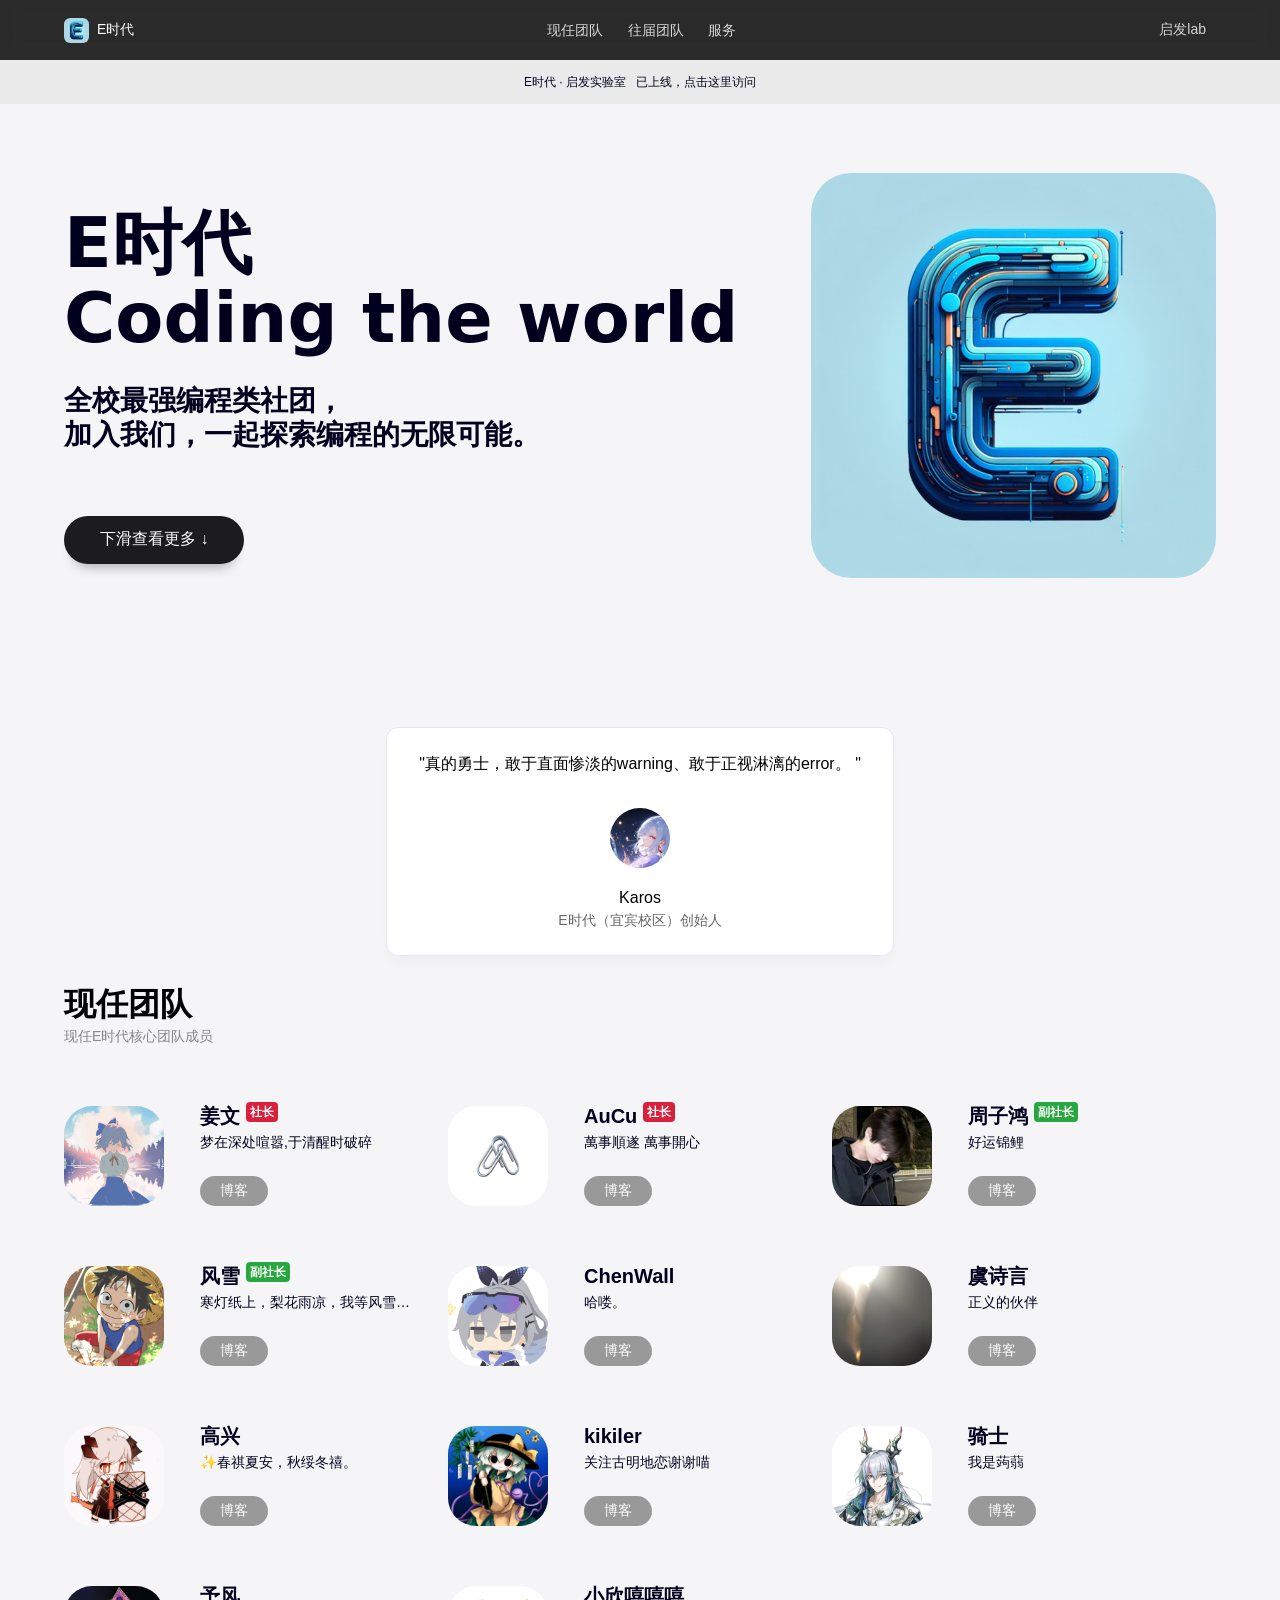
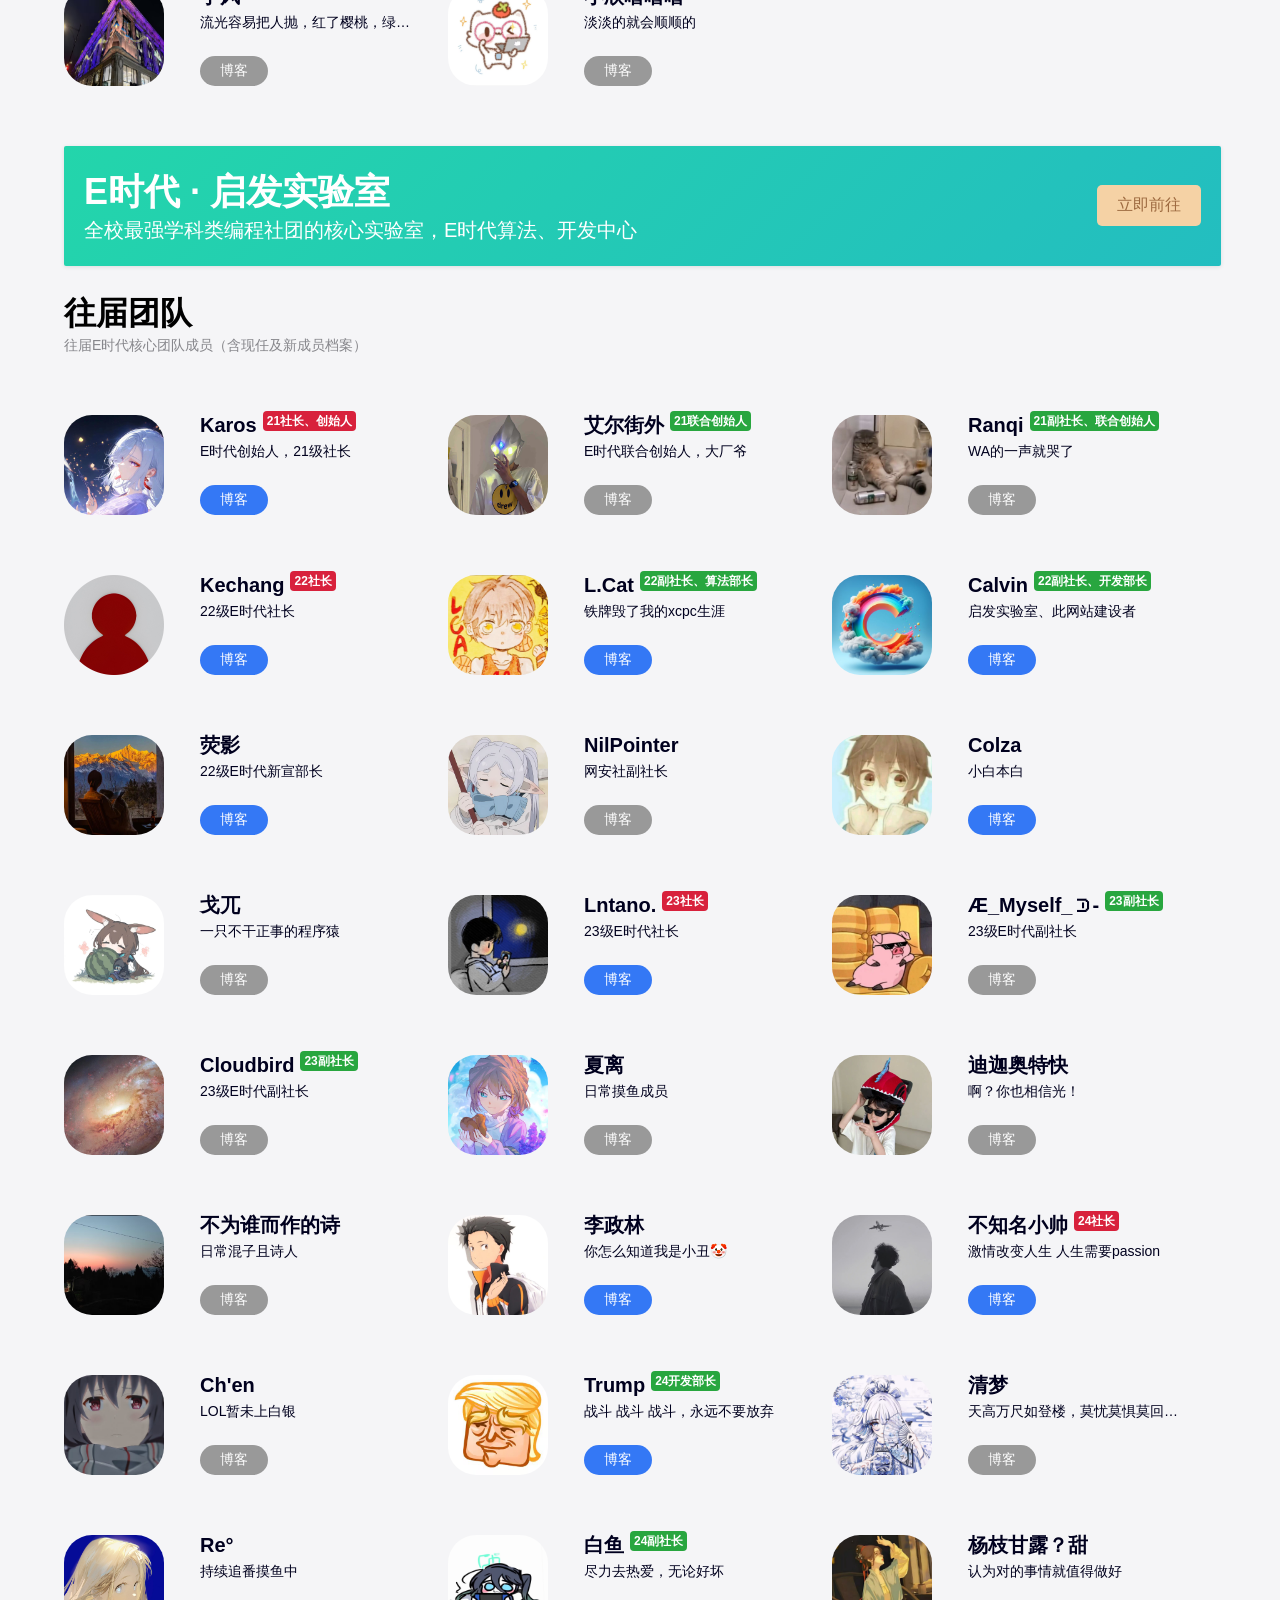
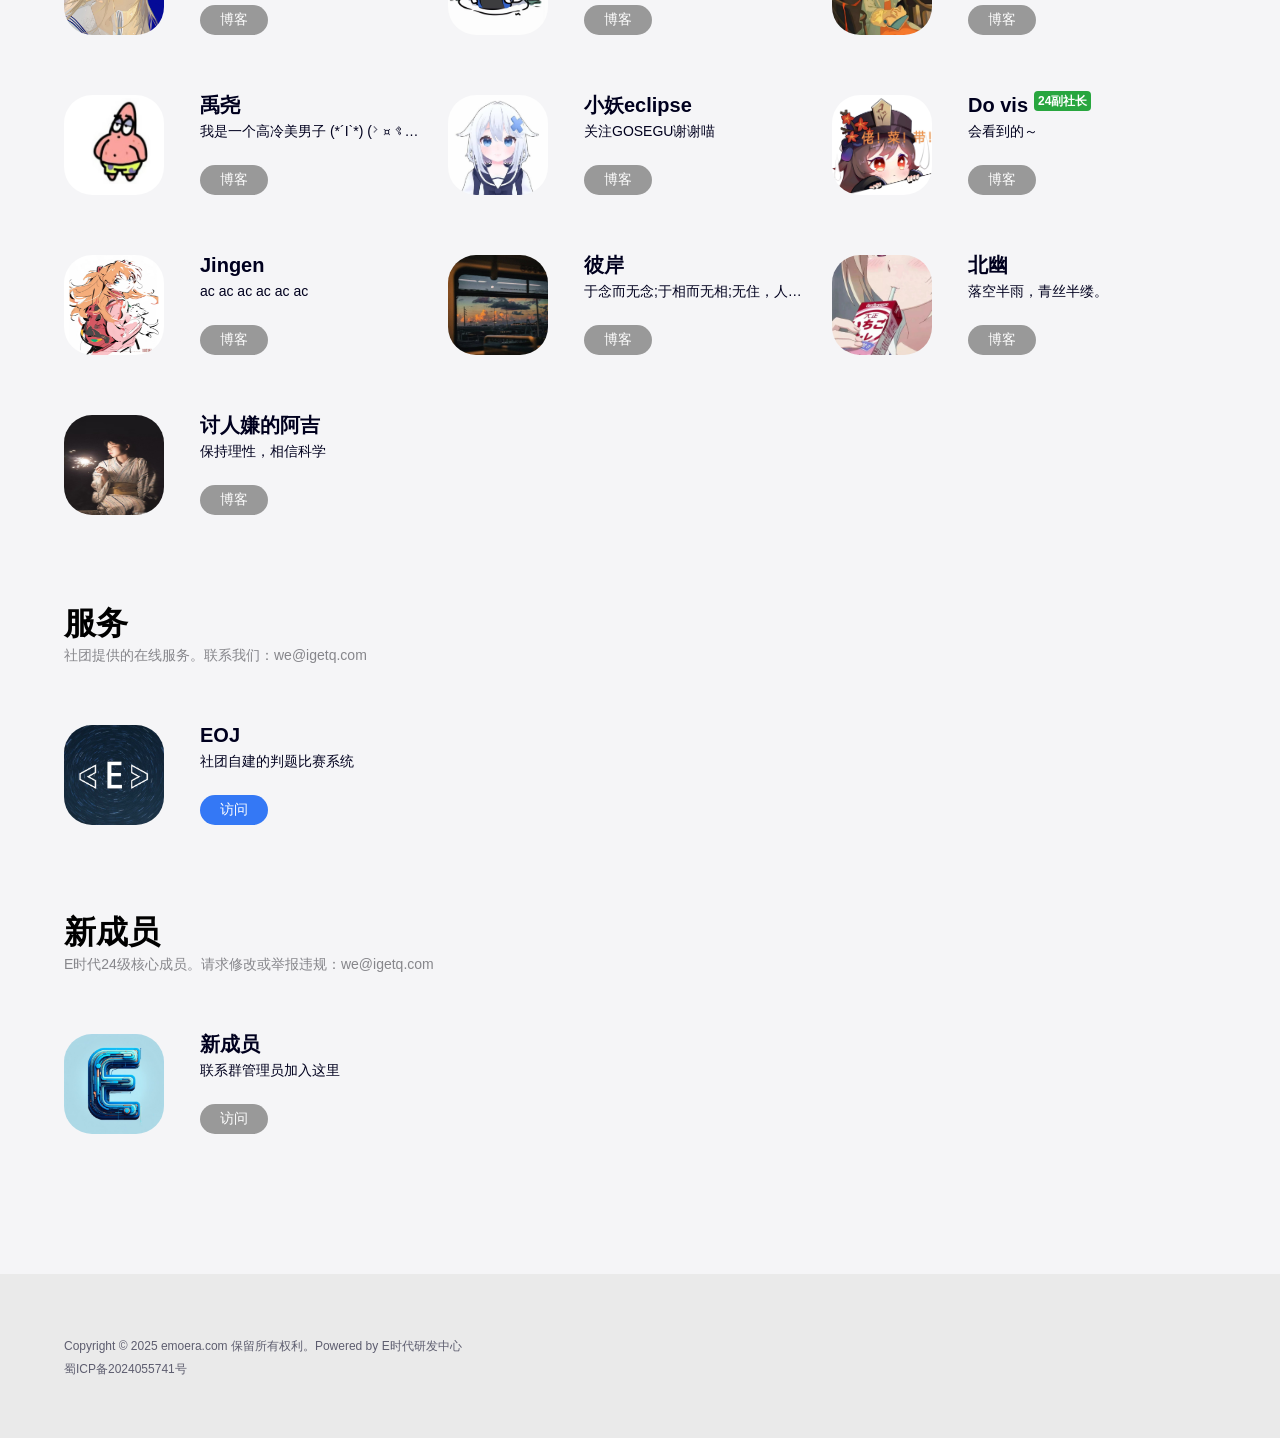
==== index.html @ ed05c914 "添加了新的成员，修改了小帅的博客链接" ====
<!DOCTYPE html>
<html lang="zh-CN">
<head>
    <meta charset="UTF-8">
    <meta http-equiv="X-UA-Compatible" content="IE=edge">
    <meta name="viewport" content="width=device-width, initial-scale=1.0, maximum-scale=1.0, user-scalable=yes">
    <title>E时代 · 编程改变世界</title>
    <link rel="stylesheet" href="main.css">
    <link rel="stylesheet" href="qifalab-banner.css">
    <link rel="stylesheet" href="qifalab-banner-phone.css">
    <link rel="icon" type="image/x-icon" href="img/elogo.jpg">
    <link rel="apple-touch-icon" href="img/elogo.jpg">
    <meta name="apple-mobile-web-app-title" content="E时代">
    <link rel="bookmark" href="img/elogo.jpg">
    <link rel="apple-touch-icon-precomposed" sizes="180x180" href="img/elogo.jpg">
    <meta name="description" content="寻找更贴近直觉的路径和方向，并用行动去突破，去改变，去创造。">
    <meta name="theme-color" content="#1C1C1F">
    <link rel="stylesheet" href="https://cdn3.codesign.qq.com/icons/X2bzpZvRWkZkAaV/latest/iconfont.css">
    <script src="https://lf9-cdn-tos.bytecdntp.com/cdn/expire-1-M/jquery/3.6.0/jquery.min.js"></script>
</head>
<body id="body">
<div class="nav">
    <div class="nav-content">
        <div class="nav-left">
            <a href="javascript:scrollToTopWithAnimation()" class="site-logo">
                <img src="img/elogo.jpg" alt="logo" class="site-logo-img">
                <span class="site-name">E时代</span>
            </a>
        </div>
        <div class="nav-center">
            <a href="javascript:heoWeb.scrollTo('应用');" class="nav-item">现任团队</a>
            <a href="javascript:heoWeb.scrollTo('媒体');" class="nav-item">往届团队</a>
            <a href="javascript:heoWeb.scrollTo('服务');" class="nav-item">服务</a>
        </div>
        <div class="nav-right">
            <a href="https://www.qifalab.cn/" class="nav-item" target="_blank">启发lab</a>
            <a class="nav-menu" id="nav-menu"><span class="heofont icon-menu-fill"></span></a>
        </div>
    </div>
</div>
<div class="menu-list" id="menu-list">
    <a href="https://www.igetq.com/index.php/archives/159/" class="nav-item" target="_blank">博客中心</a>
    <a href="javascript:heoWeb.scrollTo('应用');" class="nav-item">现任团队</a>
    <a href="javascript:heoWeb.scrollTo('媒体');" class="nav-item">往届团队</a>
    <a href="javascript:heoWeb.scrollTo('服务');" class="nav-item">服务</a>
</div>
<div class="nav-banner">
    <a class="nav-banner-text" href="https://www.qifalab.cn/" target="_blank">E时代 · 启发实验室 &nbsp;&nbsp;已上线，点击这里访问</a>
</div>

<div class="first-stack need-padding">
    <div class="left-Introduce">
        <div class="title-group">
            <span class="title">E时代</span>
            <span class="title">Coding the world</span>
        </div>
        <div class="discription">
            <span class="discription-text">全校最强编程类<span class="inline-word">社团，</span><br>加入我们，一起探索编程的无限<span class="inline-word">可能。</span></span>
        </div>
        <div class="first-stack-links">
            <a href="javascript:heoWeb.scrollTo('应用');" class="about-button">下滑查看更多 ↓</a>
        </div>
    </div>
    <a href="#" class="right-stack" target="_blank">
        <img class="banner-img" src="img/elogo.jpg" alt="banner" title="banner">
    </a>
</div>

<div class="avatar-discription">
    <span class="avatar-discription-text">"真的勇士，敢于直面惨淡的warning、敢于正视淋漓的error。  "</span>
    <img class="avatar-image" src="img/wzl.jpg" alt="Karos">
    <span class="avatar-name">Karos</span>
    <span class="avatar-title">E时代（宜宾校区）创始人</span>
</div>

<!-- 现任团队板块：已更新为指定6位成员 -->
<div class="product-group need-padding" id="应用">
    <h2 class="group-title">现任团队</h2>
    <span class="group-description">现任E时代核心团队成员</span>
    <div class="group-items">

        <div class="group-item">
            <a class="group-item-icon" href="#" target="_blank">
                <img class="group-item-icon-img" src="img/jw.jpeg" alt="姜文" title="姜文">
            </a>
            <div class="group-info-group">
                <div class="group-info">
                    <a class="title" href="#" target="_blank">姜文<sup class="hot">社长</sup></a>
                    <a class="discription" href="#" target="_blank">梦在深处喧嚣,于清醒时破碎</a>
                </div>
                <div class="group-info-button">
                    <a class="linkbutton-false" href="#" target="_blank">博客</a>
                    <span class="linkbotton-tips"></span>
                </div>
            </div>
        </div>
        <!-- 1. AuCu 社长 -->
        <div class="group-item">
            <a class="group-item-icon" href="#" target="_blank">
                <img class="group-item-icon-img" src="img/wjt.jpg" alt="AuCu" title="AuCu">
            </a>
            <div class="group-info-group">
                <div class="group-info">
                    <a class="title" href="#" target="_blank">AuCu<sup class="hot">社长</sup></a>
                    <a class="discription" href="#" target="_blank">萬事順遂 萬事開心</a>
                </div>
                <div class="group-info-button">
                    <a class="linkbutton-false" href="#" target="_blank">博客</a>
                    <span class="linkbotton-tips"></span>
                </div>
            </div>
        </div>
        <!-- 2. 周子鸿 副社长 -->
        <div class="group-item">
            <a class="group-item-icon" href="#" target="_blank">
                <img class="group-item-icon-img" src="img/zzh.jpeg" alt="周子鸿" title="周子鸿">
            </a>
            <div class="group-info-group">
                <div class="group-info">
                    <a class="title" href="#" target="_blank">周子鸿<sup class="new">副社长</sup></a>
                    <a class="discription" href="#" target="_blank">好运锦鲤</a>
                </div>
                <div class="group-info-button">
                    <a class="linkbutton-false" href="#" target="_blank">博客</a>
                    <span class="linkbotton-tips"></span>
                </div>
            </div>
        </div>
        <!-- 3. 风雪 副社长 -->
        <div class="group-item">
            <a class="group-item-icon" href="#" target="_blank">
                <img class="group-item-icon-img" src="img/jyh.jpeg" alt="风雪" title="风雪">
            </a>
            <div class="group-info-group">
                <div class="group-info">
                    <a class="title" href="#" target="_blank">风雪<sup class="new">副社长</sup></a>
                    <a class="discription" href="#" target="_blank">寒灯纸上，梨花雨凉，我等风雪又一年。</a>
                </div>
                <div class="group-info-button">
                    <a class="linkbutton-false" href="#" target="_blank">博客</a>
                    <span class="linkbotton-tips"></span>
                </div>
            </div>
        </div>
        <!-- 4. ChenWall -->
        <div class="group-item">
            <a class="group-item-icon" href="#" target="_blank">
                <img class="group-item-icon-img" src="img/cq.jpeg" alt="ChenWall" title="ChenWall">
            </a>
            <div class="group-info-group">
                <div class="group-info">
                    <a class="title" href="#" target="_blank">ChenWall</a>
                    <a class="discription" href="#" target="_blank">哈喽。</a>
                </div>
                <div class="group-info-button">
                    <a class="linkbutton-false" href="#" target="_blank">博客</a>
                    <span class="linkbotton-tips"></span>
                </div>
            </div>
        </div>
        <!-- 5. 虞诗言 -->
        <div class="group-item">
            <a class="group-item-icon" href="#" target="_blank">
                <img class="group-item-icon-img" src="img/hxy.jpeg" alt="虞诗言" title="虞诗言">
            </a>
            <div class="group-info-group">
                <div class="group-info">
                    <a class="title" href="#" target="_blank">虞诗言</a>
                    <a class="discription" href="#" target="_blank">正义的伙伴</a>
                </div>
                <div class="group-info-button">
                    <a class="linkbutton-false" href="#" target="_blank">博客</a>
                    <span class="linkbotton-tips"></span>
                </div>
            </div>
        </div>
        <!-- 6. 高兴 -->
        <div class="group-item">
            <a class="group-item-icon" href="#" target="_blank">
                <img class="group-item-icon-img" src="img/gx.jpg" alt="高兴" title="高兴">
            </a>
            <div class="group-info-group">
                <div class="group-info">
                    <a class="title" href="#" target="_blank">高兴</a>
                    <a class="discription" href="#" target="_blank">✨春祺夏安，秋绥冬禧。</a>
                </div>
                <div class="group-info-button">
                    <a class="linkbutton-false" href="#" target="_blank">博客</a>
                    <span class="linkbotton-tips"></span>
                </div>
            </div>
        </div>
        <!-- 7. kikiler -->
        <div class="group-item">
            <a class="group-item-icon" href="#" target="_blank">
                <img class="group-item-icon-img" src="img/wym.jpg" alt="kikiler" title="kikiler">
            </a>
            <div class="group-info-group">
                <div class="group-info">
                    <a class="title" href="#" target="_blank">kikiler</a>
                    <a class="discription" href="#" target="_blank">关注古明地恋谢谢喵</a>
                </div>
                <div class="group-info-button">
                    <a class="linkbutton-false" href="#" target="_blank">博客</a>
                    <span class="linkbotton-tips"></span>
                </div>
            </div>
        </div>
        <!-- 8. 胡钰城 -->
        <div class="group-item">
            <a class="group-item-icon" href="#" target="_blank">
                <img class="group-item-icon-img" src="img/hyc.jpeg" alt="骑士" title="骑士">
            </a>
            <div class="group-info-group">
                <div class="group-info">
                    <a class="title" href="#" target="_blank">骑士</a>
                    <a class="discription" href="#" target="_blank">我是蒟蒻</a>
                </div>
                <div class="group-info-button">
                    <a class="linkbutton-false" href="#" target="_blank">博客</a>
                    <span class="linkbotton-tips"></span>
                </div>
            </div>
        </div>
        <!-- 9. 黄俊然 -->
        <div class="group-item">
            <a class="group-item-icon" href="#" target="_blank">
                <img class="group-item-icon-img" src="img/hjr.jpg" alt="予风" title="予风">
            </a>
            <div class="group-info-group">
                <div class="group-info">
                    <a class="title" href="#" target="_blank">予风</a>
                    <a class="discription" href="#" target="_blank">流光容易把人抛，红了樱桃，绿了芭蕉</a>
                </div>
                <div class="group-info-button">
                    <a class="linkbutton-false" href="#" target="_blank">博客</a>
                    <span class="linkbotton-tips"></span>
                </div>
            </div>
        </div>
        <!-- 10. 陈欣宇 -->
        <div class="group-item">
            <a class="group-item-icon" href="#" target="_blank">
                <img class="group-item-icon-img" src="img/cxy.jpg" alt="小欣嘻嘻嘻" title="小欣嘻嘻嘻">
            </a>
            <div class="group-info-group">
                <div class="group-info">
                    <a class="title" href="#" target="_blank">小欣嘻嘻嘻</a>
                    <a class="discription" href="#" target="_blank">淡淡的就会顺顺的</a>
                </div>
                <div class="group-info-button">
                    <a class="linkbutton-false" href="#" target="_blank">博客</a>
                    <span class="linkbotton-tips"></span>
                </div>
            </div>
        </div>
    </div>
</div>

<!-- 启发实验室banner -->
<div class="product-group need-padding">
    <div class="btn-rounded-qfb box-shadow-wrap-lg-qfb btn-gd-primary-qfb padder-lg-qfb qifalab-banner-phone">
        <div class="text-container-qfb">
            <div class="title-qfb">E时代 · 启发实验室</div>
            <div>全校最强学科类编程社团的核心实验室，E时代算法、开发中心</div>
        </div>
        <div class="btn-container-qfb">
            <button class="custom-btn-qfb" onclick="window.open('https://www.qifalab.cn', '_blank')">立即前往</button>
        </div>
    </div>
</div>

<!-- 往届团队板块：已合并原现任成员及24级新成员信息（保留所有标签和博客链接） -->
<div class="product-group need-padding" id="媒体">
    <h2 class="group-title">往届团队</h2>
    <span class="group-description">往届E时代核心团队成员（含现任及新成员档案）</span>
    <div class="group-items">

        <!-- 创始人及21级 -->
        <div class="group-item">
            <a class="group-item-icon" href="#" target="_blank">
                <img class="group-item-icon-img" src="img/wzl.jpg" alt="Karos">
            </a>
            <div class="group-info-group">
                <div class="group-info">
                    <a class="title" href="#" target="_blank">Karos<sup class="hot">21社长、创始人</sup></a>
                    <a class="discription" href="#" target="_blank">E时代创始人，21级社长</a>
                </div>
                <div class="group-info-button">
                    <a class="linkbutton" href="https://cloud.tencent.com/developer/user/2871589" target="_blank">博客</a>
                    <span class="linkbotton-tips"></span>
                </div>
            </div>
        </div>
        <div class="group-item">
            <a class="group-item-icon" href="#" target="_blank">
                <img class="group-item-icon-img" src="img/ljy.jpg" alt="艾尔街外">
            </a>
            <div class="group-info-group">
                <div class="group-info">
                    <a class="title" href="#" target="_blank">艾尔街外<sup class="new">21联合创始人</sup></a>
                    <a class="discription" href="#" target="_blank">E时代联合创始人，大厂爷</a>
                </div>
                <div class="group-info-button">
                    <a class="linkbutton-false" href="#" target="_blank">博客</a>
                    <span class="linkbotton-tips"></span>
                </div>
            </div>
        </div>
        <div class="group-item">
            <a class="group-item-icon" href="#" target="_blank">
                <img class="group-item-icon-img" src="img/hyb.jpg" alt="Ranqi">
            </a>
            <div class="group-info-group">
                <div class="group-info">
                    <a class="title" href="#" target="_blank">Ranqi<sup class="new">21副社长、联合创始人</sup></a>
                    <a class="discription" href="#" target="_blank">WA的一声就哭了</a>
                </div>
                <div class="group-info-button">
                    <a class="linkbutton-false" href="#" target="_blank">博客</a>
                    <span class="linkbotton-tips"></span>
                </div>
            </div>
        </div>

        <!-- 22级成员 -->
        <div class="group-item">
            <a class="group-item-icon" href="#" target="_blank">
                <img class="group-item-icon-img" src="img/qk2.png" alt="Kechang">
            </a>
            <div class="group-info-group">
                <div class="group-info">
                    <a class="title" href="#" target="_blank">Kechang<sup class="hot">22社长</sup></a>
                    <a class="discription" href="#" target="_blank">22级E时代社长</a>
                </div>
                <div class="group-info-button">
                    <a class="linkbutton" href="https://kechang.uk" target="_blank">博客</a>
                    <span class="linkbotton-tips"></span>
                </div>
            </div>
        </div>
        <div class="group-item">
            <a class="group-item-icon" href="#" target="_blank">
                <img class="group-item-icon-img" src="img/lca.jpg" alt="L.Cat">
            </a>
            <div class="group-info-group">
                <div class="group-info">
                    <a class="title" href="#" target="_blank">L.Cat<sup class="new">22副社长、算法部长</sup></a>
                    <a class="discription" href="#" target="_blank">铁牌毁了我的xcpc生涯</a>
                </div>
                <div class="group-info-button">
                    <a class="linkbutton" href="http://47.108.222.89/" target="_blank">博客</a>
                    <span class="linkbotton-tips"></span>
                </div>
            </div>
        </div>
        <div class="group-item">
            <a class="group-item-icon" href="#" target="_blank">
                <img class="group-item-icon-img" src="img/chw.png" alt="Calvin">
            </a>
            <div class="group-info-group">
                <div class="group-info">
                    <a class="title" href="#" target="_blank">Calvin<sup class="new">22副社长、开发部长</sup></a>
                    <a class="discription" href="#" target="_blank">启发实验室、此网站建设者</a>
                </div>
                <div class="group-info-button">
                    <a class="linkbutton" href="https://blog.igetq.com/" target="_blank">博客</a>
                    <span class="linkbotton-tips"></span>
                </div>
            </div>
        </div>
        <div class="group-item">
            <a class="group-item-icon" href="#" target="_blank">
                <img class="group-item-icon-img" src="img/dxy.jpg" alt="荧影">
            </a>
            <div class="group-info-group">
                <div class="group-info">
                    <a class="title" href="#" target="_blank">荧影</a>
                    <a class="discription" href="#" target="_blank">22级E时代新宣部长</a>
                </div>
                <div class="group-info-button">
                    <a class="linkbutton" href="https://www.igetq.com/index.php/category/qiandaun/" target="_blank">博客</a>
                    <span class="linkbotton-tips"></span>
                </div>
            </div>
        </div>
        <div class="group-item">
            <a class="group-item-icon" href="#" target="_blank">
                <img class="group-item-icon-img" src="img/wtz.jpg" alt="NilPointer">
            </a>
            <div class="group-info-group">
                <div class="group-info">
                    <a class="title" href="#" target="_blank">NilPointer</a>
                    <a class="discription" href="#" target="_blank">网安社副社长</a>
                </div>
                <div class="group-info-button">
                    <a class="linkbutton-false" href="#" target="_blank">博客</a>
                    <span class="linkbotton-tips"></span>
                </div>
            </div>
        </div>
        <div class="group-item">
            <a class="group-item-icon" href="#" target="_blank">
                <img class="group-item-icon-img" src="img/zpj.jpg" alt="Colza">
            </a>
            <div class="group-info-group">
                <div class="group-info">
                    <a class="title" href="#" target="_blank">Colza</a>
                    <a class="discription" href="#" target="_blank">小白本白</a>
                </div>
                <div class="group-info-button">
                    <a class="linkbutton" href="https://colza.top/" target="_blank">博客</a>
                    <span class="linkbotton-tips"></span>
                </div>
            </div>
        </div>
        <div class="group-item">
            <a class="group-item-icon" href="#" target="_blank">
                <img class="group-item-icon-img" src="img/py.jpg" alt="戈兀">
            </a>
            <div class="group-info-group">
                <div class="group-info">
                    <a class="title" href="#" target="_blank">戈兀</a>
                    <a class="discription" href="#" target="_blank">一只不干正事的程序猿</a>
                </div>
                <div class="group-info-button">
                    <a class="linkbutton-false" href="#" target="_blank">博客</a>
                    <span class="linkbotton-tips"></span>
                </div>
            </div>
        </div>

        <!-- 23级原任成员 (保留原标签及签名) -->
        <div class="group-item">
            <a class="group-item-icon" href="#" target="_blank">
                <img class="group-item-icon-img" src="img/sml.jpg" alt="Lntano.">
            </a>
            <div class="group-info-group">
                <div class="group-info">
                    <a class="title" href="#" target="_blank">Lntano.<sup class="hot">23社长</sup></a>
                    <a class="discription" href="#" target="_blank">23级E时代社长</a>
                </div>
                <div class="group-info-button">
                    <a class="linkbutton" href="https://blog.weauth.cn/" target="_blank">博客</a>
                    <span class="linkbotton-tips"></span>
                </div>
            </div>
        </div>
        <div class="group-item">
            <a class="group-item-icon" href="#" target="_blank">
                <img class="group-item-icon-img" src="img/zyl.jpg" alt="Æ_Myself_ᑓ-">
            </a>
            <div class="group-info-group">
                <div class="group-info">
                    <a class="title" href="#" target="_blank">Æ_Myself_ᑓ-<sup class="new">23副社长</sup></a>
                    <a class="discription" href="#" target="_blank">23级E时代副社长</a>
                </div>
                <div class="group-info-button">
                    <a class="linkbutton-false" href="#" target="_blank">博客</a>
                    <span class="linkbotton-tips"></span>
                </div>
            </div>
        </div>
        <div class="group-item">
            <a class="group-item-icon" href="#" target="_blank">
                <img class="group-item-icon-img" src="img/yyp.jpg" alt="Cloudbird">
            </a>
            <div class="group-info-group">
                <div class="group-info">
                    <a class="title" href="#" target="_blank">Cloudbird<sup class="new">23副社长</sup></a>
                    <a class="discription" href="#" target="_blank">23级E时代副社长</a>
                </div>
                <div class="group-info-button">
                    <a class="linkbutton-false" href="#" target="_blank">博客</a>
                    <span class="linkbotton-tips"></span>
                </div>
            </div>
        </div>
        <div class="group-item">
            <a class="group-item-icon" href="#" target="_blank">
                <img class="group-item-icon-img" src="img/xzy.jpg" alt="夏离">
            </a>
            <div class="group-info-group">
                <div class="group-info">
                    <a class="title" href="#" target="_blank">夏离</a>
                    <a class="discription" href="#" target="_blank">日常摸鱼成员</a>
                </div>
                <div class="group-info-button">
                    <a class="linkbutton-false" href="#" target="_blank">博客</a>
                    <span class="linkbotton-tips"></span>
                </div>
            </div>
        </div>
        <div class="group-item">
            <a class="group-item-icon" href="#" target="_blank">
                <img class="group-item-icon-img" src="img/hjh.jpg" alt="迪迦奥特快">
            </a>
            <div class="group-info-group">
                <div class="group-info">
                    <a class="title" href="#" target="_blank">迪迦奥特快</a>
                    <a class="discription" href="#" target="_blank">啊？你也相信光！</a>
                </div>
                <div class="group-info-button">
                    <a class="linkbutton-false" href="#" target="_blank">博客</a>
                    <span class="linkbotton-tips"></span>
                </div>
            </div>
        </div>
        <div class="group-item">
            <a class="group-item-icon" href="#" target="_blank">
                <img class="group-item-icon-img" src="img/tbx.jpg" alt="不为谁而作的诗">
            </a>
            <div class="group-info-group">
                <div class="group-info">
                    <a class="title" href="#" target="_blank">不为谁而作的诗</a>
                    <a class="discription" href="#" target="_blank">日常混子且诗人</a>
                </div>
                <div class="group-info-button">
                    <a class="linkbutton-false" href="#" target="_blank">博客</a>
                    <span class="linkbotton-tips"></span>
                </div>
            </div>
        </div>
        <div class="group-item">
            <a class="group-item-icon" href="#" target="_blank">
                <img class="group-item-icon-img" src="img/lzl.jpg" alt="李政林">
            </a>
            <div class="group-info-group">
                <div class="group-info">
                    <a class="title" href="#" target="_blank">李政林</a>
                    <a class="discription" href="#" target="_blank">你怎么知道我是小丑🤡</a>
                </div>
                <div class="group-info-button">
                    <a class="linkbutton" href="https://blog.csdn.net/lzltxdy" target="_blank">博客</a>
                    <span class="linkbotton-tips"></span>
                </div>
            </div>
        </div>

        <!-- 24级新成员（不含“新成员”占位符，该占位符仍保留在下方独立板块） -->
        <div class="group-item">
            <a class="group-item-icon" href="#" target="_blank">
                <img class="group-item-icon-img" src="uploads/b_6b67b2bf0f3d9712c7814fae70819be8.jpg" alt="不知名小帅">
            </a>
            <div class="group-info-group">
                <div class="group-info">
                    <a class="title" href="#" target="_blank">不知名小帅<sup class="hot">24社长</sup></a>
                    <a class="discription" href="#" target="_blank">激情改变人生 人生需要passion</a>
                </div>
                <div class="group-info-button">
                    <a class="linkbutton" href="https://buzhimingxiaoshuai.cn/" target="_blank">博客</a>
                    <span class="linkbotton-tips"></span>
                </div>
            </div>
        </div>
        <div class="group-item">
            <a class="group-item-icon" href="#" target="_blank">
                <img class="group-item-icon-img" src="uploads/cyf.jpg" alt="Ch'en">
            </a>
            <div class="group-info-group">
                <div class="group-info">
                    <a class="title" href="#" target="_blank">Ch'en</a>
                    <a class="discription" href="#" target="_blank">LOL暂未上白银</a>
                </div>
                <div class="group-info-button">
                    <a class="linkbutton-false" href="#" target="_blank">博客</a>
                    <span class="linkbotton-tips"></span>
                </div>
            </div>
        </div>
        <div class="group-item">
            <a class="group-item-icon" href="#" target="_blank">
                <img class="group-item-icon-img" src="uploads/wjy.jpg" alt="Trump">
            </a>
            <div class="group-info-group">
                <div class="group-info">
                    <a class="title" href="#" target="_blank">Trump<sup class="new">24开发部长</sup></a>
                    <a class="discription" href="#" target="_blank">战斗 战斗 战斗，永远不要放弃</a>
                </div>
                <div class="group-info-button">
                    <a class="linkbutton" href="https://2899218.xyz/" target="_blank">博客</a>
                    <span class="linkbotton-tips"></span>
                </div>
            </div>
        </div>
        <div class="group-item">
            <a class="group-item-icon" href="#" target="_blank">
                <img class="group-item-icon-img" src="uploads/dj1.jpg" alt="清梦">
            </a>
            <div class="group-info-group">
                <div class="group-info">
                    <a class="title" href="#" target="_blank">清梦</a>
                    <a class="discription" href="#" target="_blank">天高万尺如登楼，莫忧莫惧莫回头。</a>
                </div>
                <div class="group-info-button">
                    <a class="linkbutton-false" href="#" target="_blank">博客</a>
                    <span class="linkbotton-tips"></span>
                </div>
            </div>
        </div>
        <div class="group-item">
            <a class="group-item-icon" href="#" target="_blank">
                <img class="group-item-icon-img" src="uploads/zy.jpg" alt="Re°">
            </a>
            <div class="group-info-group">
                <div class="group-info">
                    <a class="title" href="#" target="_blank">Re°</a>
                    <a class="discription" href="#" target="_blank">持续追番摸鱼中</a>
                </div>
                <div class="group-info-button">
                    <a class="linkbutton-false" href="#" target="_blank">博客</a>
                    <span class="linkbotton-tips"></span>
                </div>
            </div>
        </div>
        <div class="group-item">
            <a class="group-item-icon" href="#" target="_blank">
                <img class="group-item-icon-img" src="uploads/hb.jpg" alt="白鱼">
            </a>
            <div class="group-info-group">
                <div class="group-info">
                    <a class="title" href="#" target="_blank">白鱼<sup class="new">24副社长</sup></a>
                    <a class="discription" href="#" target="_blank">尽力去热爱，无论好坏</a>
                </div>
                <div class="group-info-button">
                    <a class="linkbutton-false" href="#" target="_blank">博客</a>
                    <span class="linkbotton-tips"></span>
                </div>
            </div>
        </div>
        <div class="group-item">
            <a class="group-item-icon" href="#" target="_blank">
                <img class="group-item-icon-img" src="uploads/yl.jpg" alt="杨枝甘露？甜">
            </a>
            <div class="group-info-group">
                <div class="group-info">
                    <a class="title" href="#" target="_blank">杨枝甘露？甜</a>
                    <a class="discription" href="#" target="_blank">认为对的事情就值得做好</a>
                </div>
                <div class="group-info-button">
                    <a class="linkbutton-false" href="#" target="_blank">博客</a>
                    <span class="linkbotton-tips"></span>
                </div>
            </div>
        </div>
        <div class="group-item">
            <a class="group-item-icon" href="#" target="_blank">
                <img class="group-item-icon-img" src="uploads/lyy.jpg" alt="禹尧">
            </a>
            <div class="group-info-group">
                <div class="group-info">
                    <a class="title" href="#" target="_blank">禹尧</a>
                    <a class="discription" href="#" target="_blank">我是一个高冷美男子 (*´I`*) (˃ ⌑ ˂ഃ ) ƪ(˘⌣˘)ʃ</a>
                </div>
                <div class="group-info-button">
                    <a class="linkbutton-false" href="#" target="_blank">博客</a>
                    <span class="linkbotton-tips"></span>
                </div>
            </div>
        </div>
        <div class="group-item">
            <a class="group-item-icon" href="#" target="_blank">
                <img class="group-item-icon-img" src="uploads/gct.jpg" alt="小妖eclipse">
            </a>
            <div class="group-info-group">
                <div class="group-info">
                    <a class="title" href="#" target="_blank">小妖eclipse</a>
                    <a class="discription" href="#" target="_blank">关注GOSEGU谢谢喵</a>
                </div>
                <div class="group-info-button">
                    <a class="linkbutton-false" href="#" target="_blank">博客</a>
                    <span class="linkbotton-tips"></span>
                </div>
            </div>
        </div>
        <div class="group-item">
            <a class="group-item-icon" href="#" target="_blank">
                <img class="group-item-icon-img" src="uploads/ljr.jpg" alt="Do vis">
            </a>
            <div class="group-info-group">
                <div class="group-info">
                    <a class="title" href="#" target="_blank">Do vis<sup class="new">24副社长</sup></a>
                    <a class="discription" href="#" target="_blank">会看到的～</a>
                </div>
                <div class="group-info-button">
                    <a class="linkbutton-false" href="#" target="_blank">博客</a>
                    <span class="linkbotton-tips"></span>
                </div>
            </div>
        </div>
        <div class="group-item">
            <a class="group-item-icon" href="#" target="_blank">
                <img class="group-item-icon-img" src="uploads/pjw.jpg" alt="Jingen">
            </a>
            <div class="group-info-group">
                <div class="group-info">
                    <a class="title" href="#" target="_blank">Jingen</a>
                    <a class="discription" href="#" target="_blank">ac ac ac ac ac ac</a>
                </div>
                <div class="group-info-button">
                    <a class="linkbutton-false" href="#" target="_blank">博客</a>
                    <span class="linkbotton-tips"></span>
                </div>
            </div>
        </div>
        <div class="group-item">
            <a class="group-item-icon" href="#" target="_blank">
                <img class="group-item-icon-img" src="uploads/lsy.jpg" alt="彼岸">
            </a>
            <div class="group-info-group">
                <div class="group-info">
                    <a class="title" href="#" target="_blank">彼岸</a>
                    <a class="discription" href="#" target="_blank">于念而无念;于相而无相;无住，人之本性也</a>
                </div>
                <div class="group-info-button">
                    <a class="linkbutton-false" href="#" target="_blank">博客</a>
                    <span class="linkbotton-tips"></span>
                </div>
            </div>
        </div>
        <div class="group-item">
            <a class="group-item-icon" href="#" target="_blank">
                <img class="group-item-icon-img" src="uploads/tcb.jpg" alt="北幽">
            </a>
            <div class="group-info-group">
                <div class="group-info">
                    <a class="title" href="#" target="_blank">北幽</a>
                    <a class="discription" href="#" target="_blank">落空半雨，青丝半缕。</a>
                </div>
                <div class="group-info-button">
                    <a class="linkbutton-false" href="#" target="_blank">博客</a>
                    <span class="linkbotton-tips"></span>
                </div>
            </div>
        </div>
        <div class="group-item">
            <a class="group-item-icon" href="#" target="_blank">
                <img class="group-item-icon-img" src="uploads/gl.jpg" alt="讨人嫌的阿吉">
            </a>
            <div class="group-info-group">
                <div class="group-info">
                    <a class="title" href="#" target="_blank">讨人嫌的阿吉</a>
                    <a class="discription" href="#" target="_blank">保持理性，相信科学</a>
                </div>
                <div class="group-info-button">
                    <a class="linkbutton-false" href="#" target="_blank">博客</a>
                    <span class="linkbotton-tips"></span>
                </div>
            </div>
        </div>
        <!-- 插入新条目的位置 (预留) -->
    </div>
</div>

<!-- 服务板块保持不变 -->
<div class="product-group need-padding" id="服务">
    <h2 class="group-title">服务</h2>
    <span class="group-description">社团提供的在线服务。联系我们：we@igetq.com</span>
    <div class="group-items">
        <div class="group-item">
            <a class="group-item-icon" href="#" target="_blank">
                <img class="group-item-icon-img" src="img/eoj.png" alt="EOJ">
            </a>
            <div class="group-info-group">
                <div class="group-info">
                    <a class="title" href="#" target="_blank">EOJ</a>
                    <a class="discription" href="#" target="_blank">社团自建的判题比赛系统</a>
                </div>
                <div class="group-info-button">
                    <a class="linkbutton" href="https://oj.emoera.com/home" target="_blank">访问</a>
                    <span class="linkbotton-tips"></span>
                </div>
            </div>
        </div>
    </div>
</div>

<!-- 新成员板块：保留“新成员”占位符，不动 -->
<div class="product-group need-padding" id="新成员">
    <h2 class="group-title">新成员</h2>
    <span class="group-description">E时代24级核心成员。请求修改或举报违规：we@igetq.com</span>
    <div class="group-items">
        <!-- 新成员占位符，保持不动 -->
        <div class="group-item">
            <a class="group-item-icon" href="#" target="_blank">
                <img class="group-item-icon-img" src="img/elogo.jpg" alt="新成员">
            </a>
            <div class="group-info-group">
                <div class="group-info">
                    <a class="title" href="#" target="_blank">新成员</a>
                    <a class="discription" href="#" target="_blank">联系群管理员加入这里</a>
                </div>
                <div class="group-info-button">
                    <a class="linkbutton-false" href="#" target="_blank">访问</a>
                    <span class="linkbotton-tips"></span>
                </div>
            </div>
        </div>
        <!-- 其余24级新成员已在往届团队中展示，此处不再重复列出，避免冗余 -->
    </div>
</div>

<div class="footer">
    <div class="footer-content need-padding">
        <span class="info">Copyright © 2025 emoera.com 保留所有权利。Powered by E时代研发中心</span>
        <div class="info-group">
            <a class="info" href="https://beian.miit.gov.cn/" target="_blank">蜀ICP备2024055741号</a>
            <a class="info" href="#" target="_blank"></a>
        </div>
    </div>
</div>
<script src="js/simpleParallax.min.js"></script>
<script src="js/main.js"></script>
</body>
</html>
---- main.css ----
@charset  "UTF-8";

:root{
  --heo-white: #fff;
  --heo-white-op: rgba(255,255,255,0.2);
  --heo-black: #000;
  --heo-black-op: rgba(0,0,0,0.2);
  --heo-none: #00001e00;
  --heo-gray: #999999;
  --heo-gray-op: #9999992b;
  --heo-vip: #e5a80d;
  --heo-main: var(--heo-theme);
  --heo-main-op: var(--heo-theme-op);
  --heo-main-none: var(--heo-theme-none);
  --heo-shadow-theme: 0 8px 12px -3px var(--heo-theme-op);
  --heo-shadow-blackdeep: 0 2px 16px -3px rgba(0, 0, 0,.15);
  --heo-shadow-main: 0 8px 12px -3px var(--heo-main-op);
  --heo-shadow-blue: 0 8px 12px -3px rgba(40, 109, 234,.20);
  --heo-shadow-white: 0 8px 12px -3px rgba(255, 255, 255,.20);
  --heo-shadow-black: 0 0 12px 4px rgba(0, 0, 0,.05);
  --heo-shadow-yellow: 0px 38px 77px -26px rgba(255, 201, 62,.12);
  --heo-shadow-red: 0 8px 12px -3px #ee7d7936;
  --heo-shadow-green: 0 8px 12px -3px #87ee7936;
  --heo-logo-color: linear-gradient(215deg,#4584ff 0%,#cf0db9 100%);
  --heo-snackbar-time: 5s;
  --style-border: 1px solid var(--heo-card-border);
  --style-border-always: 1px solid var(--heo-card-border);
  --style-border-hover: 1px solid var(--heo-main);
  --style-border-hover-always: 1px solid var(--heo-main);
  --style-border-dashed: 1px dashed var(--heo-theme-op);
}

::selection {
  background: var(--heo-fontcolor);
  color: var(--heo-background);
}

:root {
  --heo-theme: #4375ff;
  --heo-theme-op: #4375ff23;
  --heo-theme-op-deep: #4375ffdd;
  --heo-theme-none: #4375ff01;
  --heo-blue: #3478f5;
  --heo-red: #D8213C;
  --heo-pink: #FF7C7C;
  --heo-green: #28a63f;
  --heo-yellow: #c28b00;
  --heo-yellow-op: #d99c001a;
  --heo-orange: #ffc635;
  --heo-fontcolor: #00001e;
  --heo-background: #F5F5F7;
  --heo-navbg: rgba(22, 22, 23, 0.91);
  --heo-reverse: #000;
  --heo-maskbg: rgba(255, 255, 255, 0.6);
  --heo-maskbgdeep: rgba(255, 255, 255, 0.85);
  --heo-hovertext: var(--heo-main);
  --heo-ahoverbg: #F7F7FA;
  --heo-lighttext: var(--heo-main);
  --heo-secondtext: rgba(60, 60, 67, 0.6);
  --heo-scrollbar: rgba(60, 60, 67, 0.4);
  --heo-card-btn-bg: #1C1C1F;
  --heo-post-blockquote-bg: #fafcff;
  --heo-post-tabs-bg: #f2f5f8;
  --heo-secondbg: #eaeaea;
  --heo-shadow-nav:0 5px 12px -5px rgba(102, 68, 68, 0.05);
  --heo-card-bg: #fff;
  --heo-card-bg-op: var(--heo-black-op);
  --heo-card-bg-none: rgba(255, 255, 255, 0);
  --heo-shadow-lightblack:0 5px 12px -5px rgba(102, 68, 68, 0.00);
  --heo-shadow-light2black:0 5px 12px -5px rgba(102, 68, 68, 0.00);
  --heo-card-border: #e3e8f7;
  --heo-shadow-border: 0 8px 16px -4px #2c2d300c;
  --style-border-forever: 2px solid var(--heo-main);
}

@keyframes floating {
  0% { transform: translate(0,  0px); }
  50%  { transform: translate(0, 10px); }
  100%   { transform: translate(0, 0px); }   
}

@keyframes showbanner {
  0% {
    top: 0px;
    background: var(--heo-theme);
  }
  30% {
    top: 60px;
  }
  80% {
    background: var(--heo-theme);
  }
  100% {
    background: var(--heo-secondbg);
  }
}

@keyframes showbannertext {
  0% {
    color: var(--heo-white);
  }
  30% {
    
  }
  80% {
    color: var(--heo-white);
  }
  100% {
    color: var(--heo-fontcolor);
  }
}

body {
  background: var(--heo-background);
  display: flex;
  margin: auto;
  flex-direction: column;
  font-family: PingFangSC-Regular, Roboto, Helvetica Neue, Helvetica, Tahoma,
    Arial, PingFang SC-Light, Microsoft YaHei;
  align-items: center;
}

body .need-padding {
  max-width: 1200px;
  width: 90%;
}

a {
  text-decoration:none;
  user-select:none;
  -webkit-user-drag: none;
}

span {
  user-select:none;
}

sup {
  font-size: 12px;
  background: var(--heo-green);
  color: var(--heo-white);
  padding: 4px;
  border-radius: 4px;
  margin-left: 6px;
  white-space: nowrap;
  position: absolute;
  top: -4px;
}

sup.hot {
  background: var(--heo-red);
}

img {
  user-select:none;
  -webkit-user-drag: none;
  
}

.nav {
  display: flex;
  width: 100%;
  left: 0;
  position: fixed;
  justify-content: center;
  flex-direction: column;
  background: var(--heo-navbg);
  align-items: center;
  z-index: 2;
  transition: ease-in-out 0.3s;
  backdrop-filter: blur(10px); /* 调整模糊效果的值 */
}

.nav-content {
  max-width: 1200px;
  width: 90%;
  display: flex;
  justify-content: space-between;
  align-items: center;
  height: 60px;
  z-index: 2;
  transition: ease-in-out 0.3s;
}

.nav-banner {
  width: 100%;
  height: 44px;
  display: flex;
  align-items: center;
  justify-content: center;
  position: absolute;
  top: 60px;
  left: 0;
  animation: showbanner 4s ease-in-out;
  z-index: 1;
  background: var(--heo-secondbg);
  
}

.nav-banner a{
  font-size: 12px;
  transition: ease-in-out 0.3s;
  animation: showbannertext 4s ease-in-out;
  color: var(--heo-fontcolor);
}

.nav-banner a:hover {
  color: var(--heo-main);
}

.nav-right .nav-menu {
  display: none;
}

a.site-logo {
  display: flex;
  align-items: center;
}

img.site-logo-img {
  width: 25px;
  border-radius: 25%;
}

.menu-list {
  display: none;
}

.banner-img {
  width: 405px;
  max-width: 100%;
  animation: floating 4s ease-in-out infinite;
  pointer-events:none;
  object-fit:cover;
  transform: translate(0,  -7px);
  border-radius: 10%;
}

span.site-name {
  color: var(--heo-white);
  font-size: 14px;
  margin-left: 8px;
}

a.nav-item {
  color: var(--heo-white);
  opacity: 0.8;
  transition: ease-in-out 0.3s;
  font-size: 14px;
  margin: 0 2px;
  padding: 4px 8px;
  border-radius: 16px;
}

a.nav-item:hover {
  opacity: 1;
  background: var(--heo-card-bg);
  color: var(--heo-fontcolor);
}

.nav-right {
  display: flex;
  align-items: center;
}

.first-stack {
  display: flex;
  justify-content: space-between;
  margin-top: 180px;
  margin-bottom: 120px;
  align-items: center;
}

.title-group {
  display: flex;
  flex-direction: column;
  font-size: 70px;
  font-weight: 400;
  color: #00001e;
  line-height: 75px;
  font-weight: bold;
  font-family: system-ui;
}

span.discription-text {
  display: block;
  font-size: 28px;
  font-weight: 400;
  color: #00001e;
  line-height: 34px;
  margin-top: 28px;
  font-weight: bold;
}

a.about-button {
  display: flex;
  padding: 0 36px;
  background: var(--heo-card-btn-bg);
  color: var(--heo-white);
  border-radius: 29px;
  box-shadow: 0px 12px 12px -9px rgba(0,0,0,0.29);
  margin-top: 64px;
  width: fit-content;
  transition: ease-in-out 0.3s;
  white-space: nowrap;
  align-items: center;
  justify-content: center;
  height: 48px;
}

a.about-button:hover {
  background: var(--heo-main);
  box-shadow: 0px 12px 12px -9px rgba(5, 51, 137, 0.29);
}

.product-group {
  margin: 0;
  width: 100%;
}

h2.group-title {
  font-size: 32px;
  margin-bottom: 0;
}

.group-description {
  font-size: 14px;
  color: var(--heo-secondtext);
}

.group-items {
  display: flex;
  margin-top: 60px;
  flex-direction: row;
  flex-wrap: wrap;
  
}

.group-item {
  display: flex;
  width: calc(100% / 3);
  margin-bottom: 60px;
}

a.group-item-icon {
  width: 100px;
  height: 100px;
}

img.group-item-icon-img {
  width: 100px;
  height: 100px;
  border-radius: 28px;
}

.group-info-button {
  display: flex;
  align-items: center;
}

span.linkbotton-tips {
  display: flex;
  margin-left: 10px;
  font-size: 12px;
  color: var(--heo-secondtext);
}

.special-card span.linkbotton-tips {
  color: var(--heo-white);
}

.group-info {
  display: flex;
  flex-direction: column;
}

.group-info-group {
  margin-left: 36px;
  display: flex;
  flex-direction: column;
  justify-content: space-between;
  height: 100px;
}

.group-info-group a.title {
  color: var(--heo-fontcolor);
  font-size: 20px;
  line-height: 1;
  margin-bottom: 8px;
  width: fit-content;
  position: relative;
  font-weight: bold;
}

.group-info-group a.discription {
  color: var(--heo-fontcolor);
  font-size: 14px;
  width: fit-content;
  max-width: 220px;
  word-break: break-all;
  text-overflow: ellipsis;
  display: -webkit-box;
  -webkit-box-orient: vertical;
  -webkit-line-clamp: 1; /* 这里是超出几行省略 */
  overflow: hidden;
}

a.linkbutton {
  padding: 6px 20px;
  display: flex;
  background: var(--heo-blue);
  color: var(--heo-white);
  font-size: 14px;
  border-radius: 21px;
  transition: ease-in-out 0.3s;
  width: fit-content;
  white-space: nowrap;
}

a.linkbutton-false {
  padding: 6px 20px;
  display: flex;
  background: var(--heo-gray);
  color: var(--heo-white);
  font-size: 14px;
  border-radius: 21px;
  transition: ease-in-out 0.3s;
  width: fit-content;
  white-space: nowrap;
}

a.linkbutton:hover {
  filter: brightness(1.2);
}

a.linkbutton:active {
  filter: brightness(0.8);
}

.footer {
  padding: 60px 0 60px 0;
  display: flex;
  justify-content: center;
  width: 100%;
  background: var(--heo-secondbg);
  margin-top: 80px;
  align-items: center;
}

.footer .info {
  font-size: 12px;
  margin: 0 20px;
  opacity: 0.6;
  color: var(--heo-fontcolor);
  transition: ease-in-out 0.3s;
  margin: 4px 0;
}

.footer a.info:hover {
  opacity: 1;
}

.footer .info-group .info:not(:first-child) {
  margin-left: 4px;
}

.footer-content {
  display: flex;
  flex-direction: column;
}

/* banner */

.product-banner {
  background-image: linear-gradient(180deg, #02162A 0%, #00001e 100%);
  width: 100%;
  display: flex;
  flex-direction: column;
  align-items: center;
  padding: 94px 0 0 0;
  height: fit-content;
  margin: 40px 0;
  overflow: hidden;
  position: relative;
  min-height: 800px;
}

.banner-info {
  display: flex;
  flex-direction: column;
  align-items: center;
}

.product-banner .tips {
  color: var(--heo-vip);
  font-size: 14px;
}

.product-banner span.title {
  font-size: 56px;
  color: var(--heo-white);
  font-weight: bold;
  text-align: center;
  line-height: 60px;
  margin-top: 12px;
}

span.punctuation {
  position: absolute;
}

.banner-discription-group {
  display: flex;
  flex-direction: column;
  align-items: center;
  opacity: 0.8;
  margin: 24px 0 32px 0;
}

.product-banner span.description {
  font-size: 16px;
  color: var(--heo-white);
  text-align: center;
}

.link-group {
  margin-bottom: 24px;
  display: flex;
  align-items: center;
}

a.primary-button {
  padding: 8px 26px;
  background: var(--heo-white);
  color: var(--heo-fontcolor);
  border-radius: 26px;
  transition: ease-in-out 0.3s;
  white-space: nowrap;
}

a.primary-button:hover {
  background: var(--heo-black);
  color: var(--heo-white);
}

a.second-link {
  color: var(--heo-white);
  opacity: 0.6;
  font-size: 14px;
  margin-left: 12px;
  transition: ease-in-out 0.3s;
}

a.second-link:hover {
  opacity: 1;
}

.banner-pic {
  margin-top: 20px;
  display: flex;
  justify-content: center;
  height: 400px;
  position: absolute;
  bottom: 100px;
}

.banner-pic-img {
  max-width: 968px;
  width: 100%;
  margin: auto;
}

.inline-word {
  word-break: keep-all;
  white-space: nowrap;
}

.first-stack-links {
  display: flex;
}

.about-button.social-button {
  margin-left: 8px;
  padding: 0 16px;
}

.about-button.social-button i {
  font-size: 20px;
  line-height: 1;
}

.special-card {
  background: #131202;
  width: 90%;
  border-radius: 30px;
  max-width: 1200px;
  position: relative;
  display: flex;
  overflow: hidden;
  height: 500px;
}

.special-card-left {
  padding: 54px 0 54px 75px;
  z-index: 1;
  width: 100%;
  position: relative;
}

.special-card-left .tips {
  font-size: 18px;
  font-weight: bold;
  color: var(--heo-white);
}

.special-card-left .title {
  font-size: 40px;
  font-weight: bold;
  max-width: 400px;
  line-height: 1.2;
  margin-top: 8px;
  max-width: calc(100% - 700px);
  color: var(--heo-white);
}

.special-card-left .discription {
  font-size: 16px;
  margin-top: 24px;
  opacity: 0.8;
  line-height: 1.2;
  max-width: calc(100% - 700px);
  color: var(--heo-white);
}

.special-card-left .button-group {
  position: absolute;
  bottom: 56px;
  display: flex;
  align-items: center;
}

.special-card-right {
  position: absolute;
  right: 0;
  top: 0;
  height: 100%;
  display: flex;
  z-index: 0;
}

.avatar-discription {
  display: flex;
  flex-direction: column;
  align-content: center;
  padding: 24px 32px;
  background: var(--heo-white);
  margin: 0 5%;
  border-radius: 12px;
  line-height: 1.5;
  max-width: 1200px;
  margin-top: 18px;
  border: var(--style-border-always);
  box-shadow: var(--heo-shadow-border);
}

.avatar-discription-text {
  display: flex;
  font-size: 16px;
  text-align: center;
}

span.avatar-name {
  display: flex;
  margin: auto;
  font-size: 16px;
  opacity: 1;
  margin-top: 14px;
}

.avatar-image {
  width: 60px;
  height: 60px;
  border-radius: 50%;
  margin: auto;
  margin-top: 28px;
  border: 4px solid white;
  box-shadow: var(--heo-shadow-lightblack);
}

.avatar-title {
  display: flex;
  margin: auto;
  font-size: 14px;
  opacity: 0.6;
  text-align: center;
}


@media screen and (max-width: 1200px) {
  .group-item {
    width: 50%;
  }

  .special-card {
    display: none;
  }

}

@media screen and (max-width: 768px) {
  .first-stack {
    margin-bottom: 20px;
  }

  .left-Introduce {
    margin-bottom: 40px;
  }

  a.about-button {
    margin-top: 40px;
  }
  
  .group-items {
    margin-top: 30px;
  }

  body .need-padding {
    width: 80%;
  }

  .first-stack {
    flex-direction: column;
    margin-top: 120px;
  }

  .product-group {
    margin:  0px;
  }
  
  .group-item {
    width: 100%;
  }

  .footer {
    flex-direction: column;
    margin-top: 20px;
  }

  .footer .info {
    margin-bottom: 12px;
  }

  .show-menu .nav {
    background: var(--heo-fontcolor);
  }

  .show-menu .nav-content {
    background: var(--heo-fontcolor);
  }

  .nav-right .nav-item {
    display: none;
  }

  .nav-right .nav-menu {
    display: flex;
    color: var(--heo-white);
    padding: 8px 0 8px 8px;
  }

  .product-banner span.title {
    font-size: 40px;
    line-height: 46px;
  }

  .menu-list {
    display: flex;
    position: fixed;
    flex-direction: column;
    top: 60px;
    background: var(--heo-fontcolor);
    width: 100%;
    height: 0%;
    z-index: 10;
    align-items: center;
    overflow: hidden;
    transition: ease-in-out 0.3s;
    opacity: 0;
  }

  .show-menu .menu-list {
    height: 100%;
    opacity: 1;
  }

  .menu-list a.nav-item {
    padding: 8px 8px;
    font-size: 16px;
    border-bottom: 1px solid #ffffff53;
    width: 90%;
    margin-left: 0;
  }

  .show-menu .menu-list a.nav-item {
    padding: 12px 8px;
  }
  
  .banner-pic {
    margin-top: 20px;
    height: 200px;
    bottom: 40px;
  }

  .product-banner {
    padding-top: 60px;
    min-height: 520px;
  }

  h2.group-title {
    margin: 0;
  }

  a.linkbutton {
    margin-left: 0px;
  }

  .banner-img {
    height: 100%;
  }

  .banner-pic-img {
    width: 100vw;
  }

  .nav-center {
    display: none;
  }
}

@media screen and (max-width: 375px) {
  .first-stack {
    margin-bottom: 20px;
  }

  .left-Introduce {
    margin-bottom: 40px;
  }

  a.about-button {
    margin-top: 40px;
  }
  
  .group-items {
    margin-top: 30px;
  }

  .group-item {
    flex-direction: row;
  }
  .group-info-group {
    margin-left: 20px;
    flex-direction: row;
    width: 100%;
    height: 45px;
  }

  .group-info-button {
    margin-top: 0px;
    flex-direction: column;
  }

  span.linkbotton-tips {
    margin-top: 4px;
  }

  .product-group {
    margin: 0;
  }

  img.group-item-icon-img,a.group-item-icon {
    width: 40px;
    height: 40px;
    border-radius: 12px;
  }

  .product-banner {
    padding-top: 40px;
  }

  .banner-pic {
    margin-top: 0px;
    height: 150px;
  }

  h2.group-title {
    margin: 0;
  }

  a.linkbutton {
    margin-left: 8px;
  }

  .footer {
    margin-top: 20px;
  }

  .title-group .title {
    font-size: 35px;
    line-height: 1.2;
  }

  span.discription-text {
    font-size: 16px;
    line-height: 1.2;
  }

  a.about-button {
    padding: 0 24px;
  }

  .nav-center {
    display: none;
  }
}
---- qifalab-banner.css ----
/* 自动播放渐变动画样式 */
.btn-gd-primary-qfb {
    color: #fff;
    border: none;
    background: linear-gradient(-45deg, #448bff, #44e9ff, #ee7752, #e73c7e, #23a6d5, #23d5ab);
    background-size: 1000% 1000%;
    padding-top: 6px;
    padding-bottom: 6px;
    animation: Gradient 40s linear infinite;
    transition: all 0.2s ease;
    width: 100%;
    height: 300px; /* 设置高度为300px */
    font-size: 20px; /* 调整字体大小以适应按钮大小 */
    display: flex;
    align-items: center;
    justify-content: space-between; /* 调整为左右对齐 */
    position: relative;
    padding-left: 50px; /* 增加左边距 */
    padding-right: 50px; /* 增加右边距 */
}

/* 渐变动画定义 */
@keyframes Gradient {
    0% {
        background-position: 0 50%;
    }
    50% {
        background-position: 100% 50%;
    }
    100% {
        background-position: 0 50%;
    }
}

.btn-rounded-qfb {
    border-radius: 2px;
}

.box-shadow-wrap-lg-qfb {
    box-shadow: 0 1px 4px rgba(0, 0, 0, 0.1);
}

.padder-lg-qfb {
    padding: 10px 20px;
}

.hide-qfb {
    display: none;
}

.text-active-qfb {
    display: none;
}

.animate-spin-qfb {
    animation: spin 1s linear infinite;
}

@keyframes spin-qfb {
    0% { transform: rotate(0deg); }
    100% { transform: rotate(360deg); }
}

/* 文字样式 */
.text-container-qfb {
    position: relative;
    color: white; /* 字体颜色更改为白色 */
    text-align: left;
}

.title-qfb {
    font-size: 36px;
    font-weight: bold;
}

/* 按钮容器样式 */
.btn-container-qfb {
    position: relative;
}

/* 按钮样式 */
.custom-btn-qfb {
    background-color: #f5d2a5;
    color: #9e6b41;
    border: none;
    padding: 10px 20px;
    font-size: 16px;
    cursor: pointer;
    border-radius: 5px;
}

.custom-btn-qfb:hover {
    background-color: #e6c197;
}

/* 手机端适配 */
@media (max-width: 768px) {
    .btn-gd-primary-qfb {
        flex-direction: column;
        align-items: center;
        justify-content: center;
        text-align: center;
        height: auto;
        padding: 20px;
        font-size: 17px;
    }

    .title-qfb {
        font-size: 33px;
    }

    .custom-btn-qfb {
        font-size: 14px;
        padding: 8px 16px;
        margin-top: 10px;
    }

    .text-container-qfb {
        padding-bottom: 20px;
    }
}
---- qifalab-banner-phone.css ----
.qifalab-banner-phone {
    width: 97%;
    height: 100px;
}

@media (max-width: 768px) {
    .qifalab-banner-phone {
        height: 200px;
    }
}
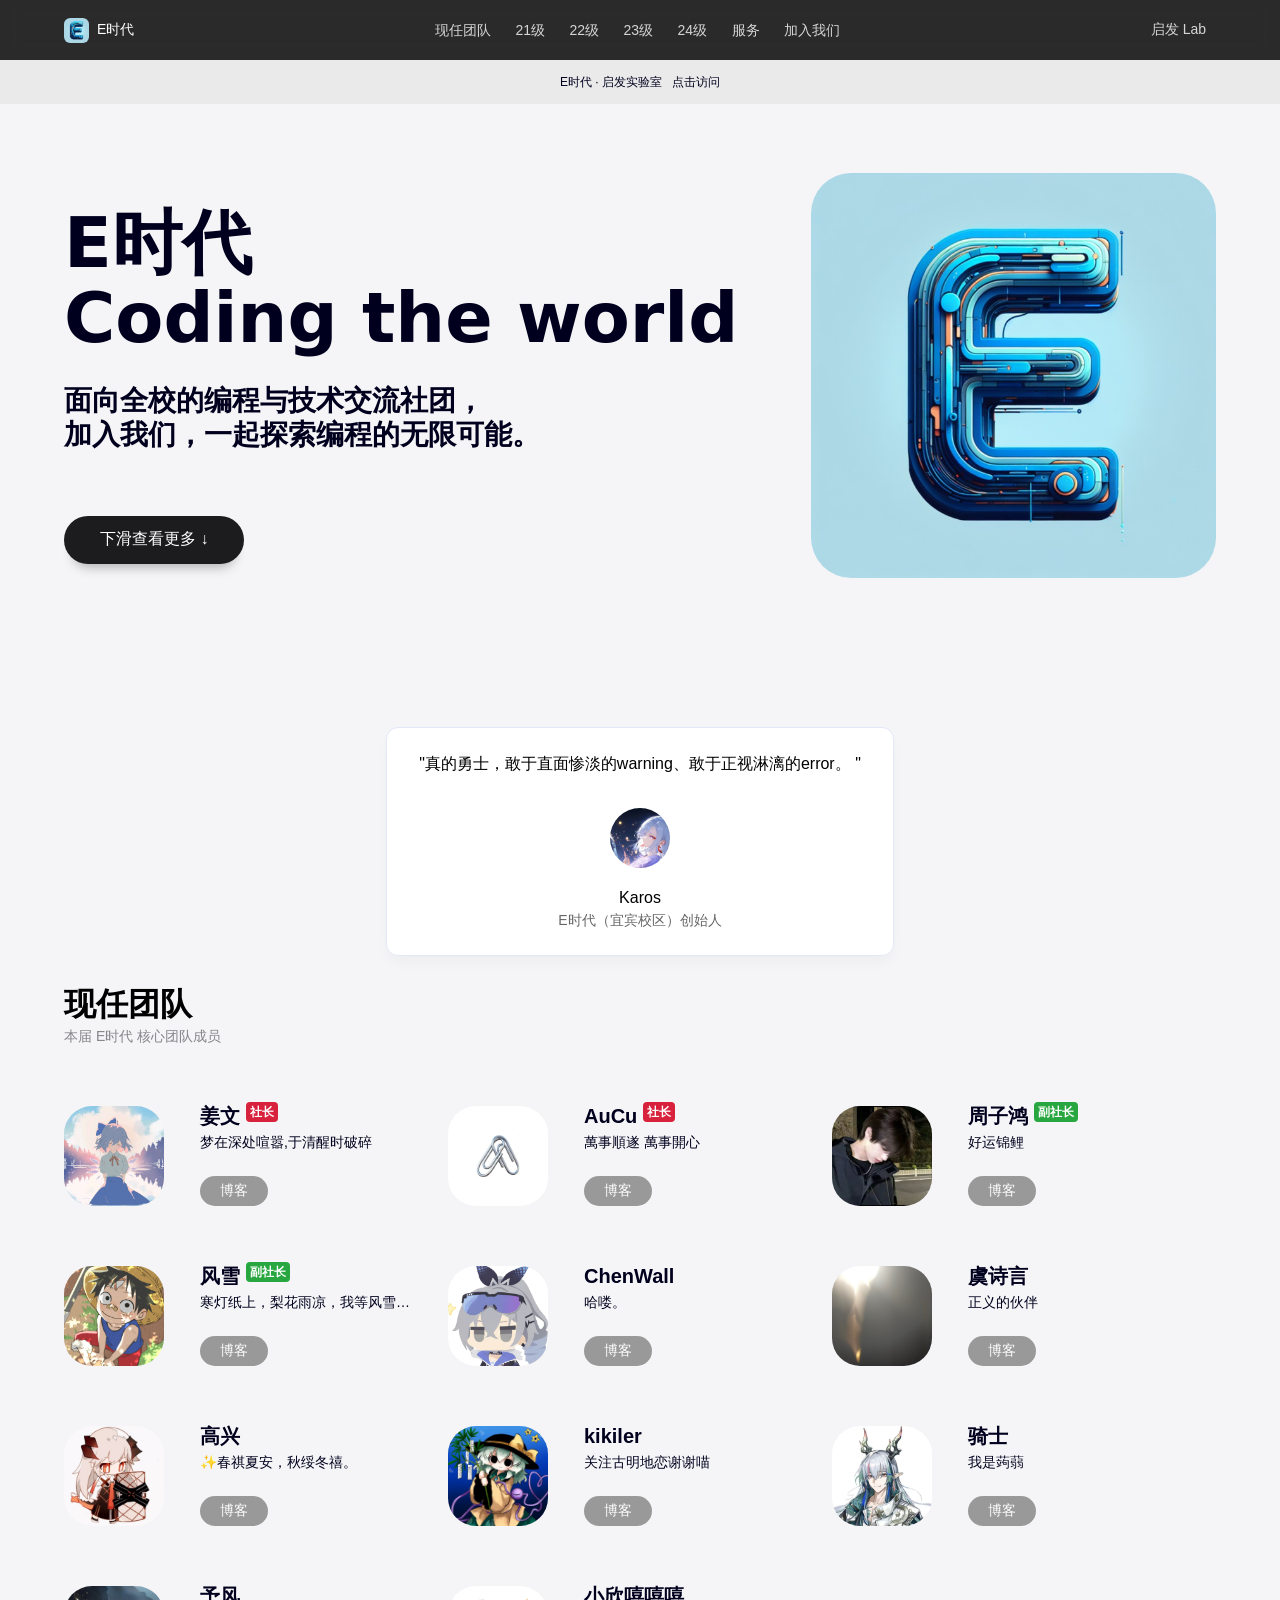
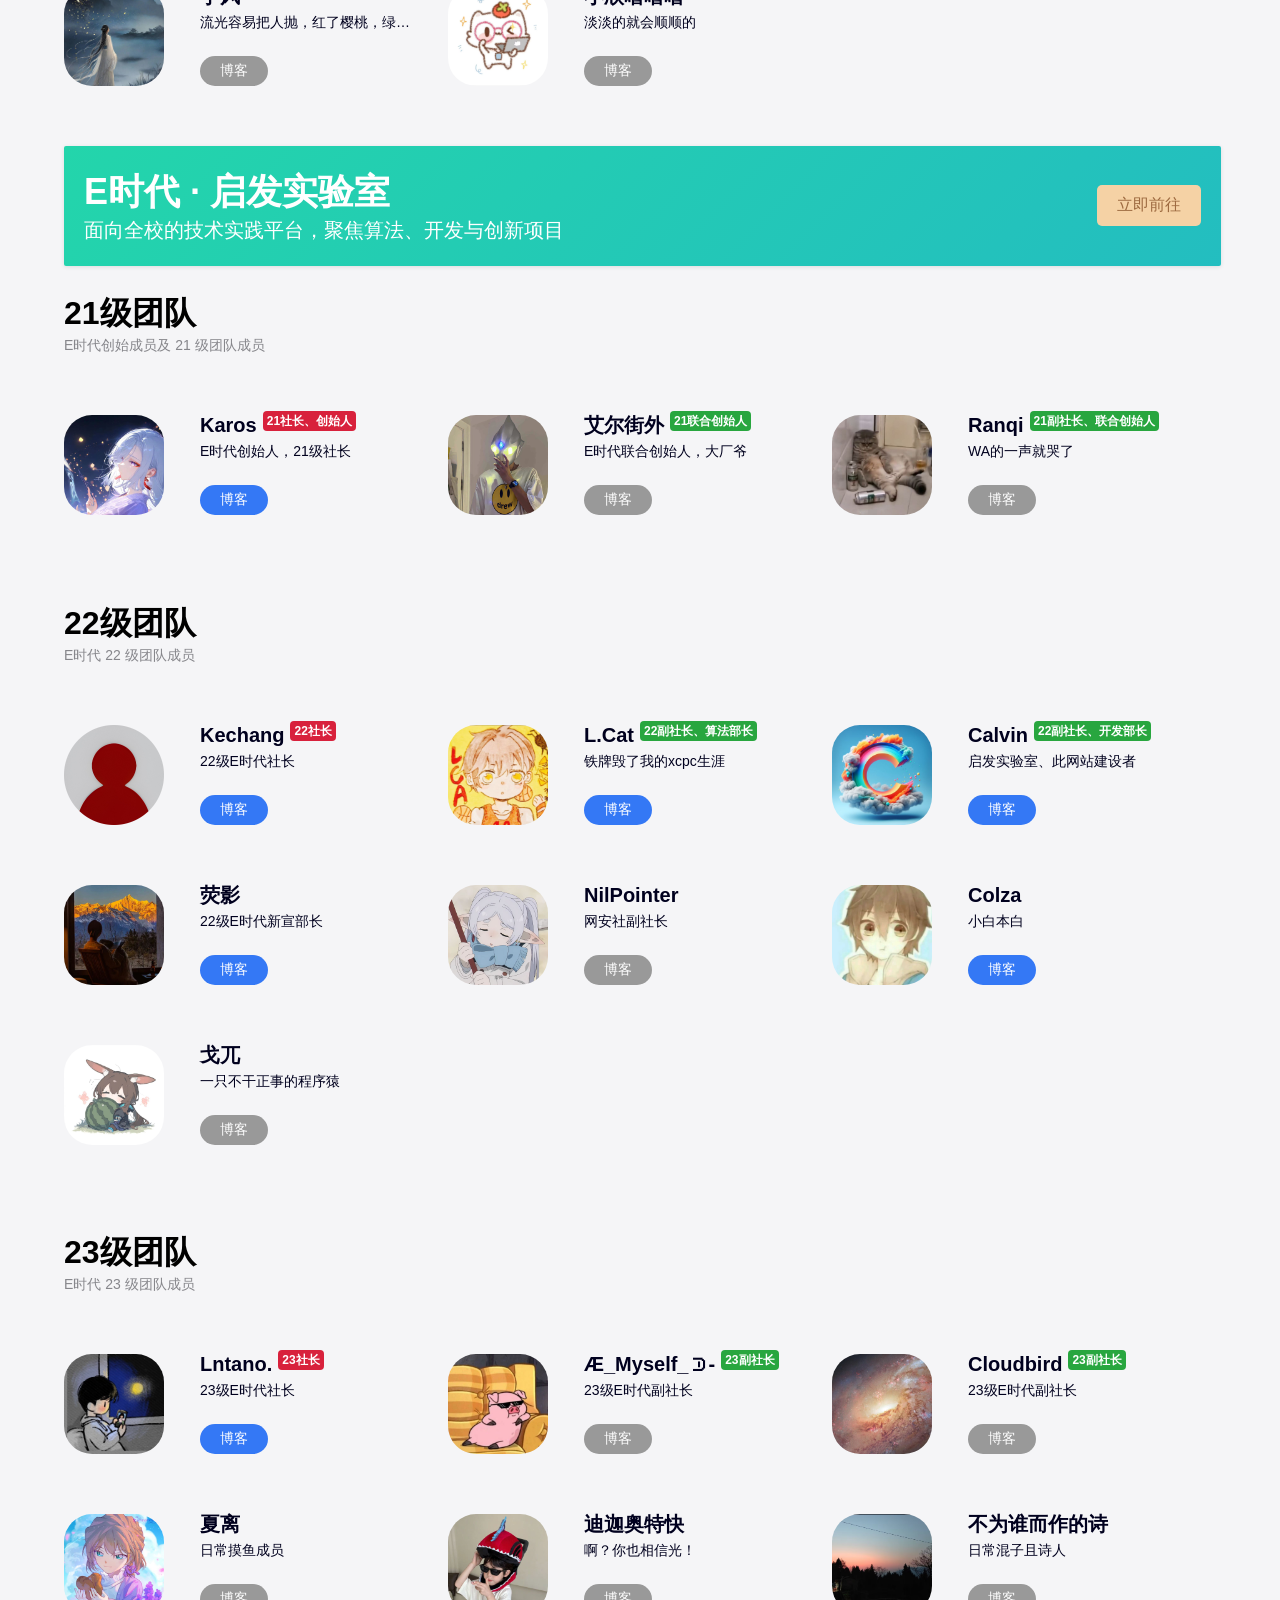
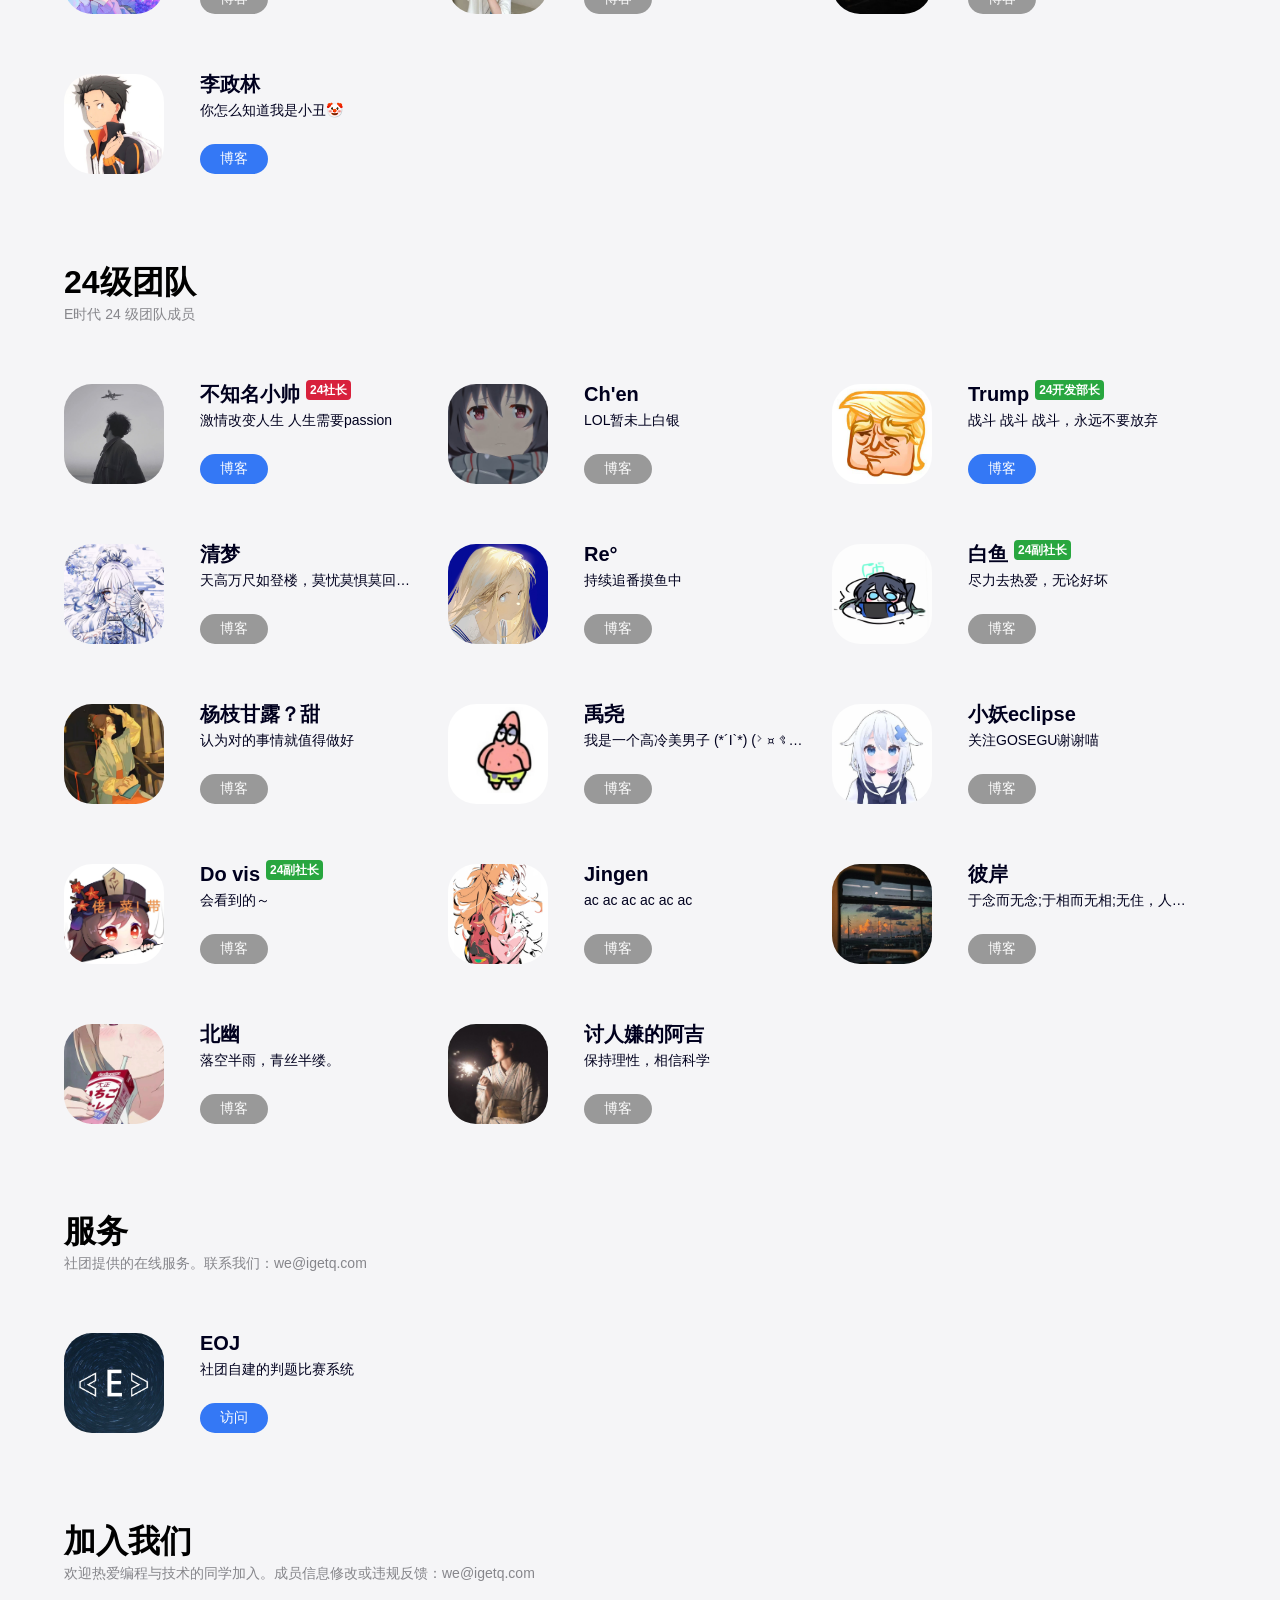
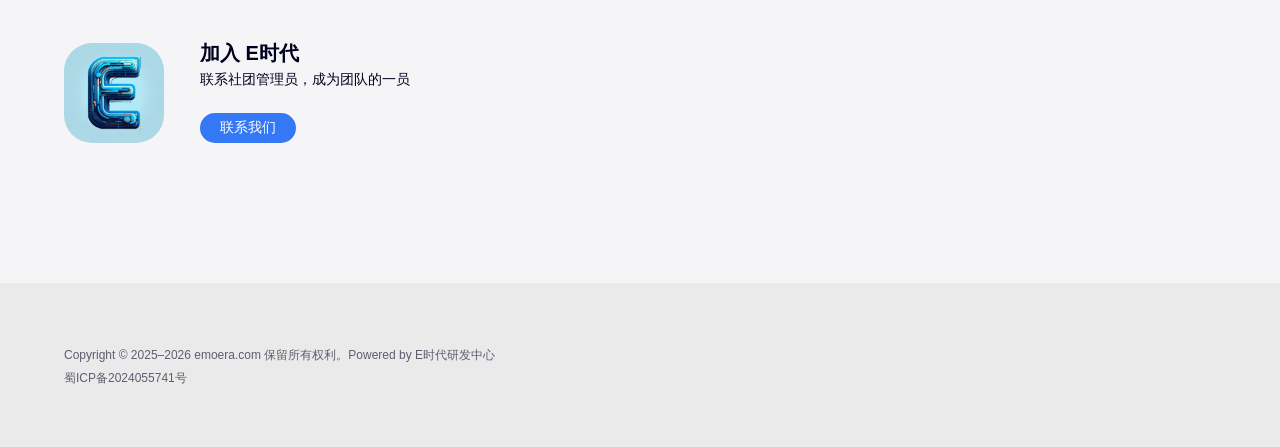
==== commit 7486896d: "fix: polish team update and remove backup files" ====
--- a/index.html
+++ b/index.html
@@ -13,10 +13,9 @@
     <meta name="apple-mobile-web-app-title" content="E时代">
     <link rel="bookmark" href="img/elogo.jpg">
     <link rel="apple-touch-icon-precomposed" sizes="180x180" href="img/elogo.jpg">
-    <meta name="description" content="寻找更贴近直觉的路径和方向，并用行动去突破，去改变，去创造。">
+    <meta name="description" content="E时代是成都工业学院宜宾校区的编程与技术交流社团，在这里认识团队成员、了解社团服务。">
     <meta name="theme-color" content="#1C1C1F">
     <link rel="stylesheet" href="https://cdn3.codesign.qq.com/icons/X2bzpZvRWkZkAaV/latest/iconfont.css">
-    <script src="https://lf9-cdn-tos.bytecdntp.com/cdn/expire-1-M/jquery/3.6.0/jquery.min.js"></script>
 </head>
 <body id="body">
 <div class="nav">
@@ -29,11 +28,15 @@
         </div>
         <div class="nav-center">
             <a href="javascript:heoWeb.scrollTo('应用');" class="nav-item">现任团队</a>
-            <a href="javascript:heoWeb.scrollTo('媒体');" class="nav-item">往届团队</a>
+            <a href="javascript:heoWeb.scrollTo('21级');" class="nav-item">21级</a>
+            <a href="javascript:heoWeb.scrollTo('22级');" class="nav-item">22级</a>
+            <a href="javascript:heoWeb.scrollTo('23级');" class="nav-item">23级</a>
+            <a href="javascript:heoWeb.scrollTo('24级');" class="nav-item">24级</a>
             <a href="javascript:heoWeb.scrollTo('服务');" class="nav-item">服务</a>
+            <a href="javascript:heoWeb.scrollTo('新成员');" class="nav-item">加入我们</a>
         </div>
         <div class="nav-right">
-            <a href="https://www.qifalab.cn/" class="nav-item" target="_blank">启发lab</a>
+            <a href="https://www.qifalab.cn/" class="nav-item" target="_blank">启发 Lab</a>
             <a class="nav-menu" id="nav-menu"><span class="heofont icon-menu-fill"></span></a>
         </div>
     </div>
@@ -41,11 +44,15 @@
 <div class="menu-list" id="menu-list">
     <a href="https://www.igetq.com/index.php/archives/159/" class="nav-item" target="_blank">博客中心</a>
     <a href="javascript:heoWeb.scrollTo('应用');" class="nav-item">现任团队</a>
-    <a href="javascript:heoWeb.scrollTo('媒体');" class="nav-item">往届团队</a>
+    <a href="javascript:heoWeb.scrollTo('21级');" class="nav-item">21级</a>
+    <a href="javascript:heoWeb.scrollTo('22级');" class="nav-item">22级</a>
+    <a href="javascript:heoWeb.scrollTo('23级');" class="nav-item">23级</a>
+    <a href="javascript:heoWeb.scrollTo('24级');" class="nav-item">24级</a>
     <a href="javascript:heoWeb.scrollTo('服务');" class="nav-item">服务</a>
+    <a href="javascript:heoWeb.scrollTo('新成员');" class="nav-item">加入我们</a>
 </div>
 <div class="nav-banner">
-    <a class="nav-banner-text" href="https://www.qifalab.cn/" target="_blank">E时代 · 启发实验室 &nbsp;&nbsp;已上线，点击这里访问</a>
+    <a class="nav-banner-text" href="https://www.qifalab.cn/" target="_blank">E时代 · 启发实验室 &nbsp;&nbsp;点击访问</a>
 </div>
 
 <div class="first-stack need-padding">
@@ -55,7 +62,7 @@
             <span class="title">Coding the world</span>
         </div>
         <div class="discription">
-            <span class="discription-text">全校最强编程类<span class="inline-word">社团，</span><br>加入我们，一起探索编程的无限<span class="inline-word">可能。</span></span>
+            <span class="discription-text">面向全校的编程与技术交流<span class="inline-word">社团，</span><br>加入我们，一起探索编程的无限<span class="inline-word">可能。</span></span>
         </div>
         <div class="first-stack-links">
             <a href="javascript:heoWeb.scrollTo('应用');" class="about-button">下滑查看更多 ↓</a>
@@ -73,10 +80,10 @@
     <span class="avatar-title">E时代（宜宾校区）创始人</span>
 </div>
 
-<!-- 现任团队板块：已更新为指定6位成员 -->
+<!-- 现任团队板块 -->
 <div class="product-group need-padding" id="应用">
     <h2 class="group-title">现任团队</h2>
-    <span class="group-description">现任E时代核心团队成员</span>
+    <span class="group-description">本届 E时代 核心团队成员</span>
     <div class="group-items">
 
         <div class="group-item">
@@ -262,7 +269,7 @@
     <div class="btn-rounded-qfb box-shadow-wrap-lg-qfb btn-gd-primary-qfb padder-lg-qfb qifalab-banner-phone">
         <div class="text-container-qfb">
             <div class="title-qfb">E时代 · 启发实验室</div>
-            <div>全校最强学科类编程社团的核心实验室，E时代算法、开发中心</div>
+            <div>面向全校的技术实践平台，聚焦算法、开发与创新项目</div>
         </div>
         <div class="btn-container-qfb">
             <button class="custom-btn-qfb" onclick="window.open('https://www.qifalab.cn', '_blank')">立即前往</button>
@@ -270,13 +277,11 @@
     </div>
 </div>
 
-<!-- 往届团队板块：已合并原现任成员及24级新成员信息（保留所有标签和博客链接） -->
-<div class="product-group need-padding" id="媒体">
-    <h2 class="group-title">往届团队</h2>
-    <span class="group-description">往届E时代核心团队成员（含现任及新成员档案）</span>
+<!-- 21级团队板块 -->
+<div class="product-group need-padding" id="21级">
+    <h2 class="group-title">21级团队</h2>
+    <span class="group-description">E时代创始成员及 21 级团队成员</span>
     <div class="group-items">
-
-        <!-- 创始人及21级 -->
         <div class="group-item">
             <a class="group-item-icon" href="#" target="_blank">
                 <img class="group-item-icon-img" src="img/wzl.jpg" alt="Karos">
@@ -322,8 +327,14 @@
                 </div>
             </div>
         </div>
-
-        <!-- 22级成员 -->
+    </div>
+</div>
+
+<!-- 22级团队板块 -->
+<div class="product-group need-padding" id="22级">
+    <h2 class="group-title">22级团队</h2>
+    <span class="group-description">E时代 22 级团队成员</span>
+    <div class="group-items">
         <div class="group-item">
             <a class="group-item-icon" href="#" target="_blank">
                 <img class="group-item-icon-img" src="img/qk2.png" alt="Kechang">
@@ -429,8 +440,14 @@
                 </div>
             </div>
         </div>
-
-        <!-- 23级原任成员 (保留原标签及签名) -->
+    </div>
+</div>
+
+<!-- 23级团队板块 -->
+<div class="product-group need-padding" id="23级">
+    <h2 class="group-title">23级团队</h2>
+    <span class="group-description">E时代 23 级团队成员</span>
+    <div class="group-items">
         <div class="group-item">
             <a class="group-item-icon" href="#" target="_blank">
                 <img class="group-item-icon-img" src="img/sml.jpg" alt="Lntano.">
@@ -536,8 +553,14 @@
                 </div>
             </div>
         </div>
-
-        <!-- 24级新成员（不含“新成员”占位符，该占位符仍保留在下方独立板块） -->
+    </div>
+</div>
+
+<!-- 24级团队板块 -->
+<div class="product-group need-padding" id="24级">
+    <h2 class="group-title">24级团队</h2>
+    <span class="group-description">E时代 24 级团队成员</span>
+    <div class="group-items">
         <div class="group-item">
             <a class="group-item-icon" href="#" target="_blank">
                 <img class="group-item-icon-img" src="uploads/b_6b67b2bf0f3d9712c7814fae70819be8.jpg" alt="不知名小帅">
@@ -548,7 +571,7 @@
                     <a class="discription" href="#" target="_blank">激情改变人生 人生需要passion</a>
                 </div>
                 <div class="group-info-button">
-                    <a class="linkbutton" href="https://buzhimingxiaoshuai.cn/" target="_blank">博客</a>
+                    <a class="linkbutton" href="http://bzmxs.cn" target="_blank">博客</a>
                     <span class="linkbotton-tips"></span>
                 </div>
             </div>
@@ -748,11 +771,11 @@
                 </div>
             </div>
         </div>
-        <!-- 插入新条目的位置 (预留) -->
-    </div>
-</div>
-
-<!-- 服务板块保持不变 -->
+    </div>
+</div>
+
+
+<!-- 服务板块 -->
 <div class="product-group need-padding" id="服务">
     <h2 class="group-title">服务</h2>
     <span class="group-description">社团提供的在线服务。联系我们：we@igetq.com</span>
@@ -775,34 +798,32 @@
     </div>
 </div>
 
-<!-- 新成员板块：保留“新成员”占位符，不动 -->
+<!-- 加入我们 -->
 <div class="product-group need-padding" id="新成员">
-    <h2 class="group-title">新成员</h2>
-    <span class="group-description">E时代24级核心成员。请求修改或举报违规：we@igetq.com</span>
+    <h2 class="group-title">加入我们</h2>
+    <span class="group-description">欢迎热爱编程与技术的同学加入。成员信息修改或违规反馈：we@igetq.com</span>
     <div class="group-items">
-        <!-- 新成员占位符，保持不动 -->
-        <div class="group-item">
-            <a class="group-item-icon" href="#" target="_blank">
-                <img class="group-item-icon-img" src="img/elogo.jpg" alt="新成员">
-            </a>
-            <div class="group-info-group">
-                <div class="group-info">
-                    <a class="title" href="#" target="_blank">新成员</a>
-                    <a class="discription" href="#" target="_blank">联系群管理员加入这里</a>
-                </div>
-                <div class="group-info-button">
-                    <a class="linkbutton-false" href="#" target="_blank">访问</a>
-                    <span class="linkbotton-tips"></span>
-                </div>
-            </div>
-        </div>
-        <!-- 其余24级新成员已在往届团队中展示，此处不再重复列出，避免冗余 -->
+        <div class="group-item">
+            <a class="group-item-icon" href="mailto:we@igetq.com">
+                <img class="group-item-icon-img" src="img/elogo.jpg" alt="加入 E时代">
+            </a>
+            <div class="group-info-group">
+                <div class="group-info">
+                    <a class="title" href="mailto:we@igetq.com">加入 E时代</a>
+                    <a class="discription" href="mailto:we@igetq.com">联系社团管理员，成为团队的一员</a>
+                </div>
+                <div class="group-info-button">
+                    <a class="linkbutton" href="mailto:we@igetq.com">联系我们</a>
+                    <span class="linkbotton-tips"></span>
+                </div>
+            </div>
+        </div>
     </div>
 </div>
 
 <div class="footer">
     <div class="footer-content need-padding">
-        <span class="info">Copyright © 2025 emoera.com 保留所有权利。Powered by E时代研发中心</span>
+        <span class="info">Copyright © 2025–2026 emoera.com 保留所有权利。Powered by E时代研发中心</span>
         <div class="info-group">
             <a class="info" href="https://beian.miit.gov.cn/" target="_blank">蜀ICP备2024055741号</a>
             <a class="info" href="#" target="_blank"></a>
--- a/main.css
+++ b/main.css
@@ -351,6 +351,9 @@
   width: 100px;
   height: 100px;
   border-radius: 28px;
+  display: block;
+  object-fit: cover;
+  object-position: center;
 }
 
 .group-info-button {
@@ -921,4 +924,4 @@
   .nav-center {
     display: none;
   }
-}+}
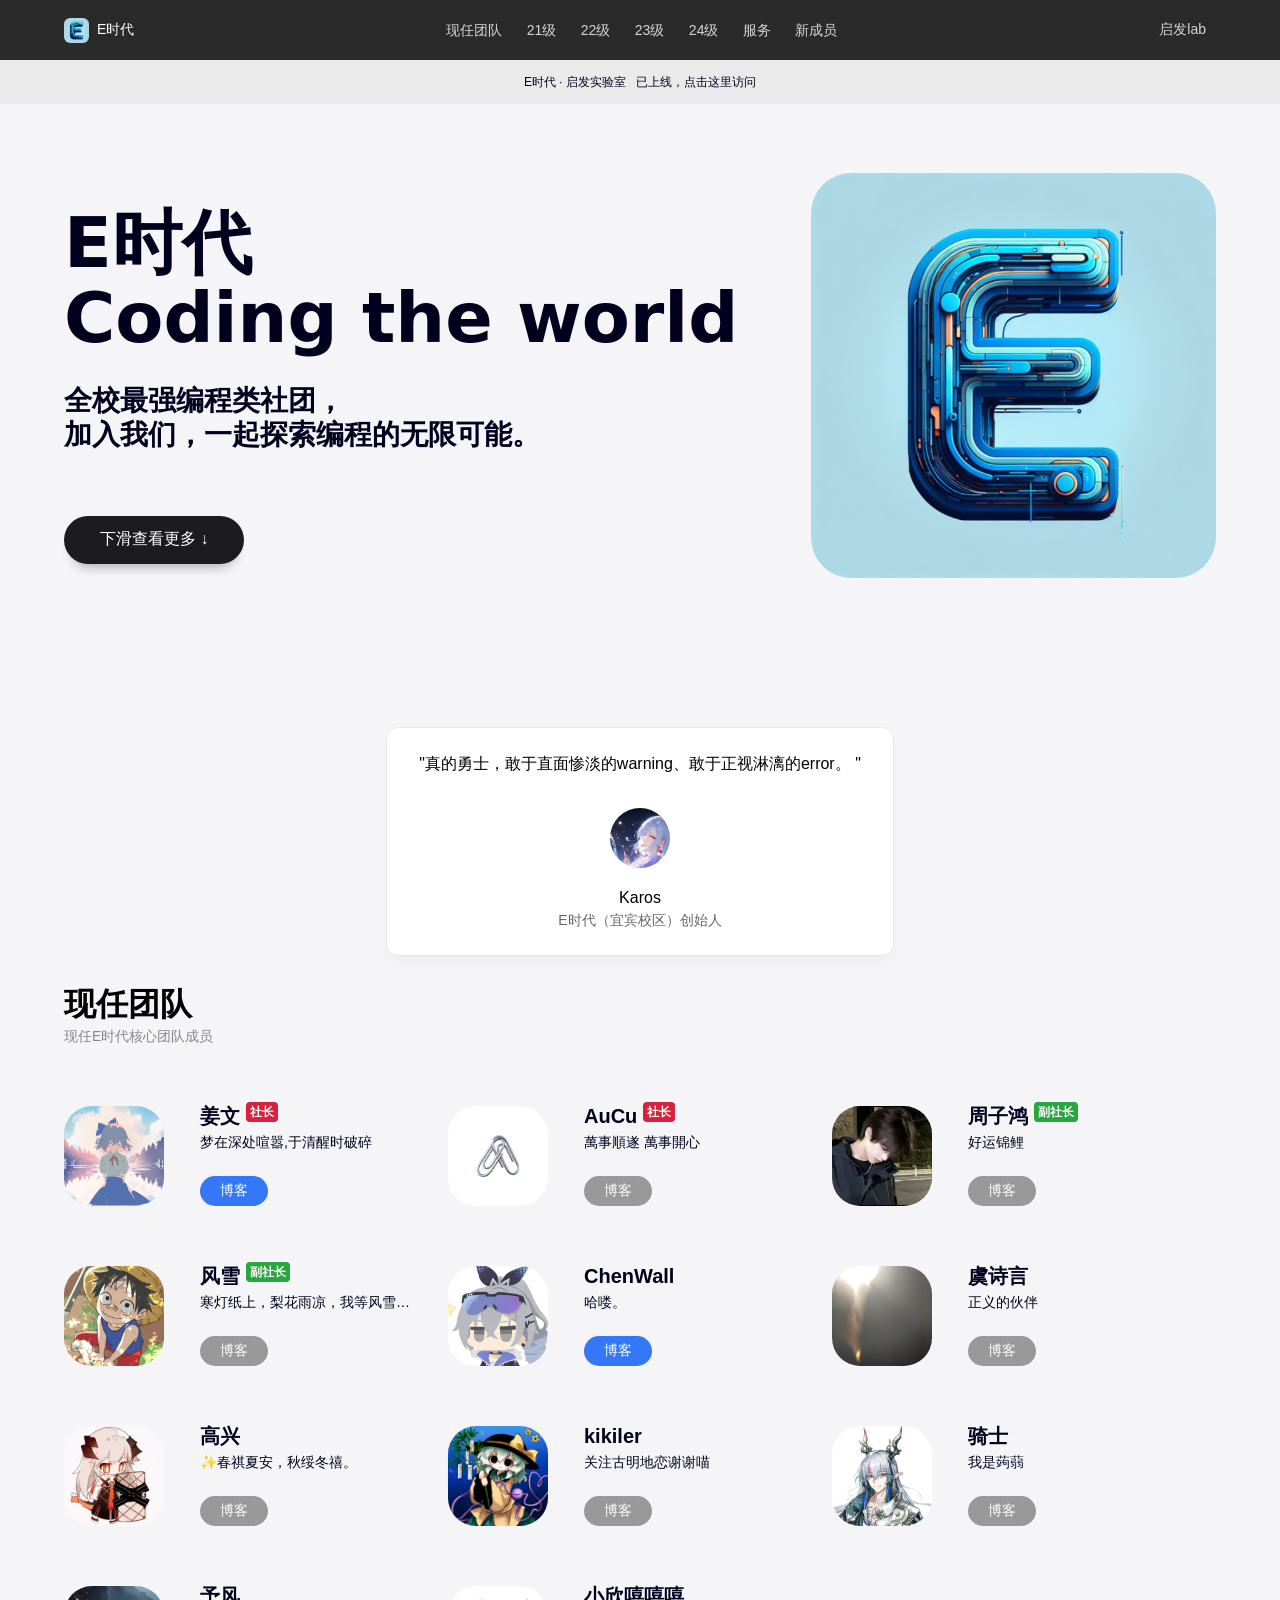
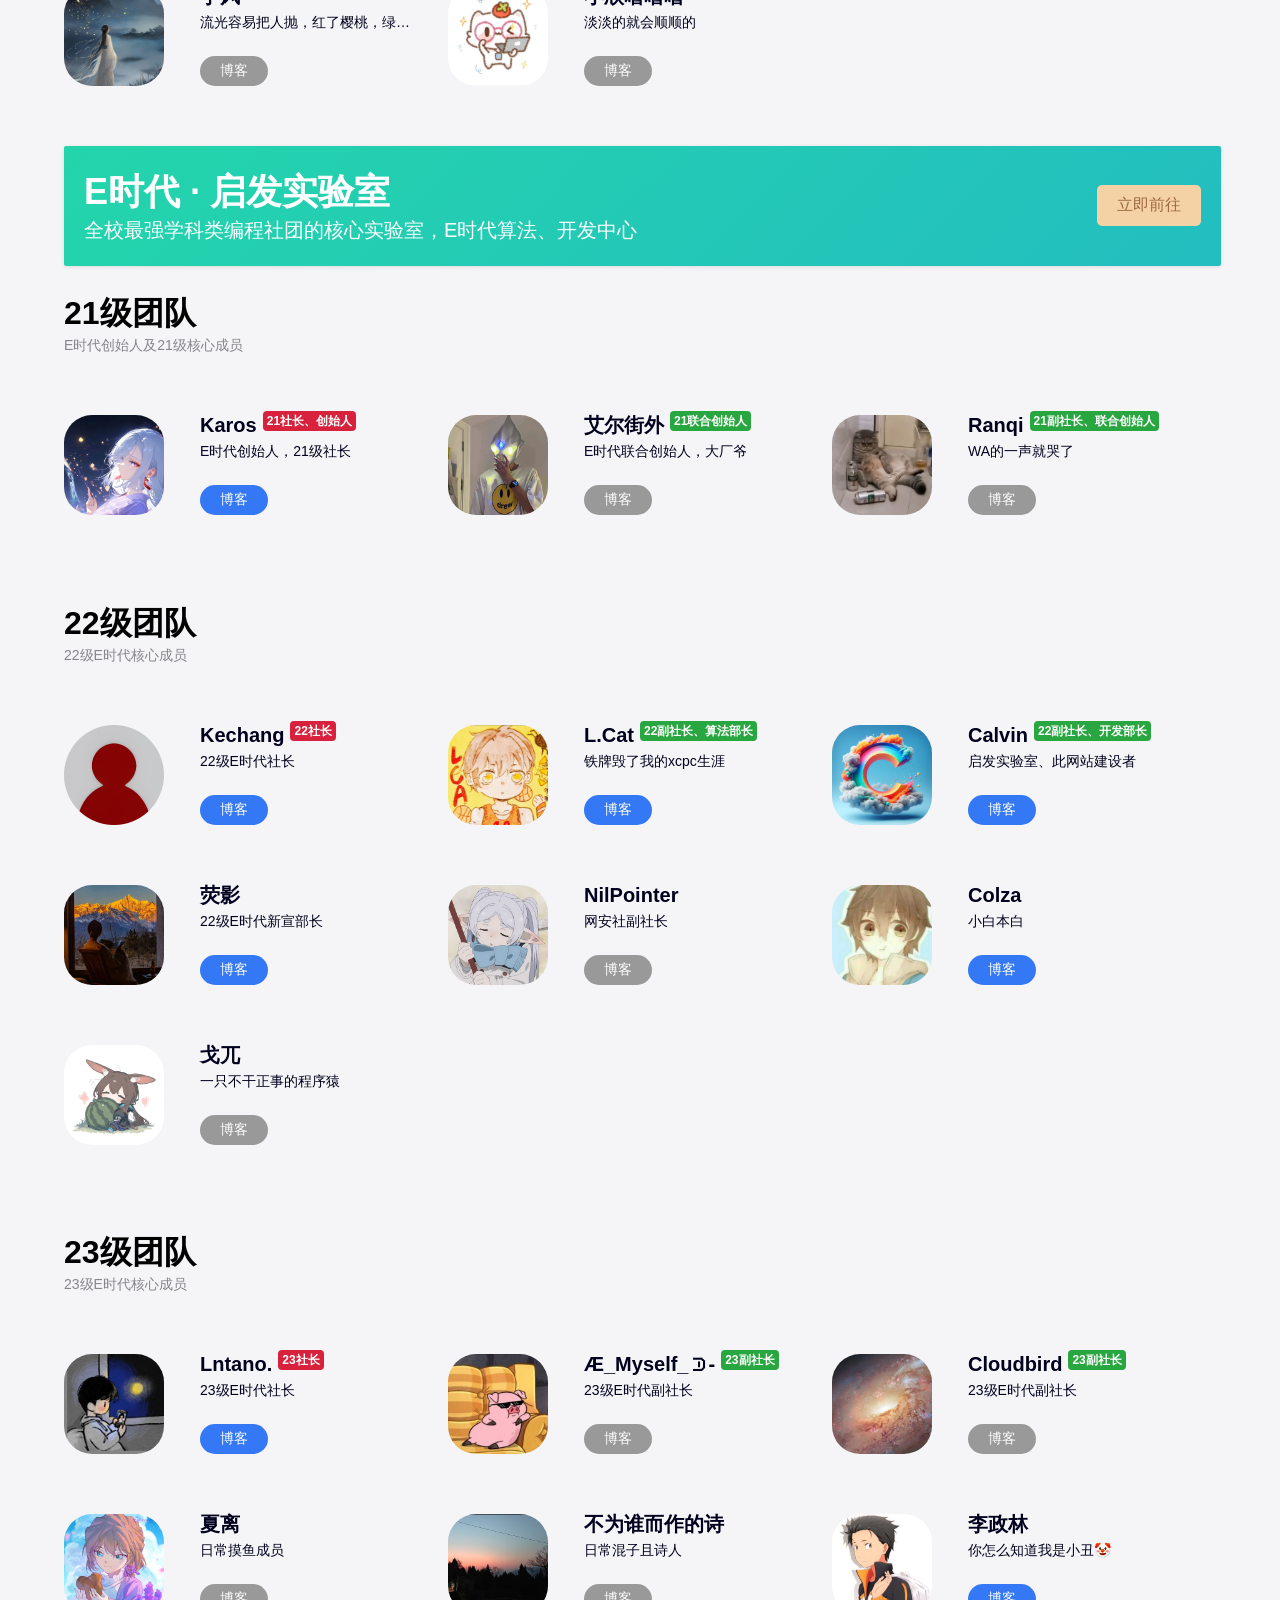
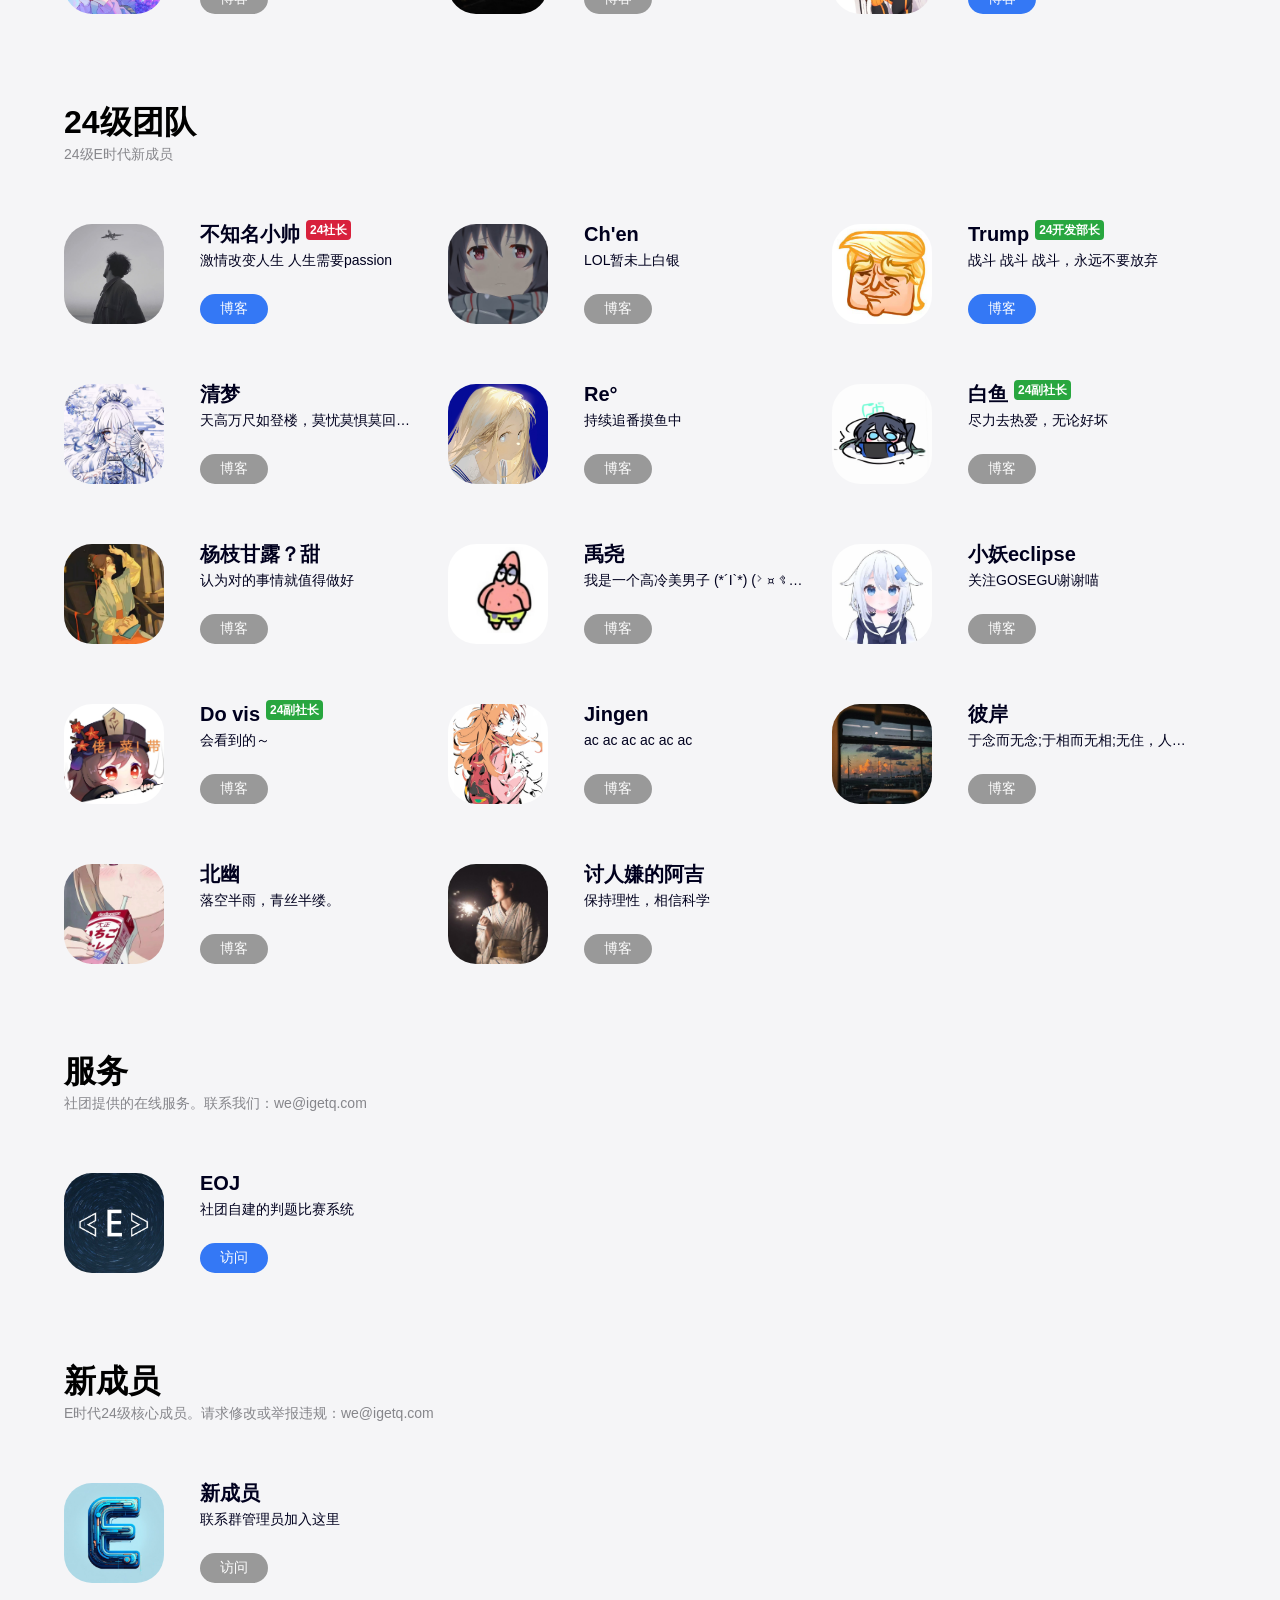
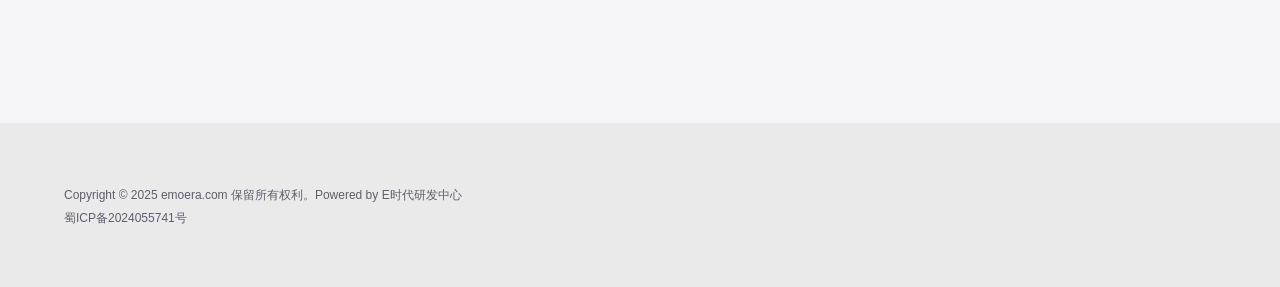
==== commit cb0fa9f5: "增加了姜文和陈墙的博客" ====
--- a/index.html
+++ b/index.html
@@ -13,9 +13,10 @@
     <meta name="apple-mobile-web-app-title" content="E时代">
     <link rel="bookmark" href="img/elogo.jpg">
     <link rel="apple-touch-icon-precomposed" sizes="180x180" href="img/elogo.jpg">
-    <meta name="description" content="E时代是成都工业学院宜宾校区的编程与技术交流社团，在这里认识团队成员、了解社团服务。">
+    <meta name="description" content="寻找更贴近直觉的路径和方向，并用行动去突破，去改变，去创造。">
     <meta name="theme-color" content="#1C1C1F">
     <link rel="stylesheet" href="https://cdn3.codesign.qq.com/icons/X2bzpZvRWkZkAaV/latest/iconfont.css">
+    <script src="https://lf9-cdn-tos.bytecdntp.com/cdn/expire-1-M/jquery/3.6.0/jquery.min.js"></script>
 </head>
 <body id="body">
 <div class="nav">
@@ -33,10 +34,10 @@
             <a href="javascript:heoWeb.scrollTo('23级');" class="nav-item">23级</a>
             <a href="javascript:heoWeb.scrollTo('24级');" class="nav-item">24级</a>
             <a href="javascript:heoWeb.scrollTo('服务');" class="nav-item">服务</a>
-            <a href="javascript:heoWeb.scrollTo('新成员');" class="nav-item">加入我们</a>
+            <a href="javascript:heoWeb.scrollTo('新成员');" class="nav-item">新成员</a>
         </div>
         <div class="nav-right">
-            <a href="https://www.qifalab.cn/" class="nav-item" target="_blank">启发 Lab</a>
+            <a href="https://www.qifalab.cn/" class="nav-item" target="_blank">启发lab</a>
             <a class="nav-menu" id="nav-menu"><span class="heofont icon-menu-fill"></span></a>
         </div>
     </div>
@@ -45,14 +46,14 @@
     <a href="https://www.igetq.com/index.php/archives/159/" class="nav-item" target="_blank">博客中心</a>
     <a href="javascript:heoWeb.scrollTo('应用');" class="nav-item">现任团队</a>
     <a href="javascript:heoWeb.scrollTo('21级');" class="nav-item">21级</a>
-    <a href="javascript:heoWeb.scrollTo('22级');" class="nav-item">22级</a>
-    <a href="javascript:heoWeb.scrollTo('23级');" class="nav-item">23级</a>
-    <a href="javascript:heoWeb.scrollTo('24级');" class="nav-item">24级</a>
+            <a href="javascript:heoWeb.scrollTo('22级');" class="nav-item">22级</a>
+            <a href="javascript:heoWeb.scrollTo('23级');" class="nav-item">23级</a>
+            <a href="javascript:heoWeb.scrollTo('24级');" class="nav-item">24级</a>
     <a href="javascript:heoWeb.scrollTo('服务');" class="nav-item">服务</a>
-    <a href="javascript:heoWeb.scrollTo('新成员');" class="nav-item">加入我们</a>
+    <a href="javascript:heoWeb.scrollTo('新成员');" class="nav-item">新成员</a>
 </div>
 <div class="nav-banner">
-    <a class="nav-banner-text" href="https://www.qifalab.cn/" target="_blank">E时代 · 启发实验室 &nbsp;&nbsp;点击访问</a>
+    <a class="nav-banner-text" href="https://www.qifalab.cn/" target="_blank">E时代 · 启发实验室 &nbsp;&nbsp;已上线，点击这里访问</a>
 </div>
 
 <div class="first-stack need-padding">
@@ -62,7 +63,7 @@
             <span class="title">Coding the world</span>
         </div>
         <div class="discription">
-            <span class="discription-text">面向全校的编程与技术交流<span class="inline-word">社团，</span><br>加入我们，一起探索编程的无限<span class="inline-word">可能。</span></span>
+            <span class="discription-text">全校最强编程类<span class="inline-word">社团，</span><br>加入我们，一起探索编程的无限<span class="inline-word">可能。</span></span>
         </div>
         <div class="first-stack-links">
             <a href="javascript:heoWeb.scrollTo('应用');" class="about-button">下滑查看更多 ↓</a>
@@ -83,7 +84,7 @@
 <!-- 现任团队板块 -->
 <div class="product-group need-padding" id="应用">
     <h2 class="group-title">现任团队</h2>
-    <span class="group-description">本届 E时代 核心团队成员</span>
+    <span class="group-description">现任E时代核心团队成员</span>
     <div class="group-items">
 
         <div class="group-item">
@@ -96,7 +97,7 @@
                     <a class="discription" href="#" target="_blank">梦在深处喧嚣,于清醒时破碎</a>
                 </div>
                 <div class="group-info-button">
-                    <a class="linkbutton-false" href="#" target="_blank">博客</a>
+                    <a class="linkbutton" href="https://lotusor.github.io/" target="_blank">博客</a>
                     <span class="linkbotton-tips"></span>
                 </div>
             </div>
@@ -160,7 +161,7 @@
                     <a class="discription" href="#" target="_blank">哈喽。</a>
                 </div>
                 <div class="group-info-button">
-                    <a class="linkbutton-false" href="#" target="_blank">博客</a>
+                    <a class="linkbutton" href="https://www.duya.website/" target="_blank">博客</a>
                     <span class="linkbotton-tips"></span>
                 </div>
             </div>
@@ -269,18 +270,20 @@
     <div class="btn-rounded-qfb box-shadow-wrap-lg-qfb btn-gd-primary-qfb padder-lg-qfb qifalab-banner-phone">
         <div class="text-container-qfb">
             <div class="title-qfb">E时代 · 启发实验室</div>
-            <div>面向全校的技术实践平台，聚焦算法、开发与创新项目</div>
+            <div>全校最强学科类编程社团的核心实验室，E时代算法、开发中心</div>
         </div>
         <div class="btn-container-qfb">
             <button class="custom-btn-qfb" onclick="window.open('https://www.qifalab.cn', '_blank')">立即前往</button>
         </div>
     </div>
 </div>
+
+<!-- 往届团队板块：已合并原现任成员及24级新成员信息（保留所有标签和博客链接） -->
 
 <!-- 21级团队板块 -->
 <div class="product-group need-padding" id="21级">
     <h2 class="group-title">21级团队</h2>
-    <span class="group-description">E时代创始成员及 21 级团队成员</span>
+    <span class="group-description">E时代创始人及21级核心成员</span>
     <div class="group-items">
         <div class="group-item">
             <a class="group-item-icon" href="#" target="_blank">
@@ -333,7 +336,7 @@
 <!-- 22级团队板块 -->
 <div class="product-group need-padding" id="22级">
     <h2 class="group-title">22级团队</h2>
-    <span class="group-description">E时代 22 级团队成员</span>
+    <span class="group-description">22级E时代核心成员</span>
     <div class="group-items">
         <div class="group-item">
             <a class="group-item-icon" href="#" target="_blank">
@@ -446,7 +449,7 @@
 <!-- 23级团队板块 -->
 <div class="product-group need-padding" id="23级">
     <h2 class="group-title">23级团队</h2>
-    <span class="group-description">E时代 23 级团队成员</span>
+    <span class="group-description">23级E时代核心成员</span>
     <div class="group-items">
         <div class="group-item">
             <a class="group-item-icon" href="#" target="_blank">
@@ -501,21 +504,6 @@
                 <div class="group-info">
                     <a class="title" href="#" target="_blank">夏离</a>
                     <a class="discription" href="#" target="_blank">日常摸鱼成员</a>
-                </div>
-                <div class="group-info-button">
-                    <a class="linkbutton-false" href="#" target="_blank">博客</a>
-                    <span class="linkbotton-tips"></span>
-                </div>
-            </div>
-        </div>
-        <div class="group-item">
-            <a class="group-item-icon" href="#" target="_blank">
-                <img class="group-item-icon-img" src="img/hjh.jpg" alt="迪迦奥特快">
-            </a>
-            <div class="group-info-group">
-                <div class="group-info">
-                    <a class="title" href="#" target="_blank">迪迦奥特快</a>
-                    <a class="discription" href="#" target="_blank">啊？你也相信光！</a>
                 </div>
                 <div class="group-info-button">
                     <a class="linkbutton-false" href="#" target="_blank">博客</a>
@@ -559,7 +547,7 @@
 <!-- 24级团队板块 -->
 <div class="product-group need-padding" id="24级">
     <h2 class="group-title">24级团队</h2>
-    <span class="group-description">E时代 24 级团队成员</span>
+    <span class="group-description">24级E时代新成员</span>
     <div class="group-items">
         <div class="group-item">
             <a class="group-item-icon" href="#" target="_blank">
@@ -775,7 +763,7 @@
 </div>
 
 
-<!-- 服务板块 -->
+<!-- 服务板块保持不变 -->
 <div class="product-group need-padding" id="服务">
     <h2 class="group-title">服务</h2>
     <span class="group-description">社团提供的在线服务。联系我们：we@igetq.com</span>
@@ -798,32 +786,34 @@
     </div>
 </div>
 
-<!-- 加入我们 -->
+<!-- 新成员板块：保留“新成员”占位符，不动 -->
 <div class="product-group need-padding" id="新成员">
-    <h2 class="group-title">加入我们</h2>
-    <span class="group-description">欢迎热爱编程与技术的同学加入。成员信息修改或违规反馈：we@igetq.com</span>
+    <h2 class="group-title">新成员</h2>
+    <span class="group-description">E时代24级核心成员。请求修改或举报违规：we@igetq.com</span>
     <div class="group-items">
-        <div class="group-item">
-            <a class="group-item-icon" href="mailto:we@igetq.com">
-                <img class="group-item-icon-img" src="img/elogo.jpg" alt="加入 E时代">
-            </a>
-            <div class="group-info-group">
-                <div class="group-info">
-                    <a class="title" href="mailto:we@igetq.com">加入 E时代</a>
-                    <a class="discription" href="mailto:we@igetq.com">联系社团管理员，成为团队的一员</a>
-                </div>
-                <div class="group-info-button">
-                    <a class="linkbutton" href="mailto:we@igetq.com">联系我们</a>
-                    <span class="linkbotton-tips"></span>
-                </div>
-            </div>
-        </div>
+        <!-- 新成员占位符，保持不动 -->
+        <div class="group-item">
+            <a class="group-item-icon" href="#" target="_blank">
+                <img class="group-item-icon-img" src="img/elogo.jpg" alt="新成员">
+            </a>
+            <div class="group-info-group">
+                <div class="group-info">
+                    <a class="title" href="#" target="_blank">新成员</a>
+                    <a class="discription" href="#" target="_blank">联系群管理员加入这里</a>
+                </div>
+                <div class="group-info-button">
+                    <a class="linkbutton-false" href="#" target="_blank">访问</a>
+                    <span class="linkbotton-tips"></span>
+                </div>
+            </div>
+        </div>
+        <!-- 其余24级新成员已在往届团队中展示，此处不再重复列出，避免冗余 -->
     </div>
 </div>
 
 <div class="footer">
     <div class="footer-content need-padding">
-        <span class="info">Copyright © 2025–2026 emoera.com 保留所有权利。Powered by E时代研发中心</span>
+        <span class="info">Copyright © 2025 emoera.com 保留所有权利。Powered by E时代研发中心</span>
         <div class="info-group">
             <a class="info" href="https://beian.miit.gov.cn/" target="_blank">蜀ICP备2024055741号</a>
             <a class="info" href="#" target="_blank"></a>
@@ -833,4 +823,4 @@
 <script src="js/simpleParallax.min.js"></script>
 <script src="js/main.js"></script>
 </body>
-</html>
+</html>
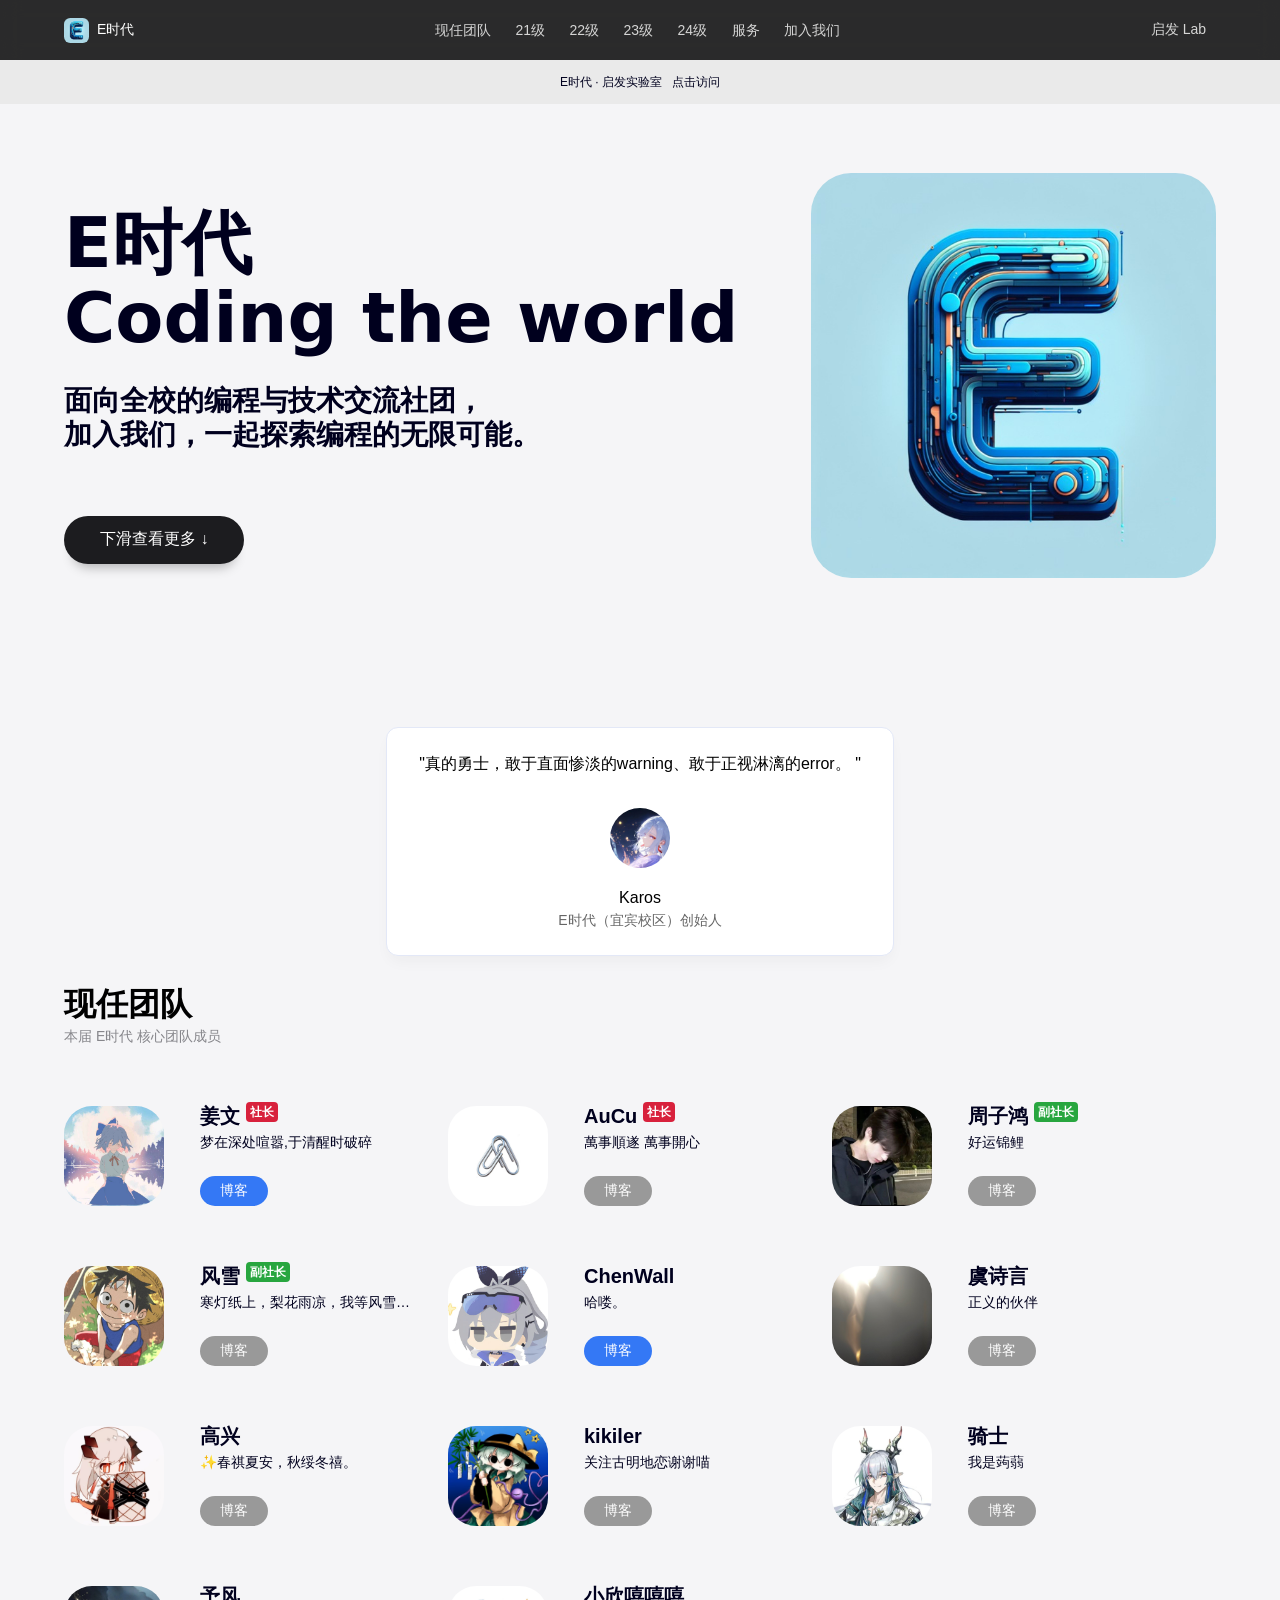
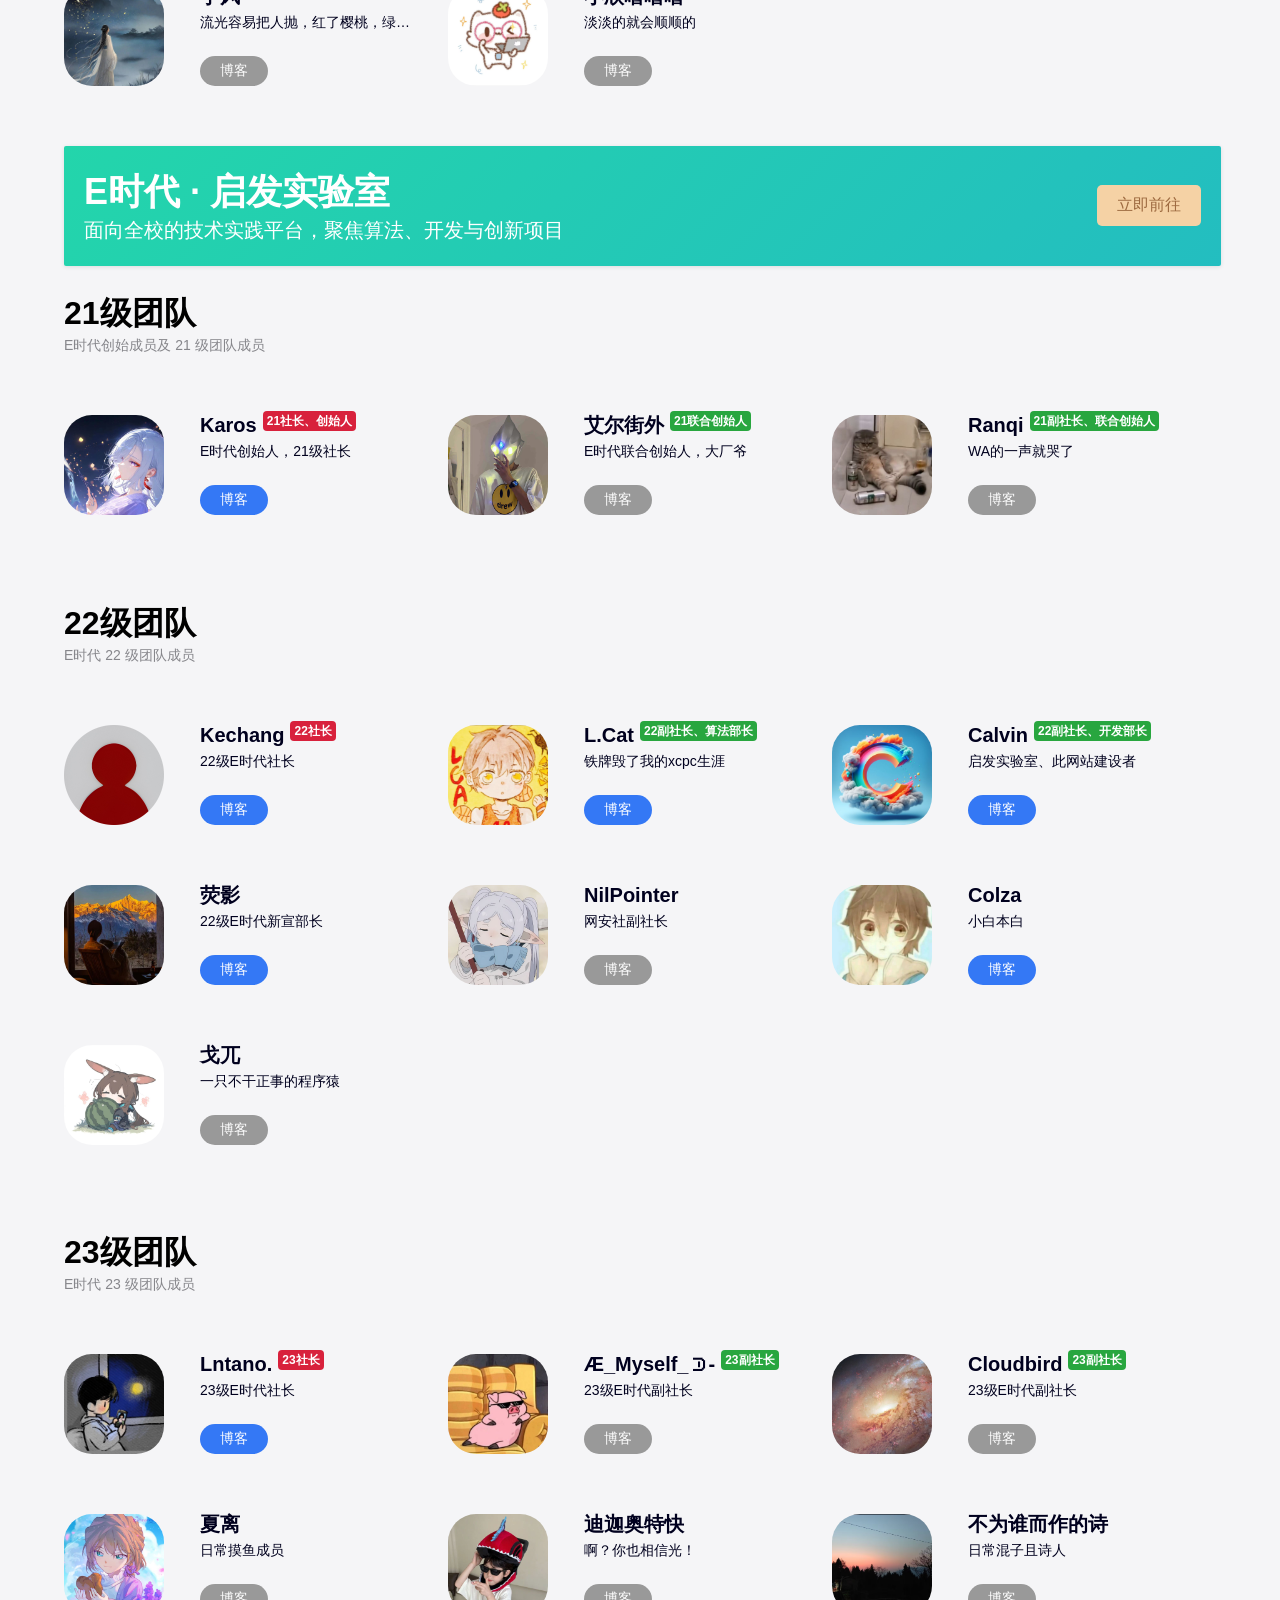
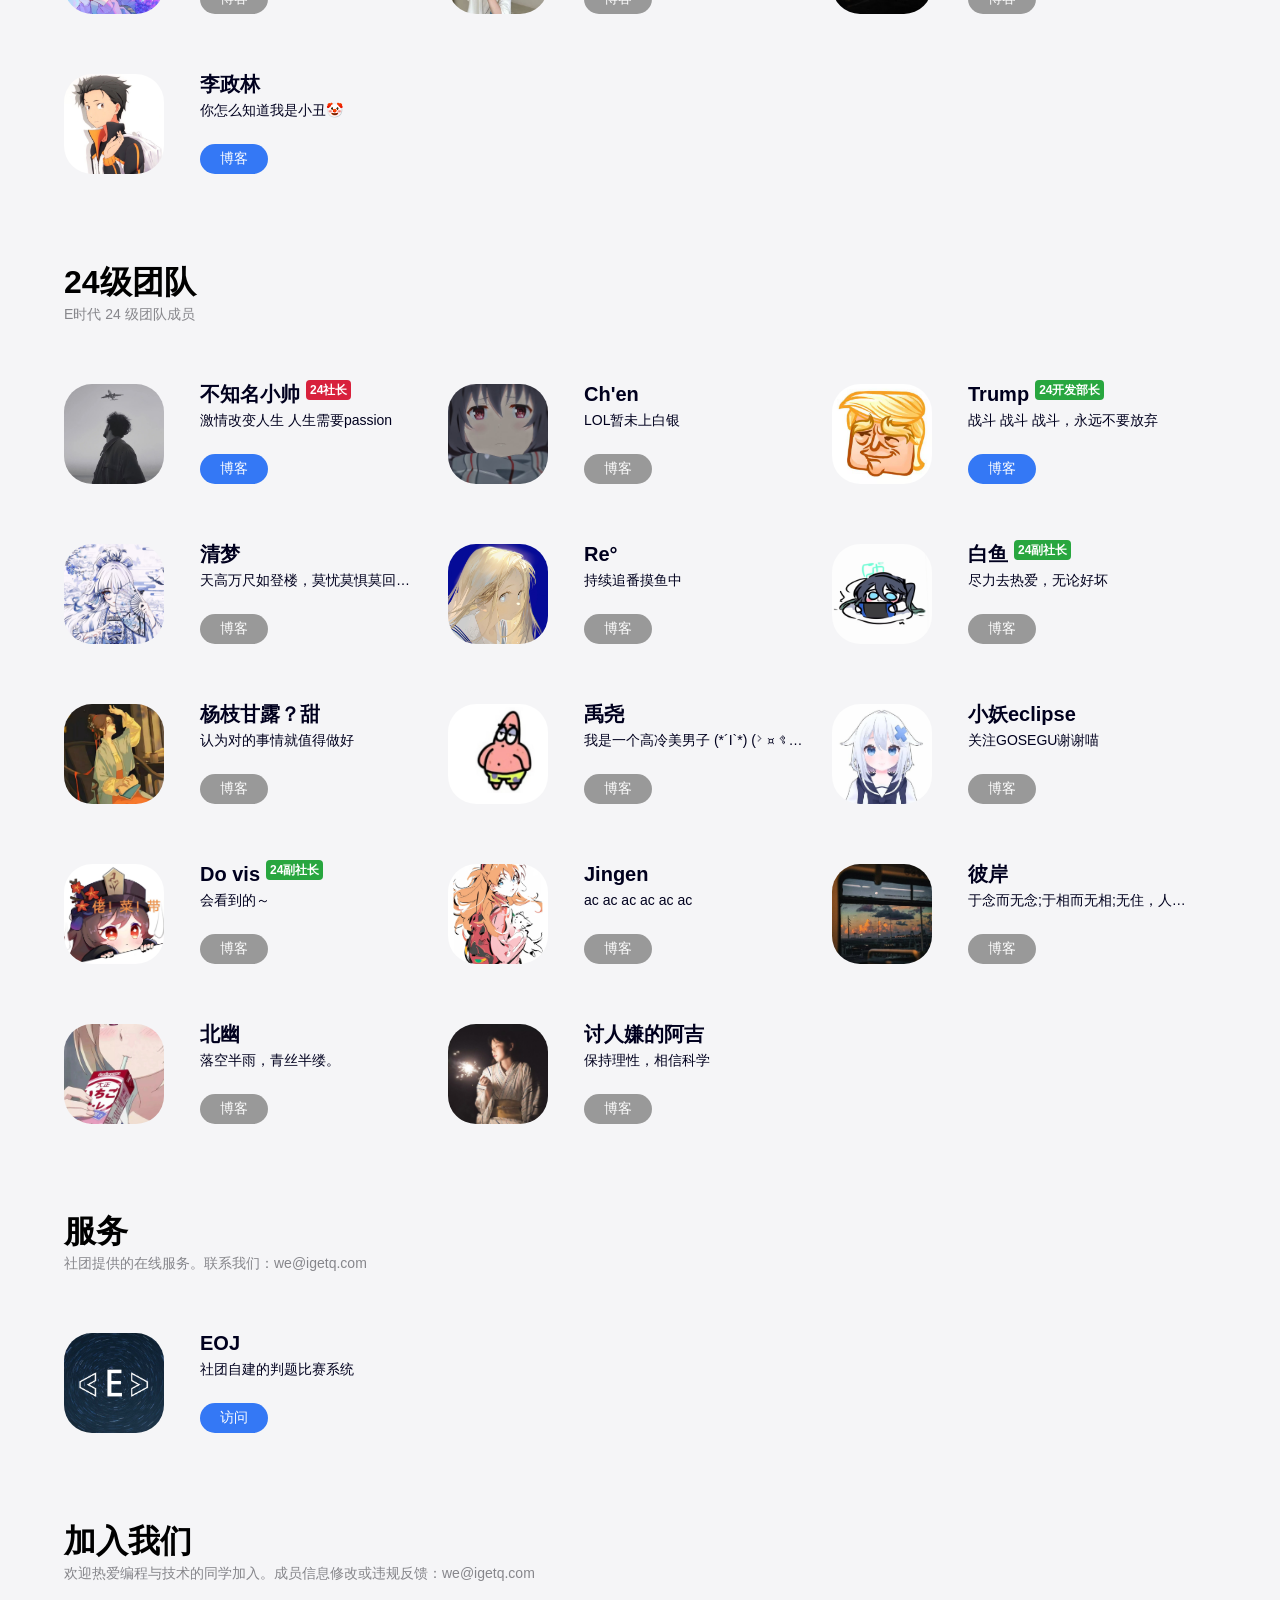
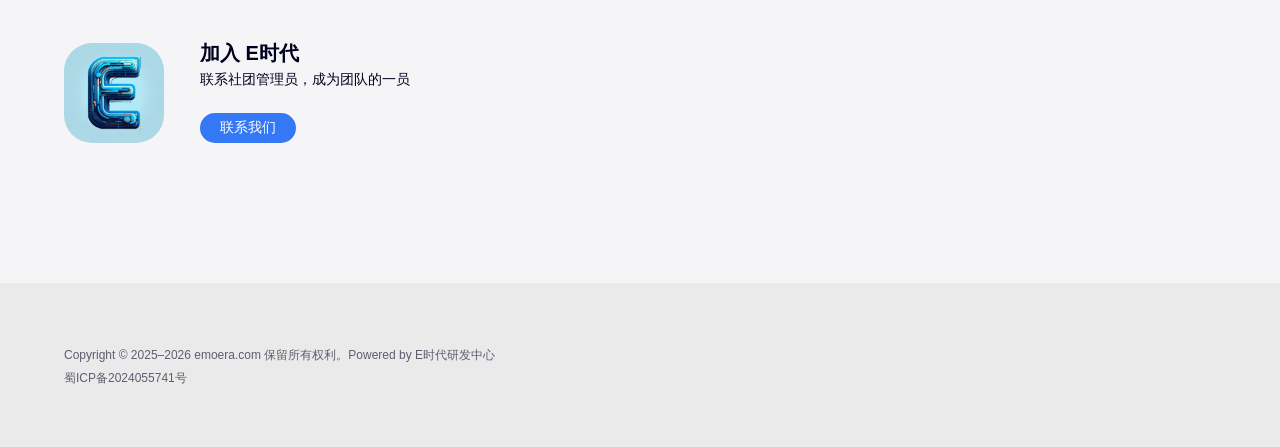
==== commit b002853c: "解决了冲突并增加了姜文和陈墙的博客" ====
--- a/index.html
+++ b/index.html
@@ -13,10 +13,9 @@
     <meta name="apple-mobile-web-app-title" content="E时代">
     <link rel="bookmark" href="img/elogo.jpg">
     <link rel="apple-touch-icon-precomposed" sizes="180x180" href="img/elogo.jpg">
-    <meta name="description" content="寻找更贴近直觉的路径和方向，并用行动去突破，去改变，去创造。">
+    <meta name="description" content="E时代是成都工业学院宜宾校区的编程与技术交流社团，在这里认识团队成员、了解社团服务。">
     <meta name="theme-color" content="#1C1C1F">
     <link rel="stylesheet" href="https://cdn3.codesign.qq.com/icons/X2bzpZvRWkZkAaV/latest/iconfont.css">
-    <script src="https://lf9-cdn-tos.bytecdntp.com/cdn/expire-1-M/jquery/3.6.0/jquery.min.js"></script>
 </head>
 <body id="body">
 <div class="nav">
@@ -34,10 +33,10 @@
             <a href="javascript:heoWeb.scrollTo('23级');" class="nav-item">23级</a>
             <a href="javascript:heoWeb.scrollTo('24级');" class="nav-item">24级</a>
             <a href="javascript:heoWeb.scrollTo('服务');" class="nav-item">服务</a>
-            <a href="javascript:heoWeb.scrollTo('新成员');" class="nav-item">新成员</a>
+            <a href="javascript:heoWeb.scrollTo('新成员');" class="nav-item">加入我们</a>
         </div>
         <div class="nav-right">
-            <a href="https://www.qifalab.cn/" class="nav-item" target="_blank">启发lab</a>
+            <a href="https://www.qifalab.cn/" class="nav-item" target="_blank">启发 Lab</a>
             <a class="nav-menu" id="nav-menu"><span class="heofont icon-menu-fill"></span></a>
         </div>
     </div>
@@ -46,14 +45,14 @@
     <a href="https://www.igetq.com/index.php/archives/159/" class="nav-item" target="_blank">博客中心</a>
     <a href="javascript:heoWeb.scrollTo('应用');" class="nav-item">现任团队</a>
     <a href="javascript:heoWeb.scrollTo('21级');" class="nav-item">21级</a>
-            <a href="javascript:heoWeb.scrollTo('22级');" class="nav-item">22级</a>
-            <a href="javascript:heoWeb.scrollTo('23级');" class="nav-item">23级</a>
-            <a href="javascript:heoWeb.scrollTo('24级');" class="nav-item">24级</a>
+    <a href="javascript:heoWeb.scrollTo('22级');" class="nav-item">22级</a>
+    <a href="javascript:heoWeb.scrollTo('23级');" class="nav-item">23级</a>
+    <a href="javascript:heoWeb.scrollTo('24级');" class="nav-item">24级</a>
     <a href="javascript:heoWeb.scrollTo('服务');" class="nav-item">服务</a>
-    <a href="javascript:heoWeb.scrollTo('新成员');" class="nav-item">新成员</a>
+    <a href="javascript:heoWeb.scrollTo('新成员');" class="nav-item">加入我们</a>
 </div>
 <div class="nav-banner">
-    <a class="nav-banner-text" href="https://www.qifalab.cn/" target="_blank">E时代 · 启发实验室 &nbsp;&nbsp;已上线，点击这里访问</a>
+    <a class="nav-banner-text" href="https://www.qifalab.cn/" target="_blank">E时代 · 启发实验室 &nbsp;&nbsp;点击访问</a>
 </div>
 
 <div class="first-stack need-padding">
@@ -63,7 +62,7 @@
             <span class="title">Coding the world</span>
         </div>
         <div class="discription">
-            <span class="discription-text">全校最强编程类<span class="inline-word">社团，</span><br>加入我们，一起探索编程的无限<span class="inline-word">可能。</span></span>
+            <span class="discription-text">面向全校的编程与技术交流<span class="inline-word">社团，</span><br>加入我们，一起探索编程的无限<span class="inline-word">可能。</span></span>
         </div>
         <div class="first-stack-links">
             <a href="javascript:heoWeb.scrollTo('应用');" class="about-button">下滑查看更多 ↓</a>
@@ -84,7 +83,7 @@
 <!-- 现任团队板块 -->
 <div class="product-group need-padding" id="应用">
     <h2 class="group-title">现任团队</h2>
-    <span class="group-description">现任E时代核心团队成员</span>
+    <span class="group-description">本届 E时代 核心团队成员</span>
     <div class="group-items">
 
         <div class="group-item">
@@ -270,20 +269,18 @@
     <div class="btn-rounded-qfb box-shadow-wrap-lg-qfb btn-gd-primary-qfb padder-lg-qfb qifalab-banner-phone">
         <div class="text-container-qfb">
             <div class="title-qfb">E时代 · 启发实验室</div>
-            <div>全校最强学科类编程社团的核心实验室，E时代算法、开发中心</div>
+            <div>面向全校的技术实践平台，聚焦算法、开发与创新项目</div>
         </div>
         <div class="btn-container-qfb">
             <button class="custom-btn-qfb" onclick="window.open('https://www.qifalab.cn', '_blank')">立即前往</button>
         </div>
     </div>
 </div>
-
-<!-- 往届团队板块：已合并原现任成员及24级新成员信息（保留所有标签和博客链接） -->
 
 <!-- 21级团队板块 -->
 <div class="product-group need-padding" id="21级">
     <h2 class="group-title">21级团队</h2>
-    <span class="group-description">E时代创始人及21级核心成员</span>
+    <span class="group-description">E时代创始成员及 21 级团队成员</span>
     <div class="group-items">
         <div class="group-item">
             <a class="group-item-icon" href="#" target="_blank">
@@ -336,7 +333,7 @@
 <!-- 22级团队板块 -->
 <div class="product-group need-padding" id="22级">
     <h2 class="group-title">22级团队</h2>
-    <span class="group-description">22级E时代核心成员</span>
+    <span class="group-description">E时代 22 级团队成员</span>
     <div class="group-items">
         <div class="group-item">
             <a class="group-item-icon" href="#" target="_blank">
@@ -449,7 +446,7 @@
 <!-- 23级团队板块 -->
 <div class="product-group need-padding" id="23级">
     <h2 class="group-title">23级团队</h2>
-    <span class="group-description">23级E时代核心成员</span>
+    <span class="group-description">E时代 23 级团队成员</span>
     <div class="group-items">
         <div class="group-item">
             <a class="group-item-icon" href="#" target="_blank">
@@ -504,6 +501,21 @@
                 <div class="group-info">
                     <a class="title" href="#" target="_blank">夏离</a>
                     <a class="discription" href="#" target="_blank">日常摸鱼成员</a>
+                </div>
+                <div class="group-info-button">
+                    <a class="linkbutton-false" href="#" target="_blank">博客</a>
+                    <span class="linkbotton-tips"></span>
+                </div>
+            </div>
+        </div>
+        <div class="group-item">
+            <a class="group-item-icon" href="#" target="_blank">
+                <img class="group-item-icon-img" src="img/hjh.jpg" alt="迪迦奥特快">
+            </a>
+            <div class="group-info-group">
+                <div class="group-info">
+                    <a class="title" href="#" target="_blank">迪迦奥特快</a>
+                    <a class="discription" href="#" target="_blank">啊？你也相信光！</a>
                 </div>
                 <div class="group-info-button">
                     <a class="linkbutton-false" href="#" target="_blank">博客</a>
@@ -547,7 +559,7 @@
 <!-- 24级团队板块 -->
 <div class="product-group need-padding" id="24级">
     <h2 class="group-title">24级团队</h2>
-    <span class="group-description">24级E时代新成员</span>
+    <span class="group-description">E时代 24 级团队成员</span>
     <div class="group-items">
         <div class="group-item">
             <a class="group-item-icon" href="#" target="_blank">
@@ -763,7 +775,7 @@
 </div>
 
 
-<!-- 服务板块保持不变 -->
+<!-- 服务板块 -->
 <div class="product-group need-padding" id="服务">
     <h2 class="group-title">服务</h2>
     <span class="group-description">社团提供的在线服务。联系我们：we@igetq.com</span>
@@ -786,34 +798,32 @@
     </div>
 </div>
 
-<!-- 新成员板块：保留“新成员”占位符，不动 -->
+<!-- 加入我们 -->
 <div class="product-group need-padding" id="新成员">
-    <h2 class="group-title">新成员</h2>
-    <span class="group-description">E时代24级核心成员。请求修改或举报违规：we@igetq.com</span>
+    <h2 class="group-title">加入我们</h2>
+    <span class="group-description">欢迎热爱编程与技术的同学加入。成员信息修改或违规反馈：we@igetq.com</span>
     <div class="group-items">
-        <!-- 新成员占位符，保持不动 -->
-        <div class="group-item">
-            <a class="group-item-icon" href="#" target="_blank">
-                <img class="group-item-icon-img" src="img/elogo.jpg" alt="新成员">
-            </a>
-            <div class="group-info-group">
-                <div class="group-info">
-                    <a class="title" href="#" target="_blank">新成员</a>
-                    <a class="discription" href="#" target="_blank">联系群管理员加入这里</a>
-                </div>
-                <div class="group-info-button">
-                    <a class="linkbutton-false" href="#" target="_blank">访问</a>
-                    <span class="linkbotton-tips"></span>
-                </div>
-            </div>
-        </div>
-        <!-- 其余24级新成员已在往届团队中展示，此处不再重复列出，避免冗余 -->
+        <div class="group-item">
+            <a class="group-item-icon" href="mailto:we@igetq.com">
+                <img class="group-item-icon-img" src="img/elogo.jpg" alt="加入 E时代">
+            </a>
+            <div class="group-info-group">
+                <div class="group-info">
+                    <a class="title" href="mailto:we@igetq.com">加入 E时代</a>
+                    <a class="discription" href="mailto:we@igetq.com">联系社团管理员，成为团队的一员</a>
+                </div>
+                <div class="group-info-button">
+                    <a class="linkbutton" href="mailto:we@igetq.com">联系我们</a>
+                    <span class="linkbotton-tips"></span>
+                </div>
+            </div>
+        </div>
     </div>
 </div>
 
 <div class="footer">
     <div class="footer-content need-padding">
-        <span class="info">Copyright © 2025 emoera.com 保留所有权利。Powered by E时代研发中心</span>
+        <span class="info">Copyright © 2025–2026 emoera.com 保留所有权利。Powered by E时代研发中心</span>
         <div class="info-group">
             <a class="info" href="https://beian.miit.gov.cn/" target="_blank">蜀ICP备2024055741号</a>
             <a class="info" href="#" target="_blank"></a>
@@ -823,4 +833,4 @@
 <script src="js/simpleParallax.min.js"></script>
 <script src="js/main.js"></script>
 </body>
-</html>+</html>
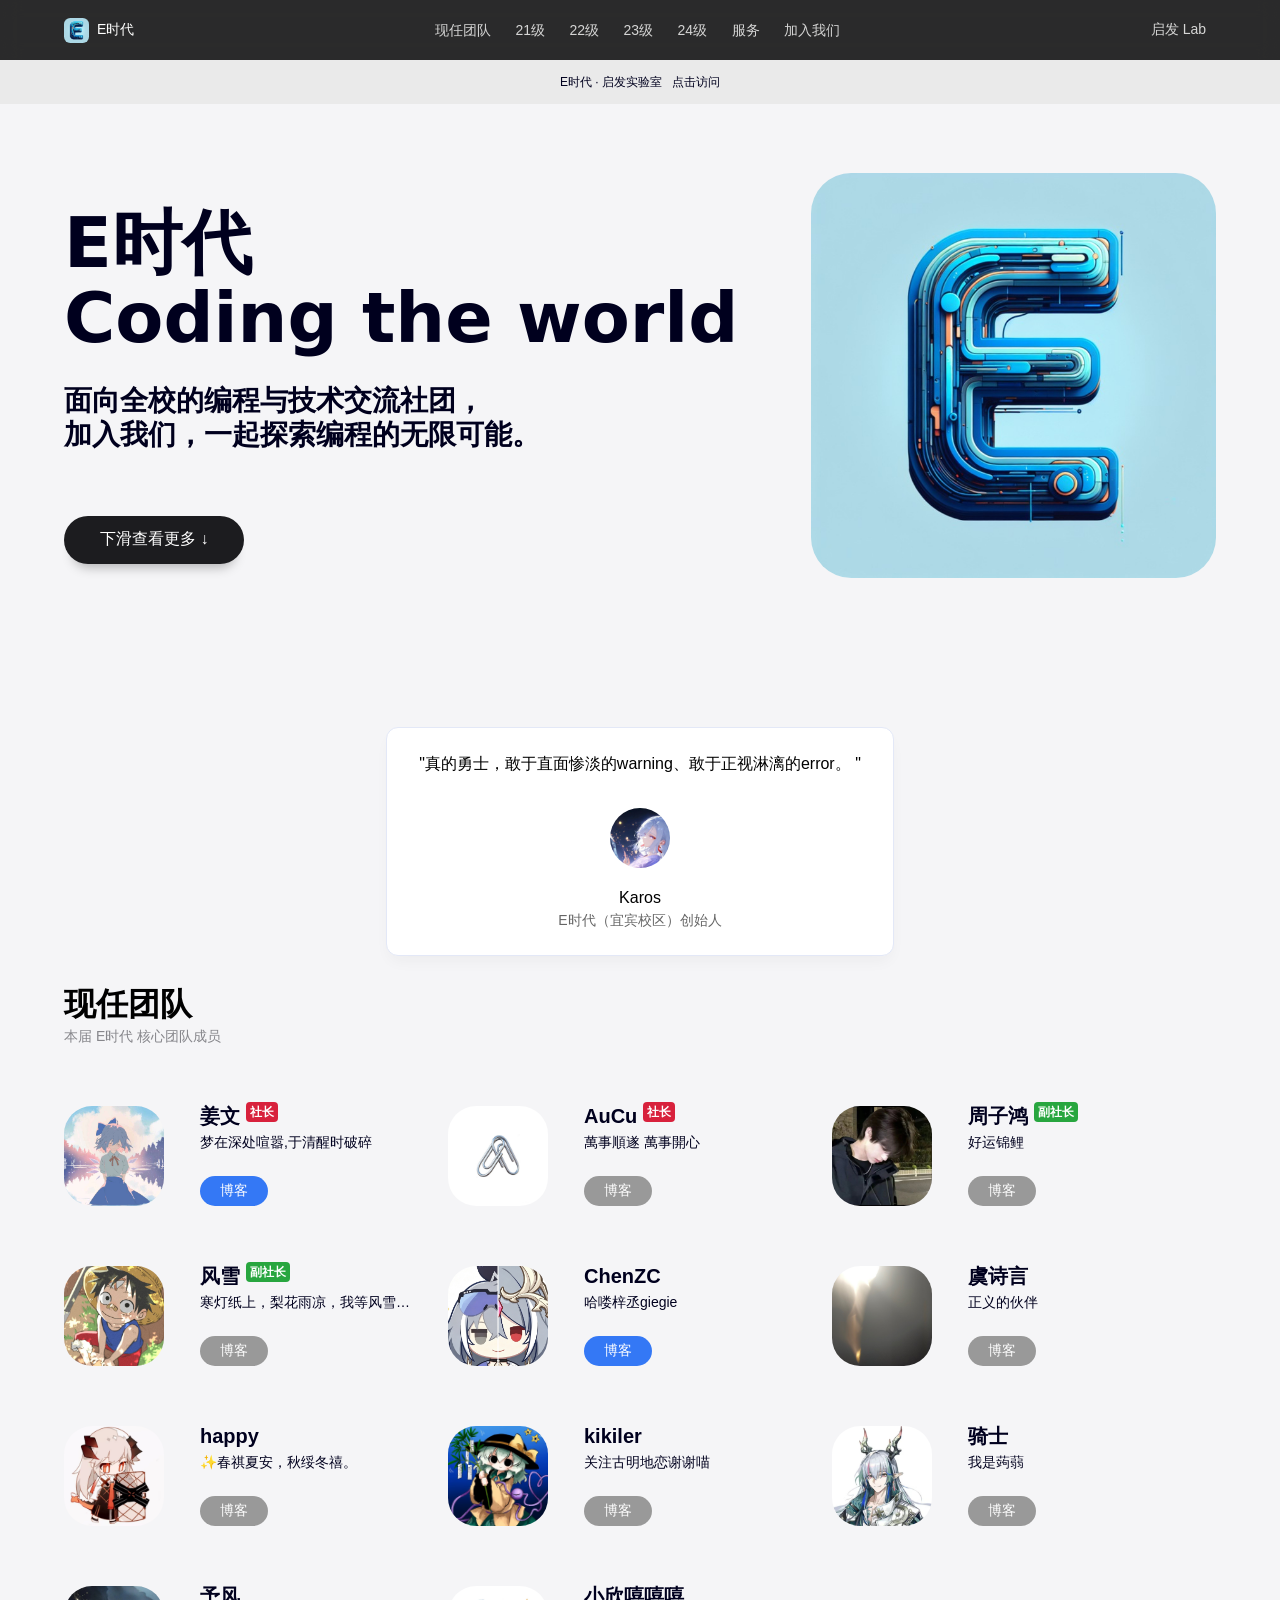
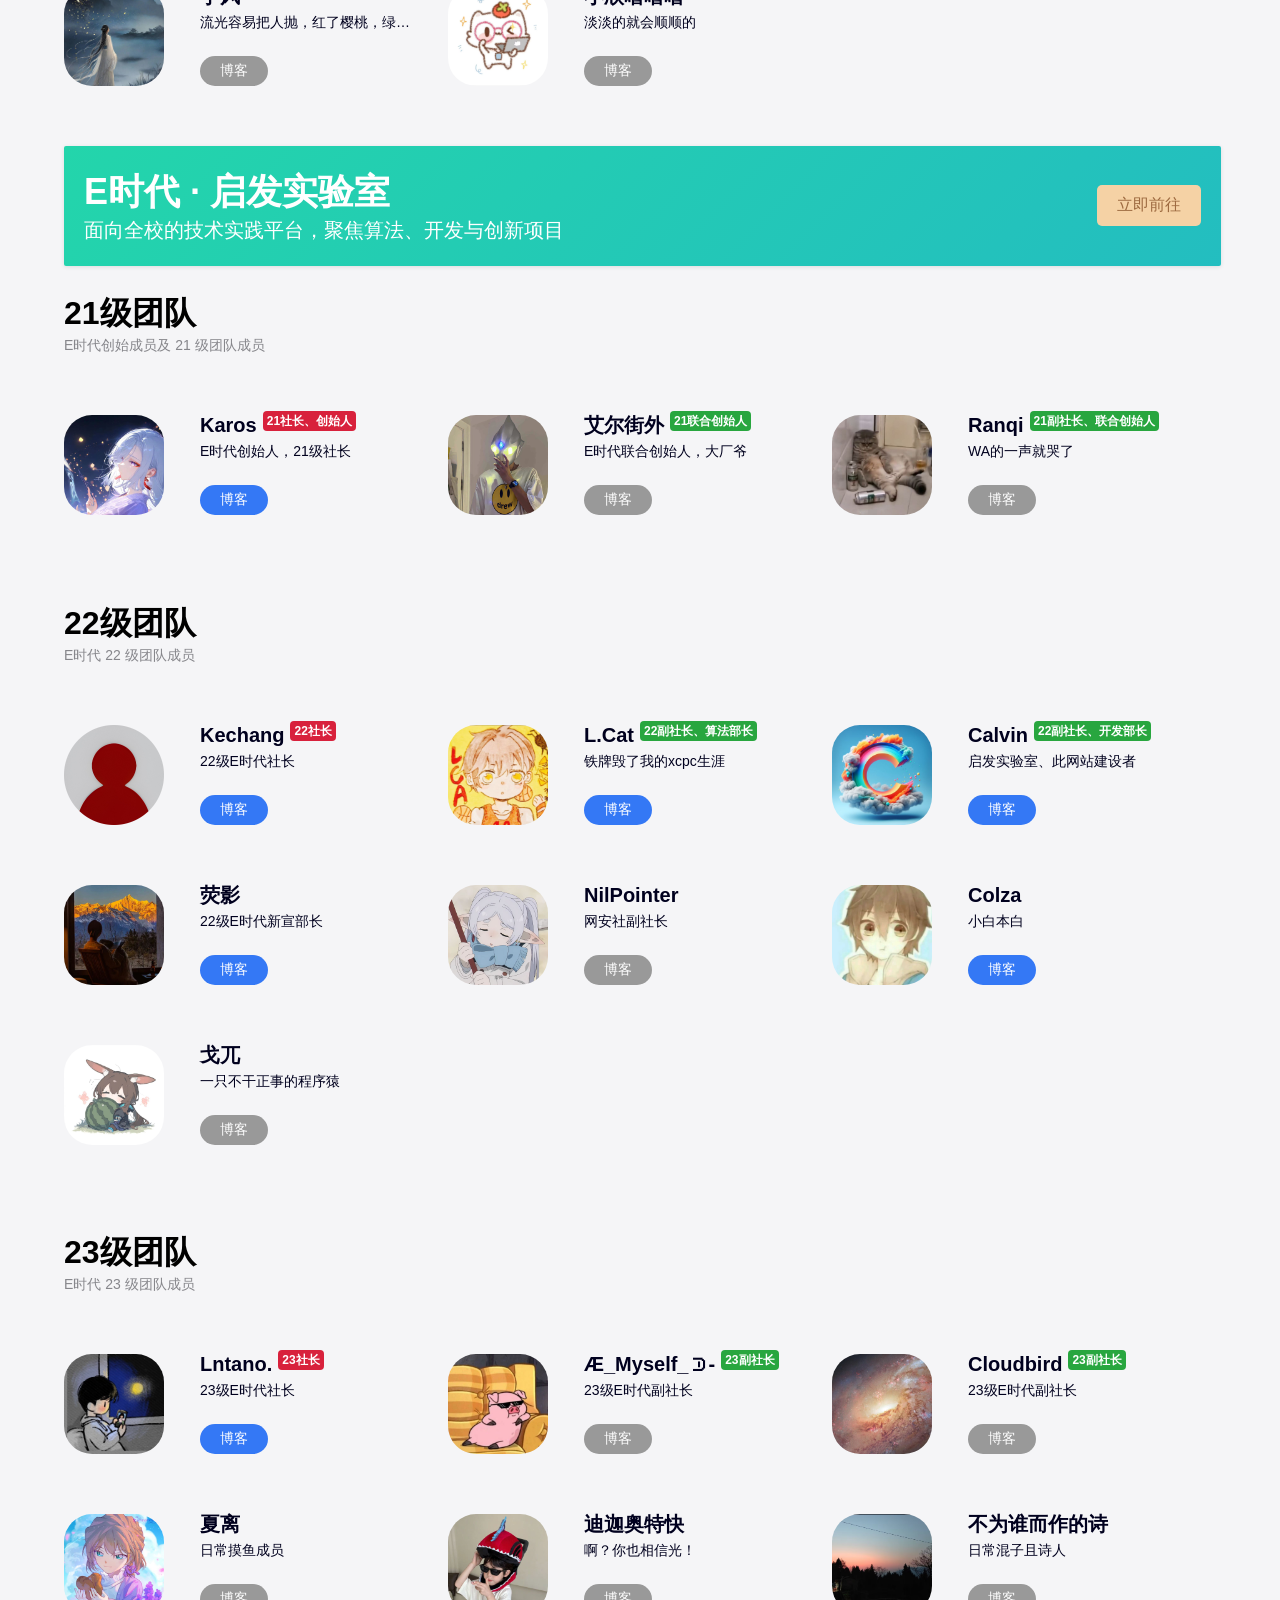
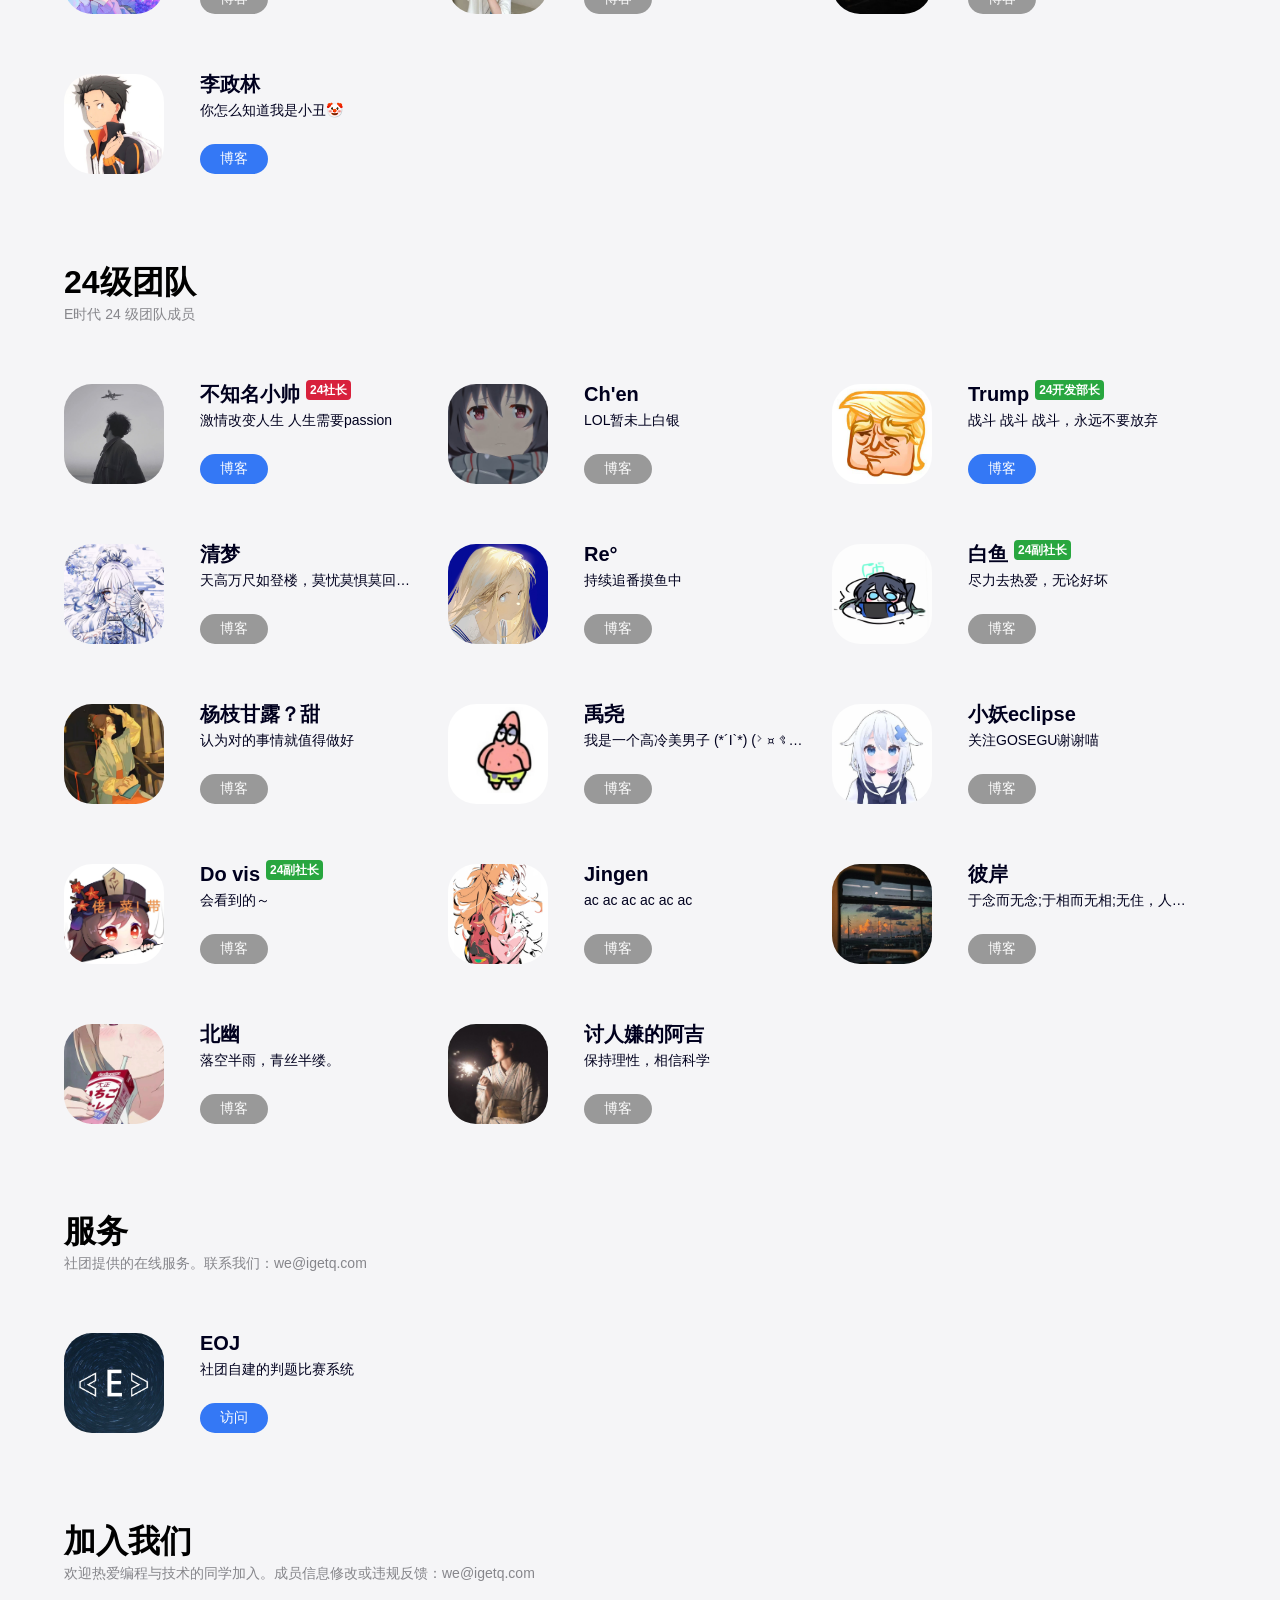
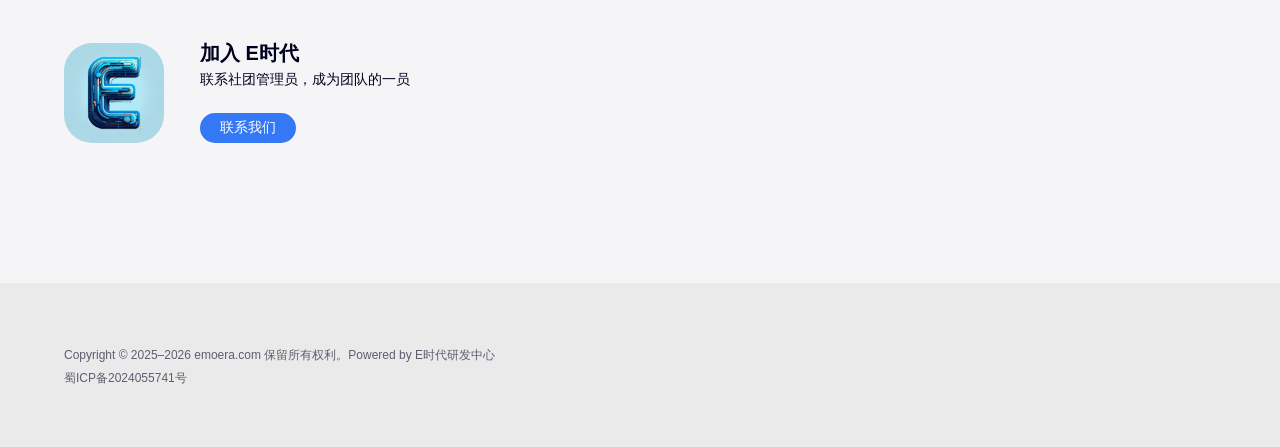
==== commit dc460ec4: "修改ChenZC条目，更新头像图片，修改名称" ====
--- a/index.html
+++ b/index.html
@@ -149,15 +149,15 @@
                 </div>
             </div>
         </div>
-        <!-- 4. ChenWall -->
-        <div class="group-item">
-            <a class="group-item-icon" href="#" target="_blank">
-                <img class="group-item-icon-img" src="img/cq.jpeg" alt="ChenWall" title="ChenWall">
-            </a>
-            <div class="group-info-group">
-                <div class="group-info">
-                    <a class="title" href="#" target="_blank">ChenWall</a>
-                    <a class="discription" href="#" target="_blank">哈喽。</a>
+        <!-- 4. ChenZC(ChenWall) -->
+        <div class="group-item">
+            <a class="group-item-icon" href="#" target="_blank">
+                <img class="group-item-icon-img" src="img/czc.jpg" alt="ChenZC" title="ChenZC">
+            </a>
+            <div class="group-info-group">
+                <div class="group-info">
+                    <a class="title" href="#" target="_blank">ChenZC</a>
+                    <a class="discription" href="#" target="_blank">哈喽梓丞giegie</a>
                 </div>
                 <div class="group-info-button">
                     <a class="linkbutton" href="https://www.duya.website/" target="_blank">博客</a>
@@ -188,7 +188,7 @@
             </a>
             <div class="group-info-group">
                 <div class="group-info">
-                    <a class="title" href="#" target="_blank">高兴</a>
+                    <a class="title" href="#" target="_blank">happy</a>
                     <a class="discription" href="#" target="_blank">✨春祺夏安，秋绥冬禧。</a>
                 </div>
                 <div class="group-info-button">
@@ -261,6 +261,7 @@
                 </div>
             </div>
         </div>
+        
     </div>
 </div>
 
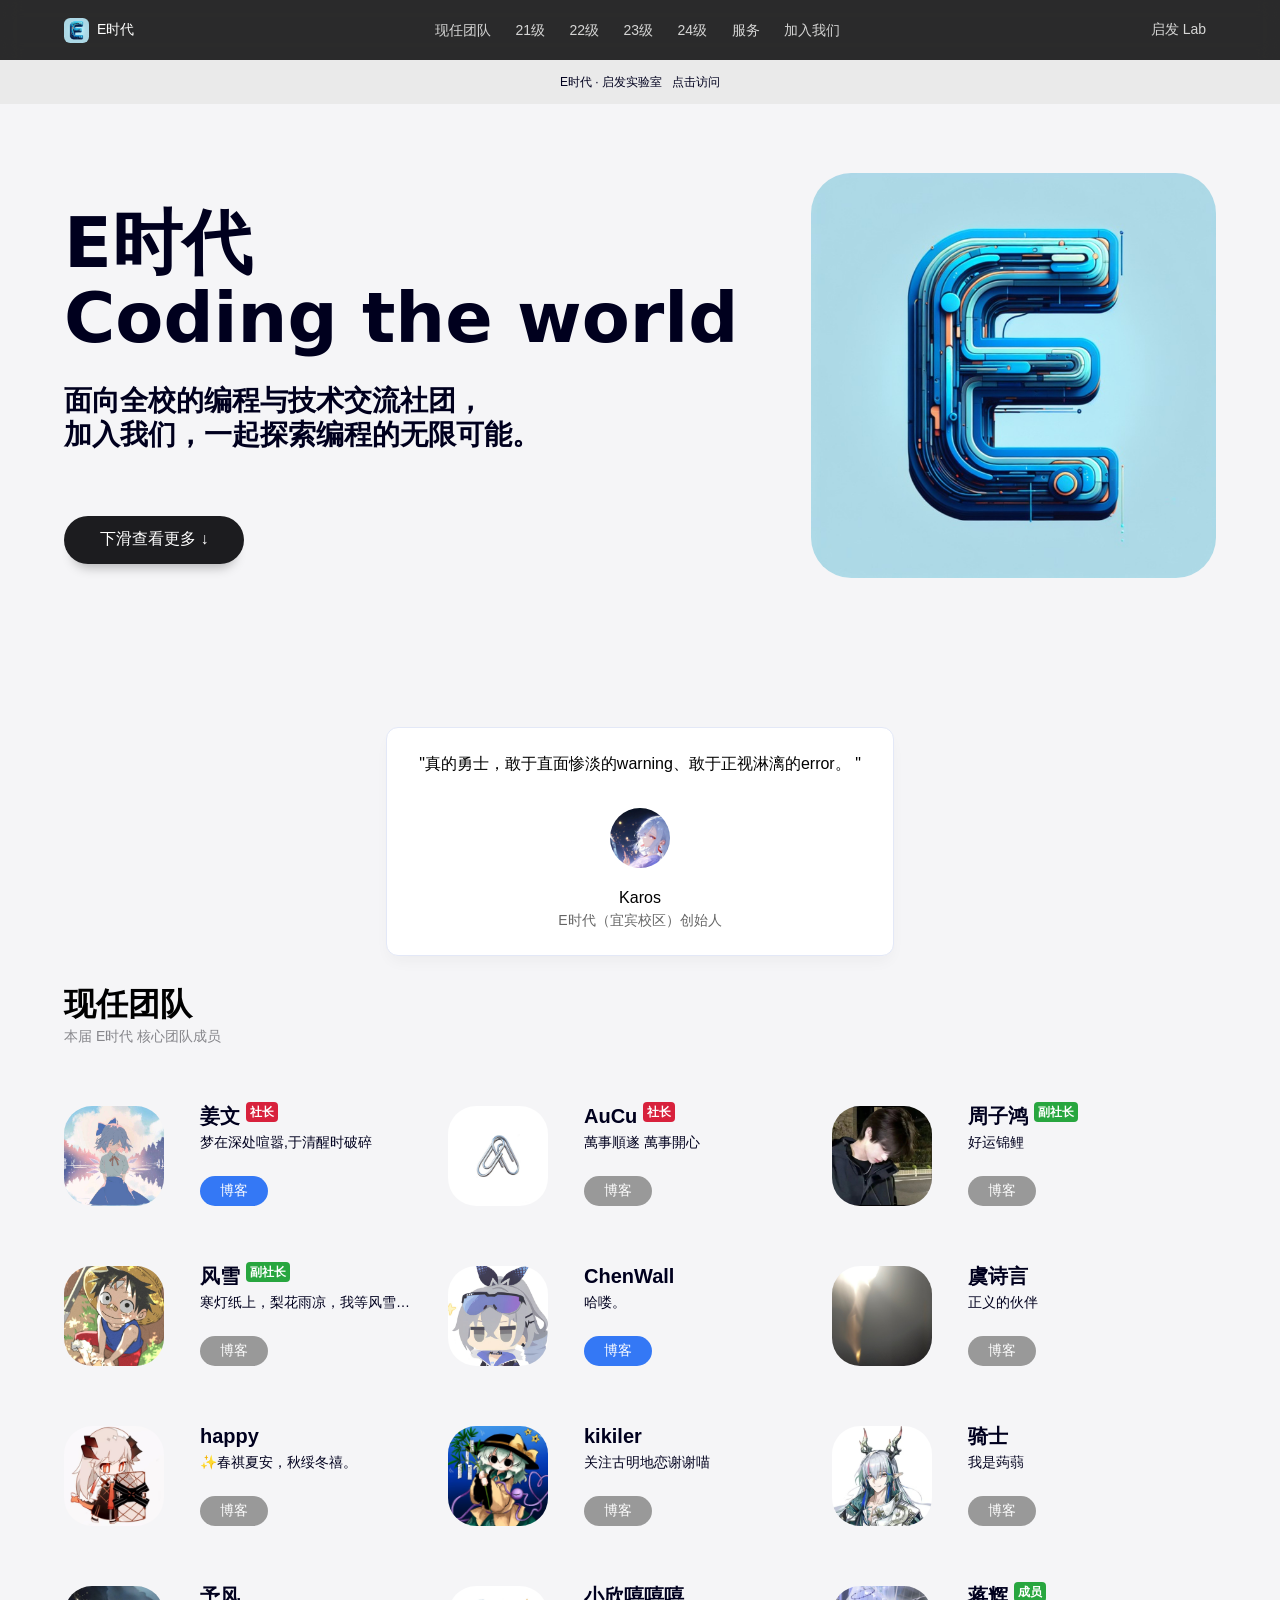
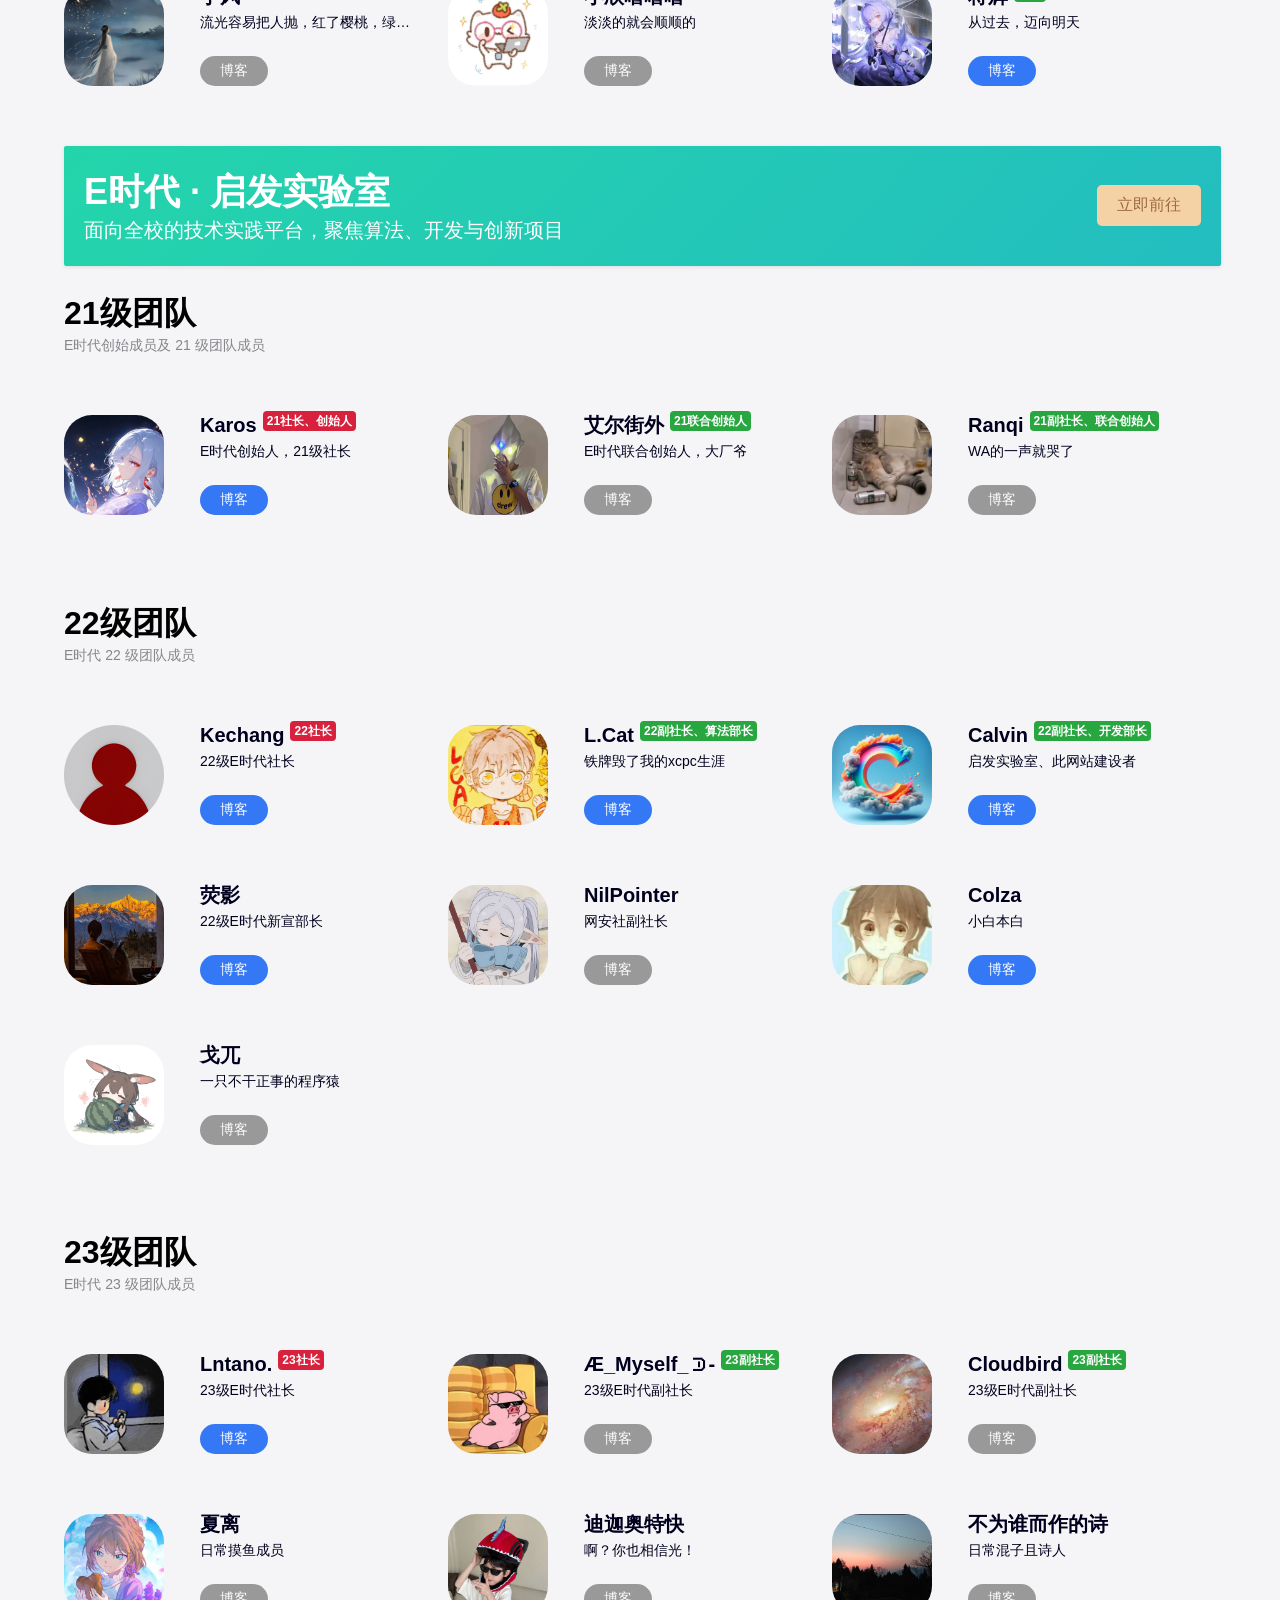
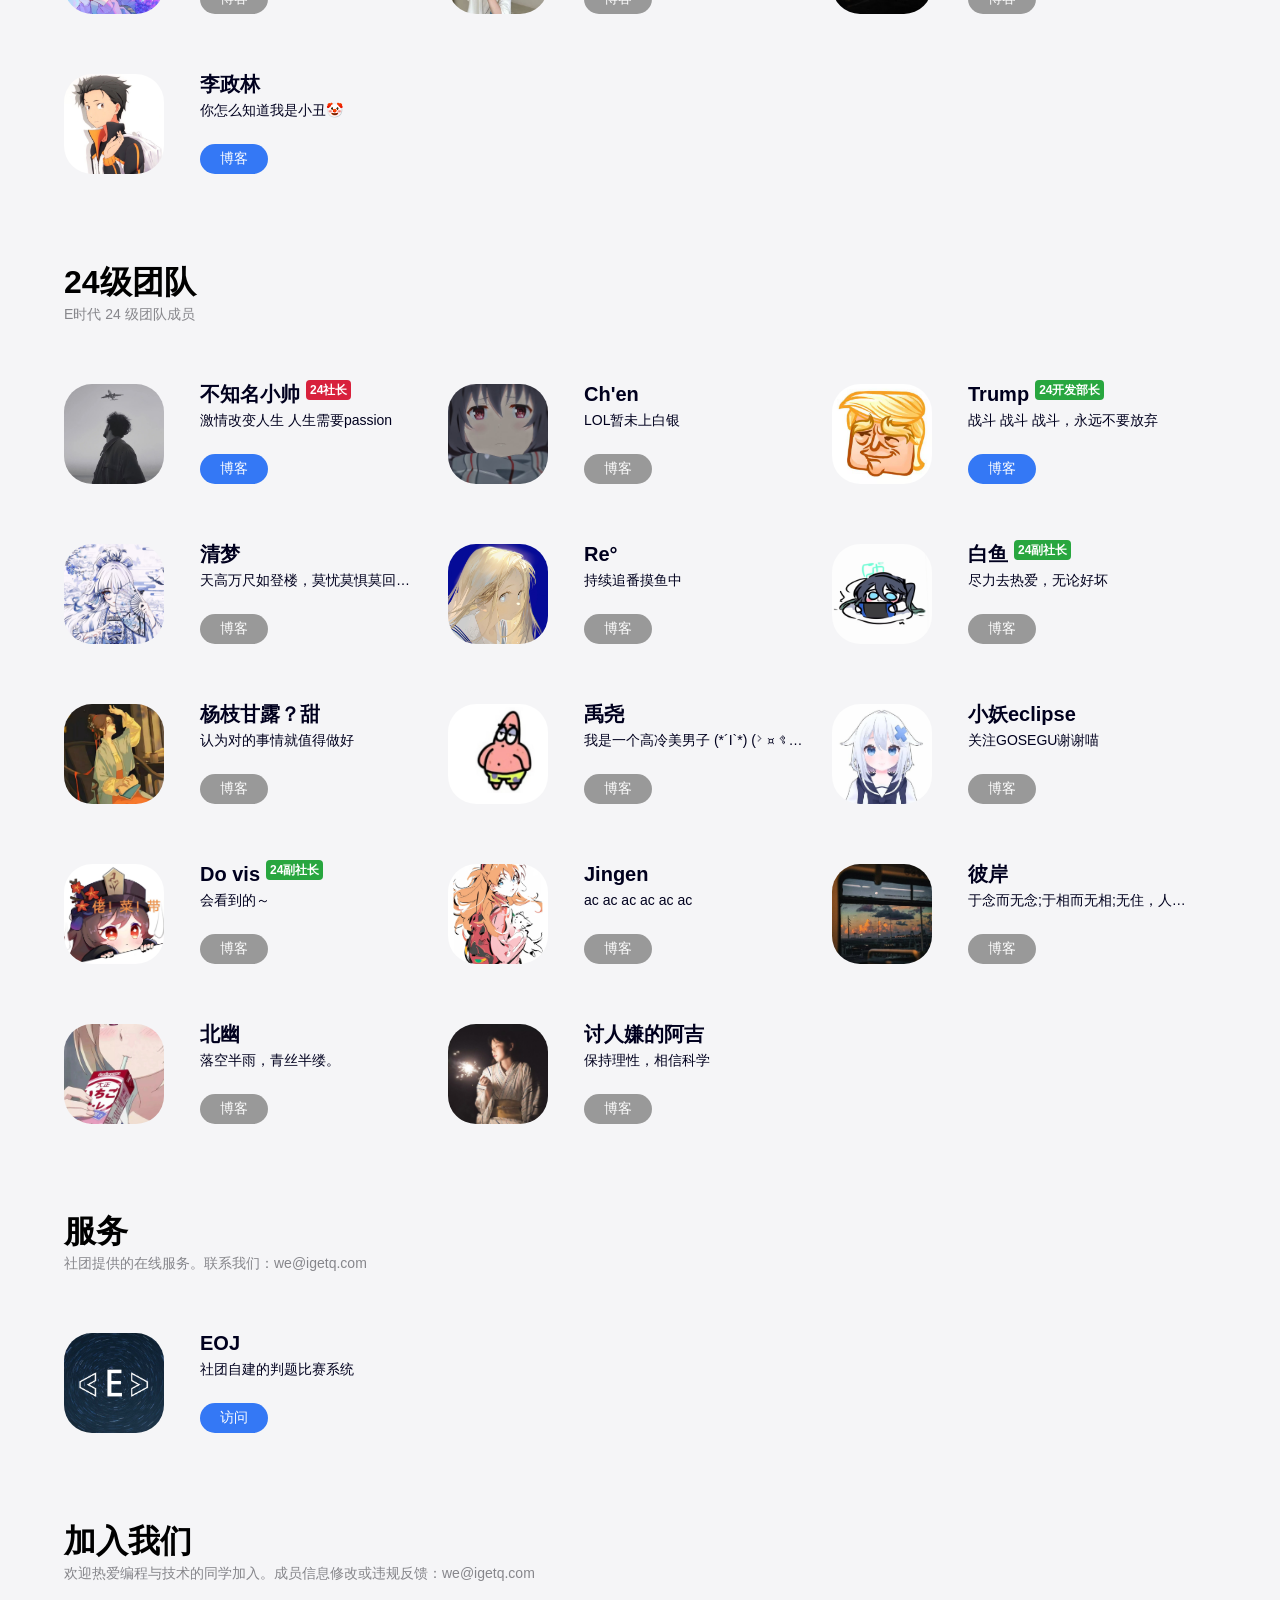
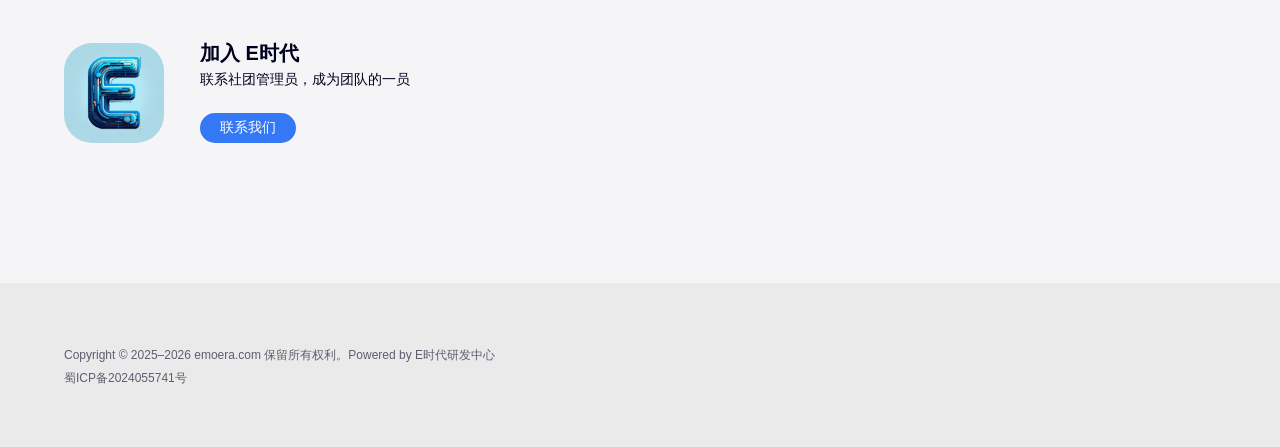
==== commit 2f06226c: "feat: 现任团队新增成员 蒋辉" ====
--- a/index.html
+++ b/index.html
@@ -149,15 +149,15 @@
                 </div>
             </div>
         </div>
-        <!-- 4. ChenZC(ChenWall) -->
-        <div class="group-item">
-            <a class="group-item-icon" href="#" target="_blank">
-                <img class="group-item-icon-img" src="img/czc.jpg" alt="ChenZC" title="ChenZC">
-            </a>
-            <div class="group-info-group">
-                <div class="group-info">
-                    <a class="title" href="#" target="_blank">ChenZC</a>
-                    <a class="discription" href="#" target="_blank">哈喽梓丞giegie</a>
+        <!-- 4. ChenWall -->
+        <div class="group-item">
+            <a class="group-item-icon" href="#" target="_blank">
+                <img class="group-item-icon-img" src="img/cq.jpeg" alt="ChenWall" title="ChenWall">
+            </a>
+            <div class="group-info-group">
+                <div class="group-info">
+                    <a class="title" href="#" target="_blank">ChenWall</a>
+                    <a class="discription" href="#" target="_blank">哈喽。</a>
                 </div>
                 <div class="group-info-button">
                     <a class="linkbutton" href="https://www.duya.website/" target="_blank">博客</a>
@@ -257,6 +257,23 @@
                 </div>
                 <div class="group-info-button">
                     <a class="linkbutton-false" href="#" target="_blank">博客</a>
+                    <span class="linkbotton-tips"></span>
+                </div>
+            </div>
+        </div>
+
+        <!-- 11. 蒋辉 成员 -->
+        <div class="group-item">
+            <a class="group-item-icon" href="#" target="_blank">
+                <img class="group-item-icon-img" src="img/jh.jpg" alt="蒋辉" title="蒋辉">
+            </a>
+            <div class="group-info-group">
+                <div class="group-info">
+                    <a class="title" href="#" target="_blank">蒋辉<sup class="new">成员</sup></a>
+                    <a class="discription" href="#" target="_blank">从过去，迈向明天</a>
+                </div>
+                <div class="group-info-button">
+                    <a class="linkbutton" href="https://xianhe51920.github.io/" target="_blank">博客</a>
                     <span class="linkbotton-tips"></span>
                 </div>
             </div>
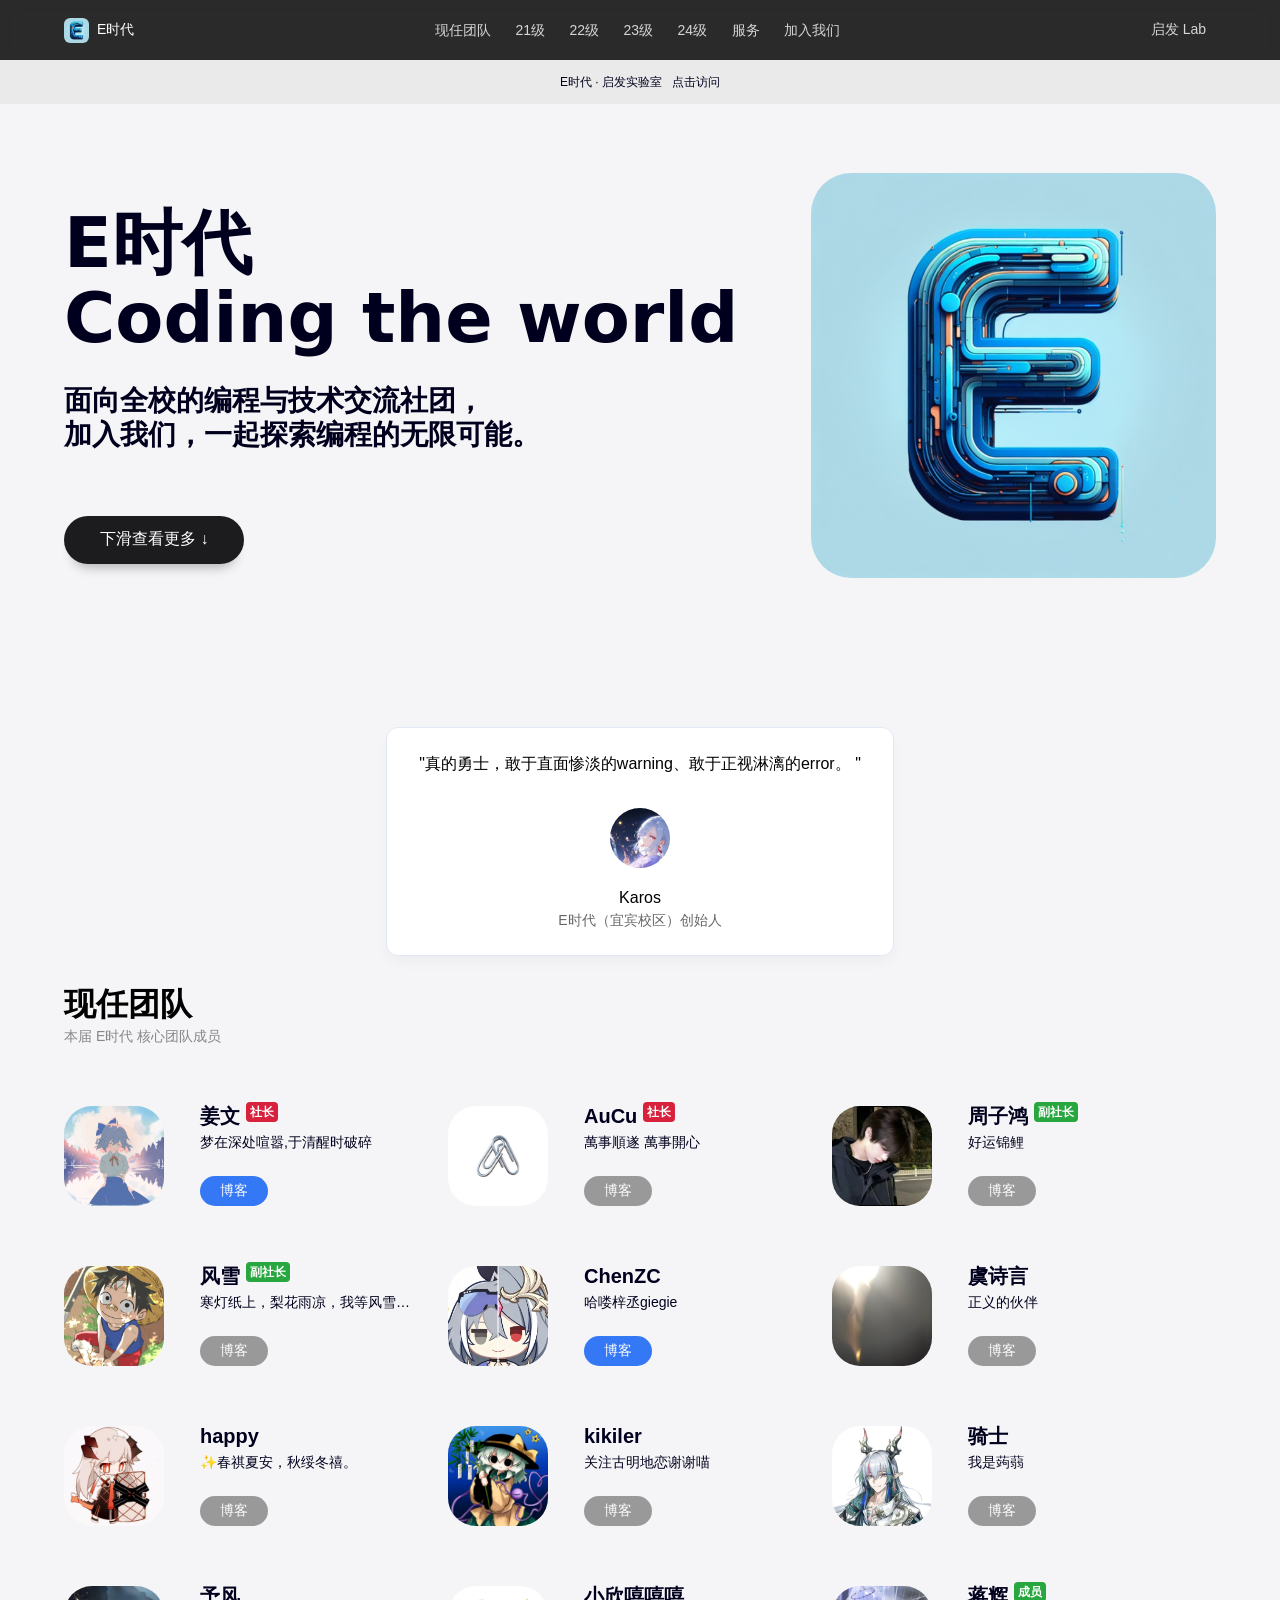
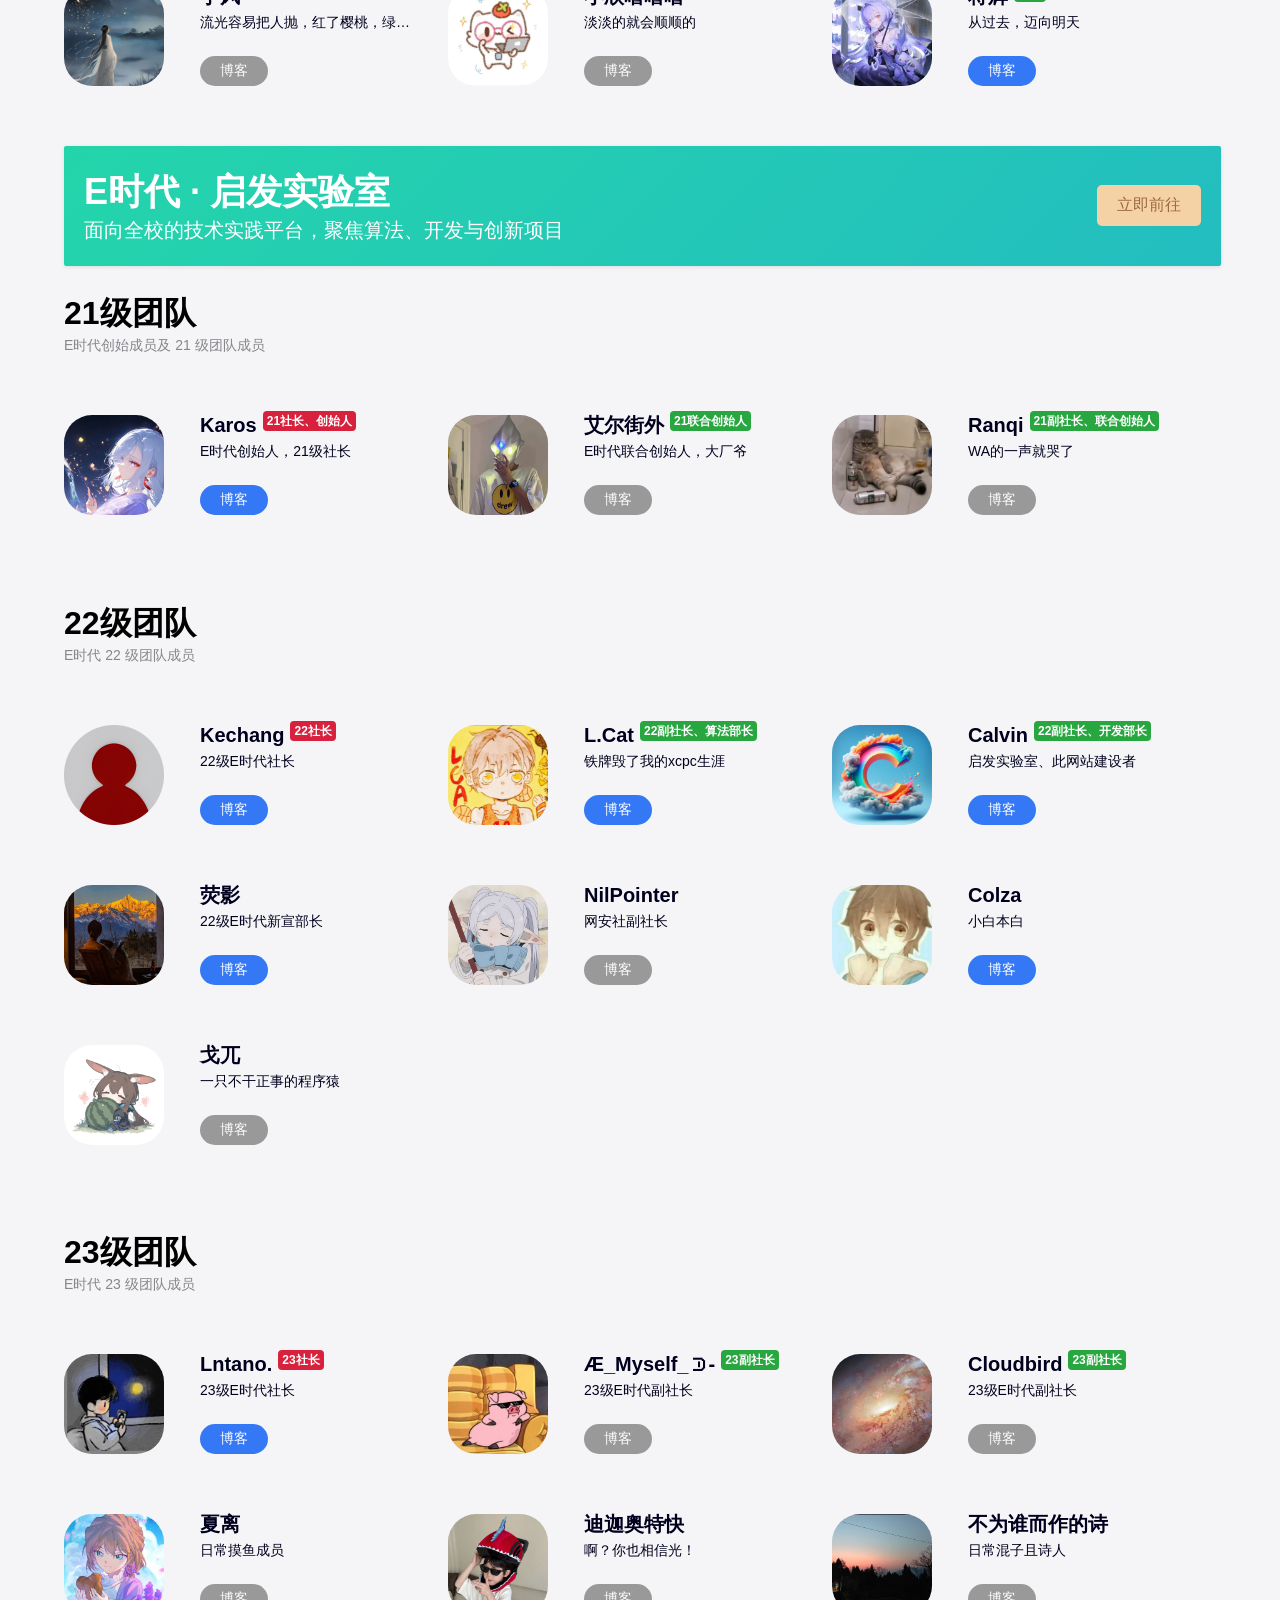
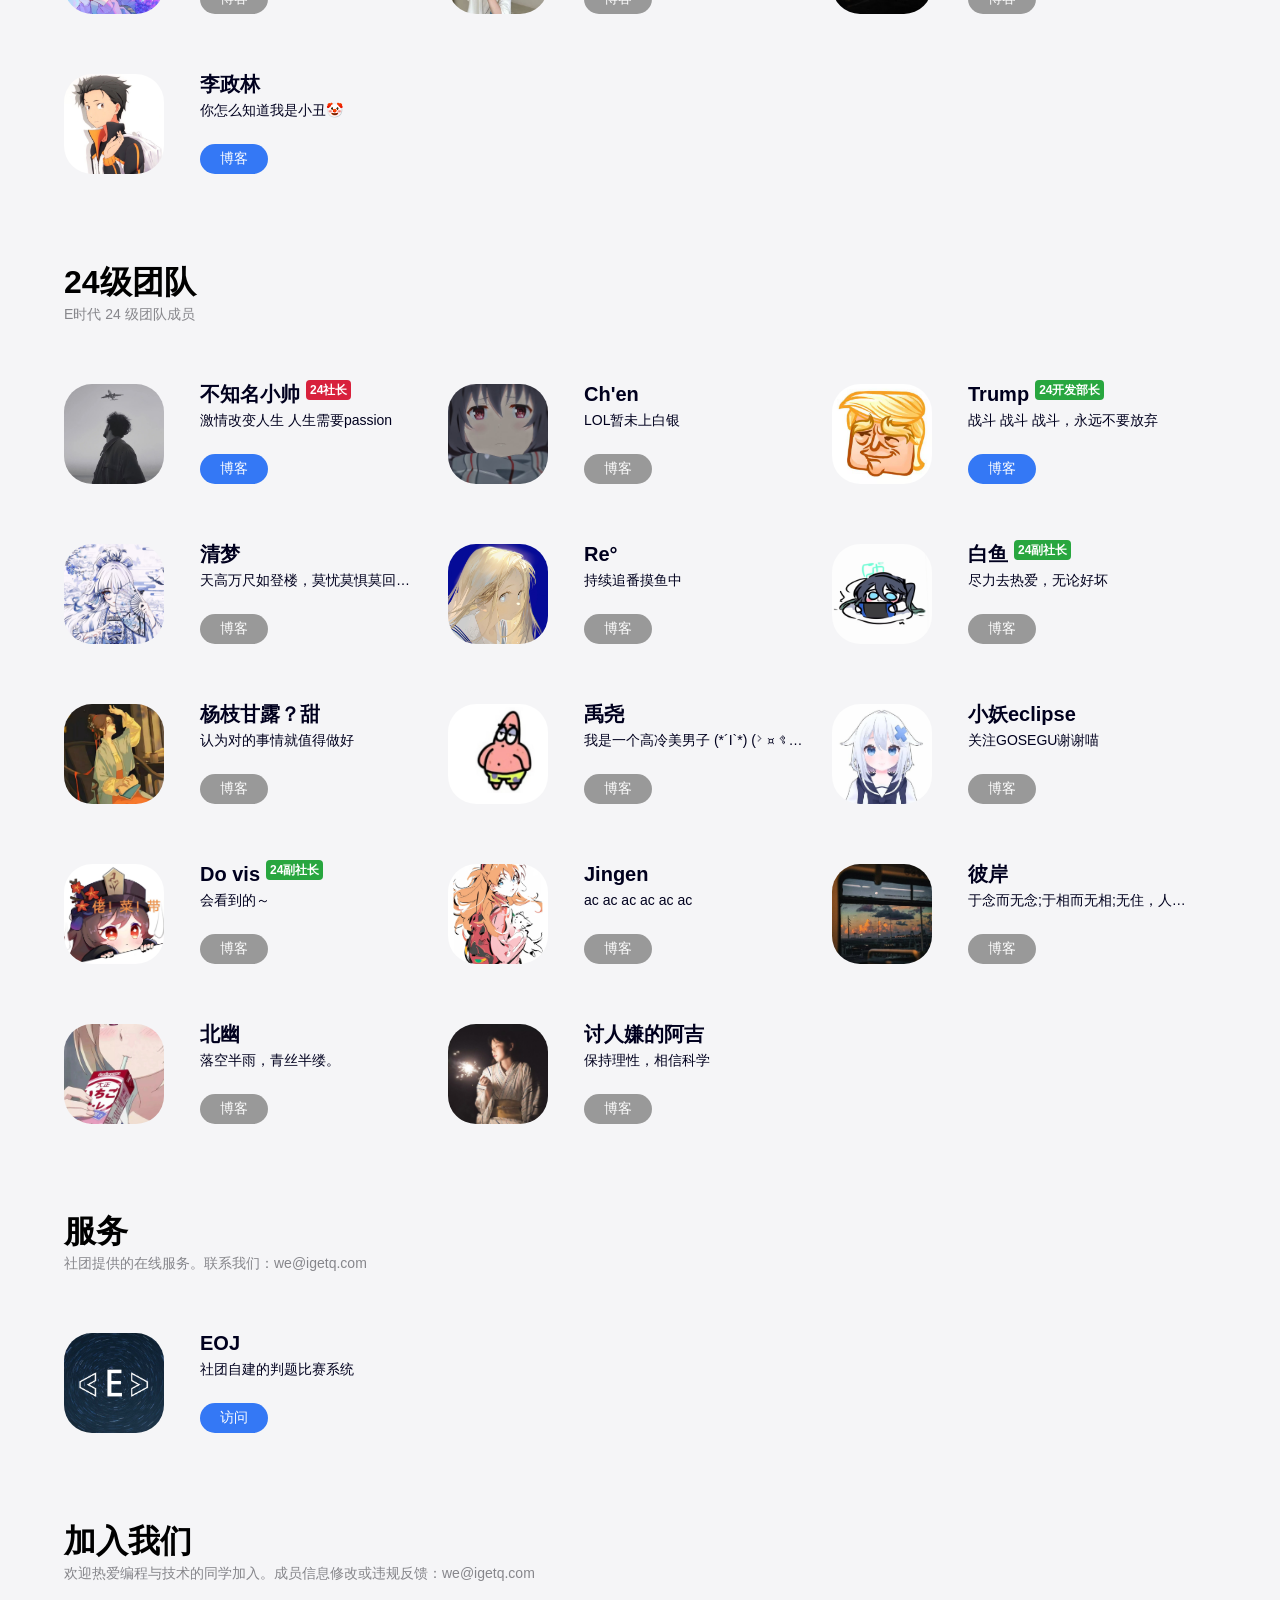
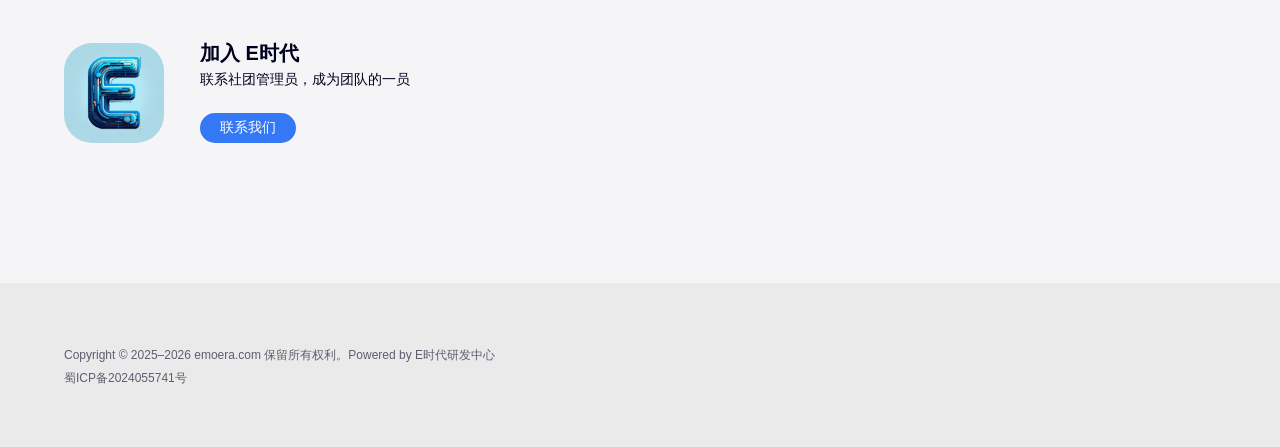
==== commit cf5a8656: "Merge dc460ec4ccc735db94295cbe30a4db41ef9a5285 into 4e69d5fee43a17c3ae867292e6b3f7b77e51f025" ====
--- a/index.html
+++ b/index.html
@@ -149,15 +149,15 @@
                 </div>
             </div>
         </div>
-        <!-- 4. ChenWall -->
-        <div class="group-item">
-            <a class="group-item-icon" href="#" target="_blank">
-                <img class="group-item-icon-img" src="img/cq.jpeg" alt="ChenWall" title="ChenWall">
-            </a>
-            <div class="group-info-group">
-                <div class="group-info">
-                    <a class="title" href="#" target="_blank">ChenWall</a>
-                    <a class="discription" href="#" target="_blank">哈喽。</a>
+        <!-- 4. ChenZC(ChenWall) -->
+        <div class="group-item">
+            <a class="group-item-icon" href="#" target="_blank">
+                <img class="group-item-icon-img" src="img/czc.jpg" alt="ChenZC" title="ChenZC">
+            </a>
+            <div class="group-info-group">
+                <div class="group-info">
+                    <a class="title" href="#" target="_blank">ChenZC</a>
+                    <a class="discription" href="#" target="_blank">哈喽梓丞giegie</a>
                 </div>
                 <div class="group-info-button">
                     <a class="linkbutton" href="https://www.duya.website/" target="_blank">博客</a>
